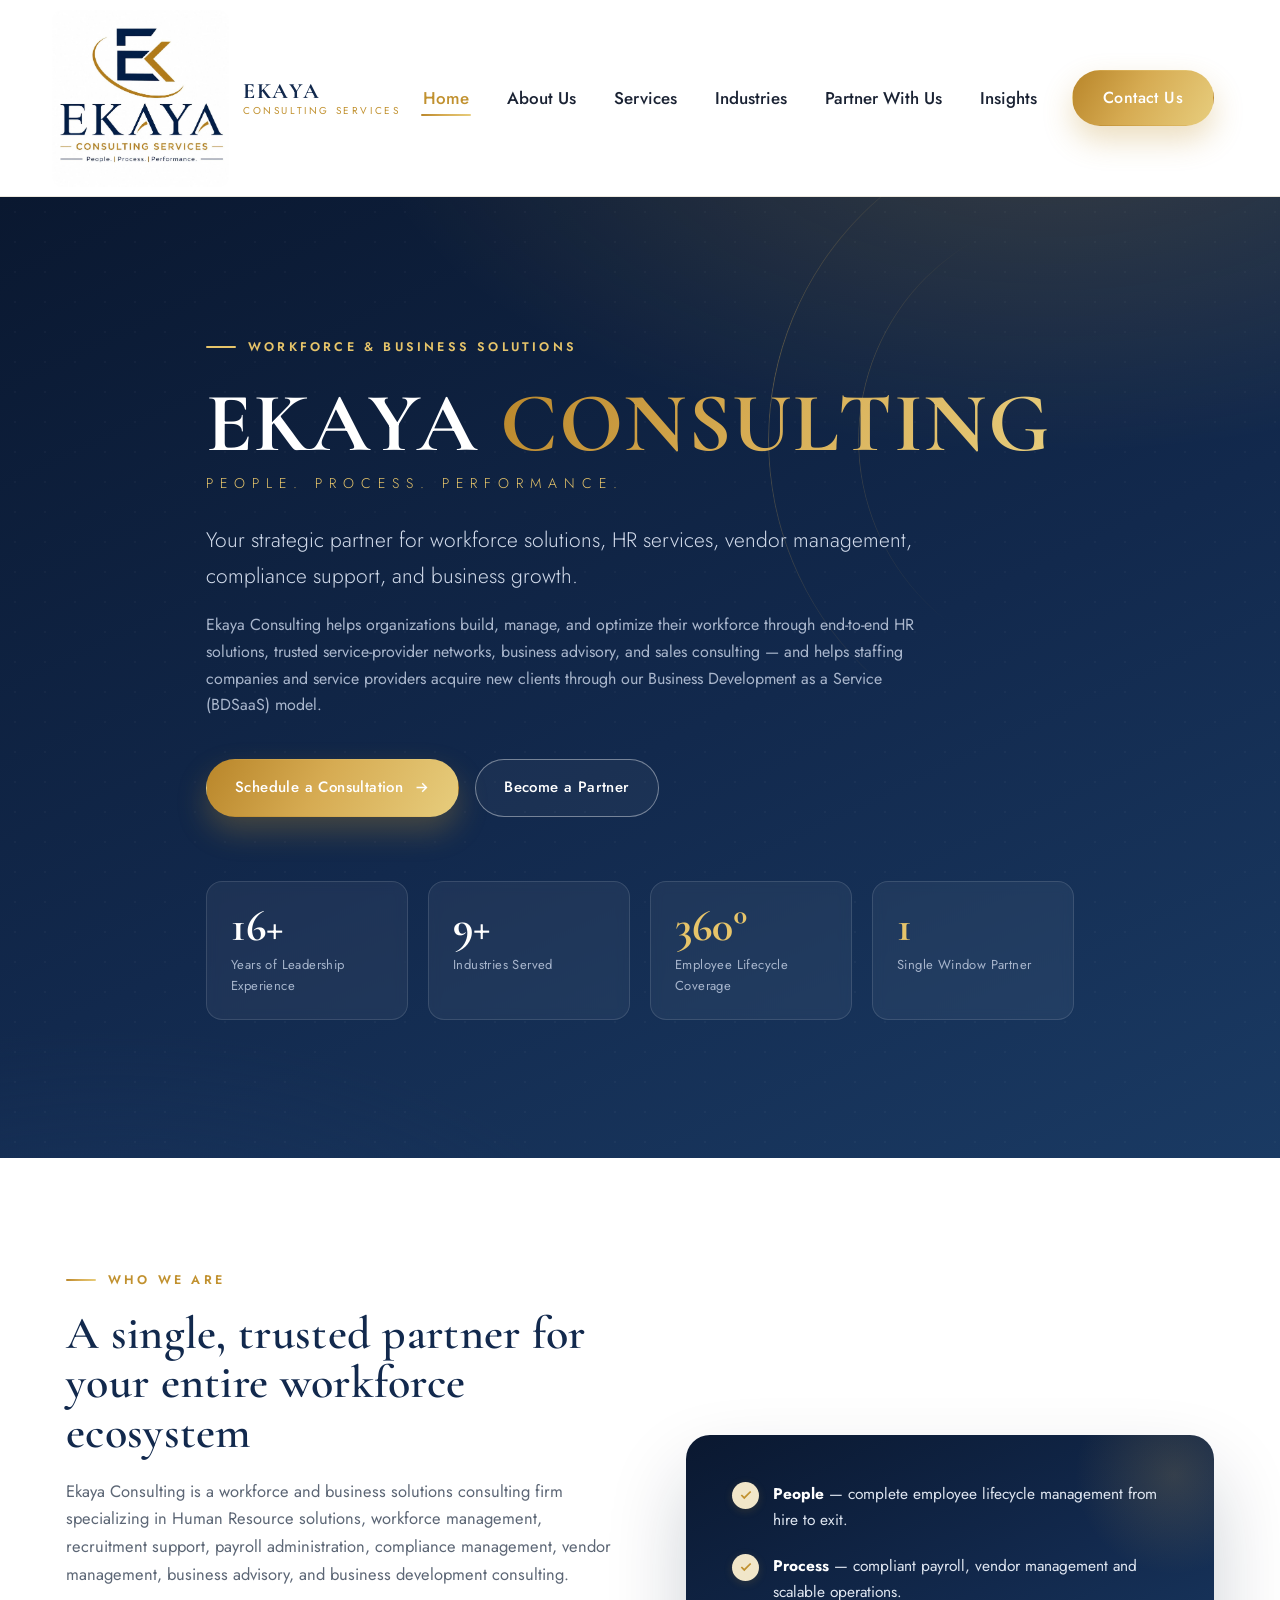
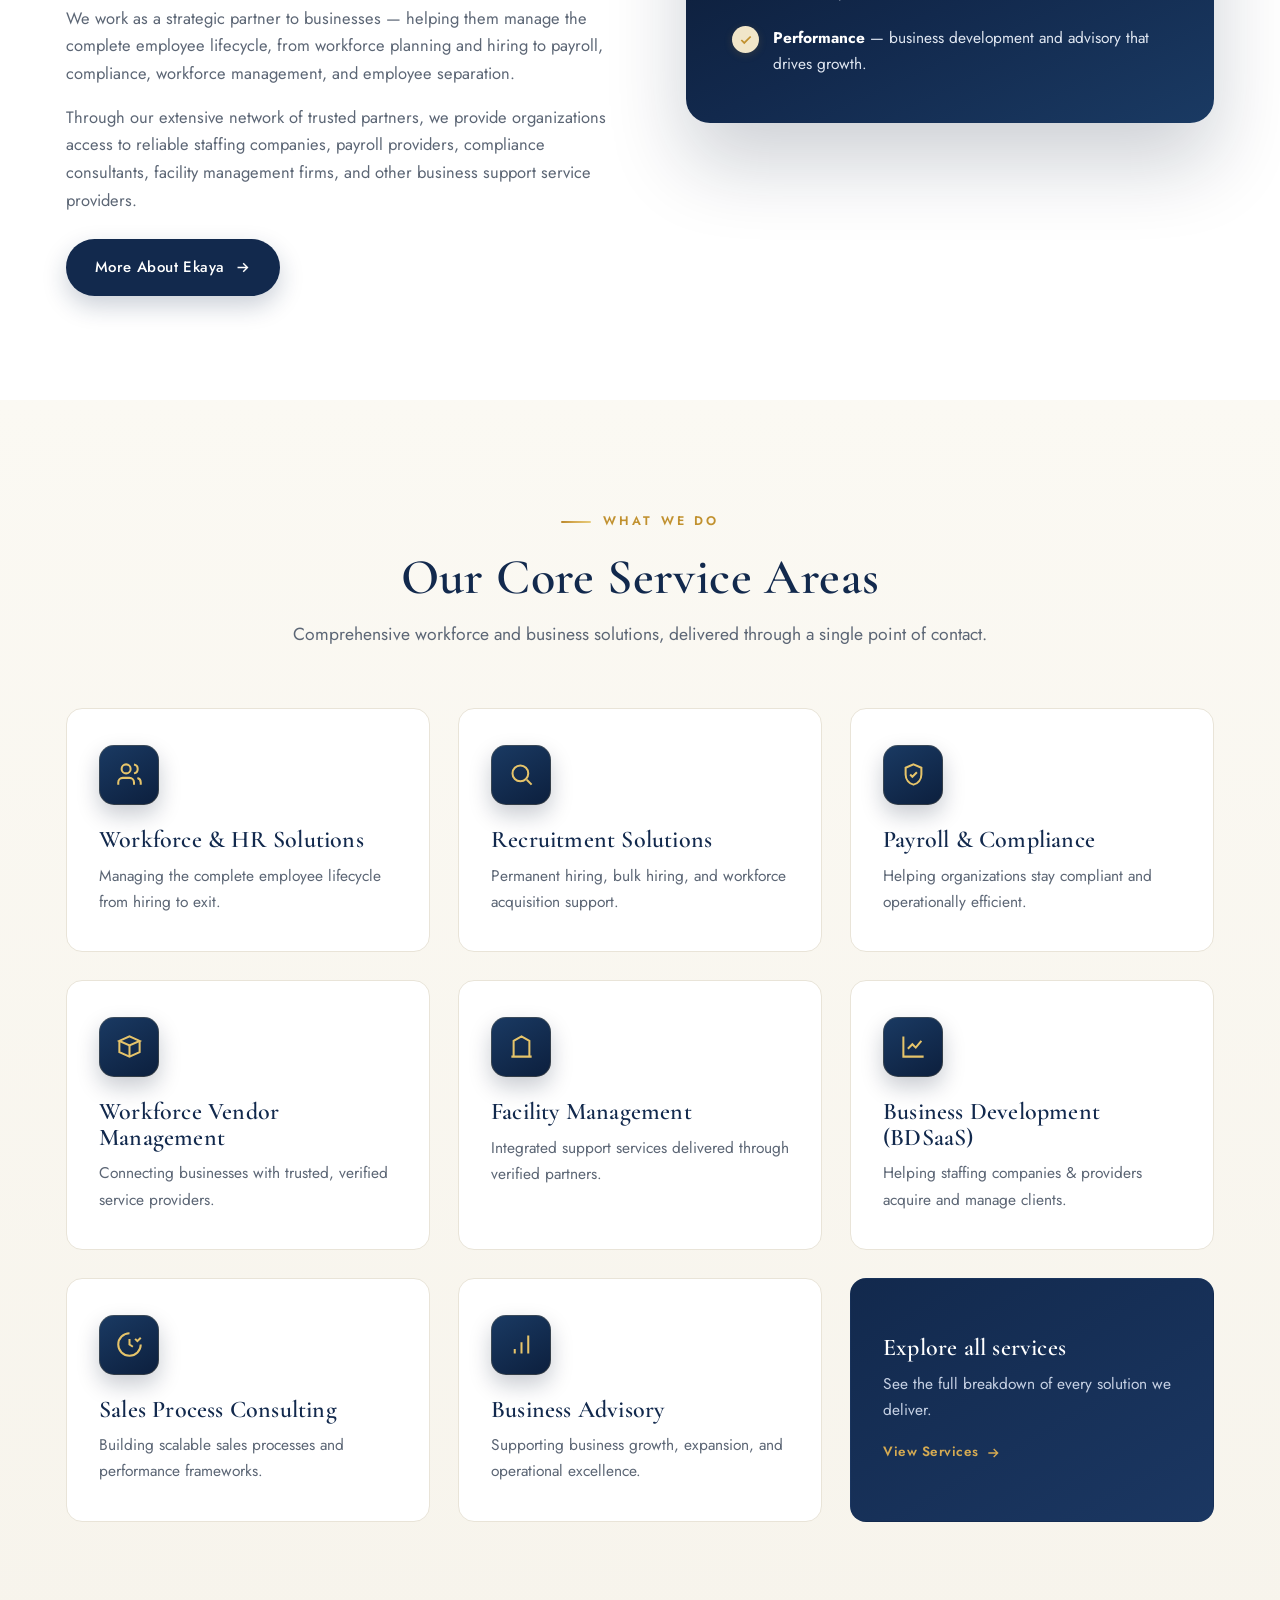
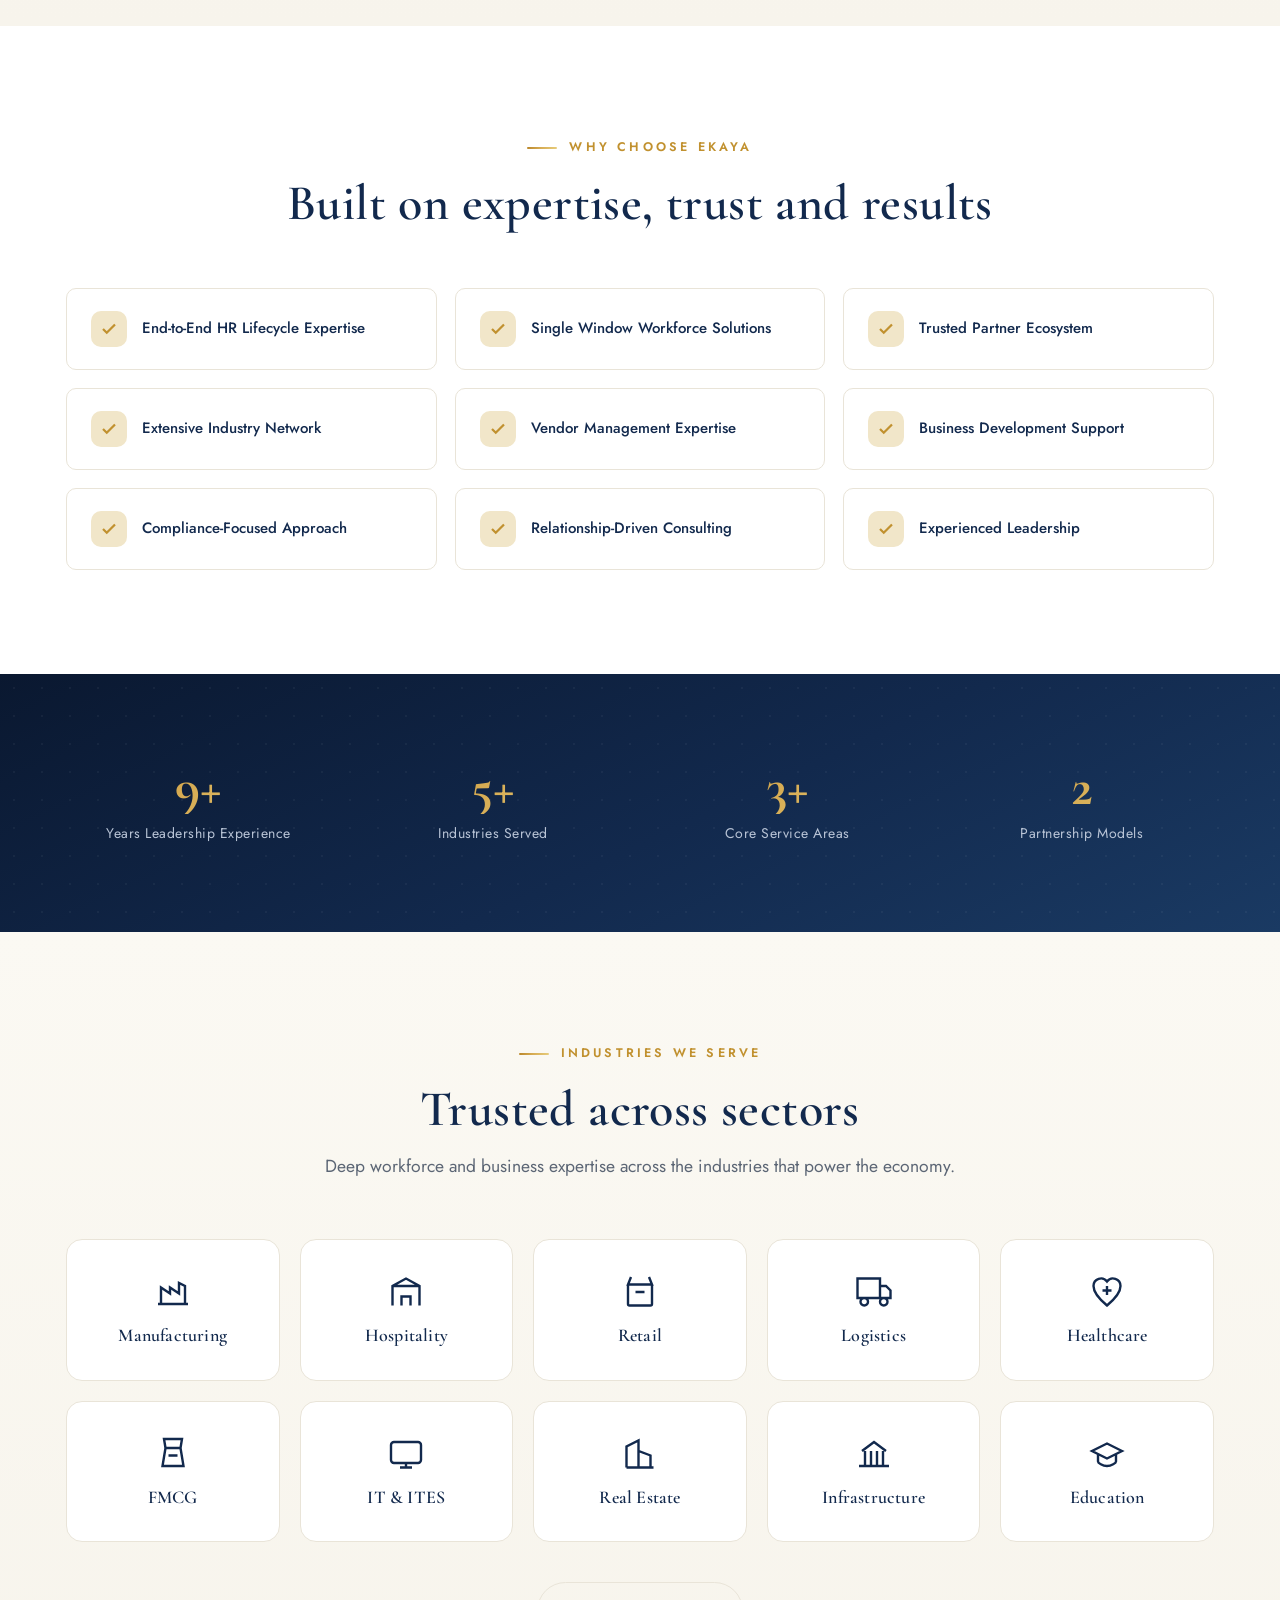
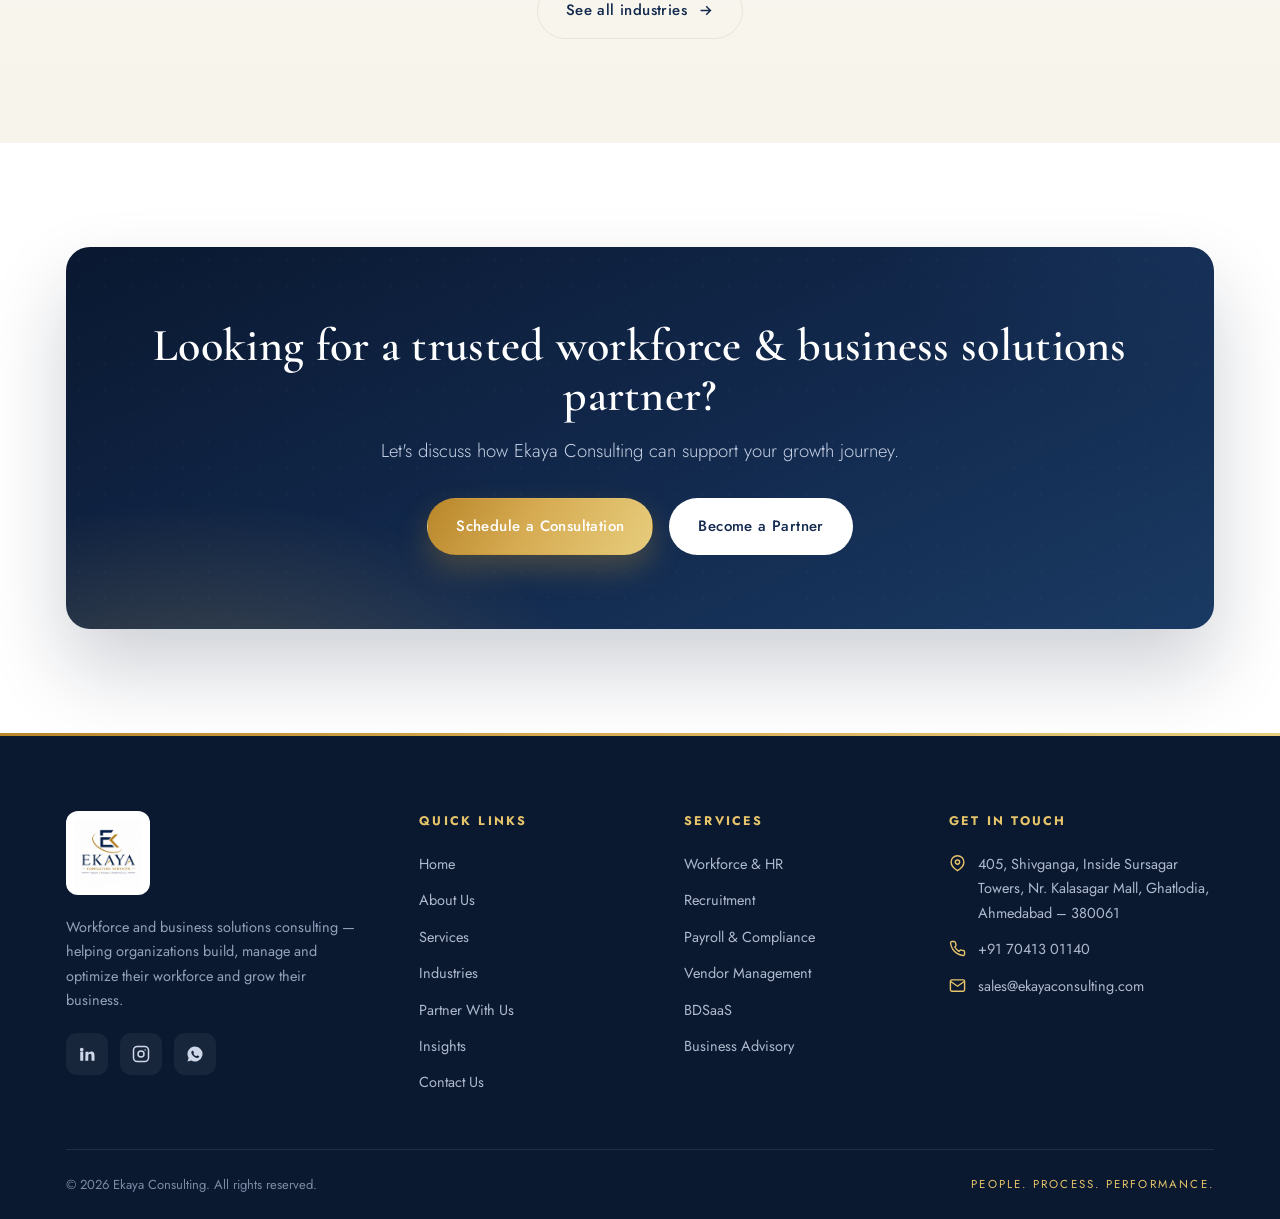
==== index.html @ 7d1adb09 "Ekaya Consulting website — initial sample" ====
<!DOCTYPE html>
<html lang="en">
<head>
  <meta charset="UTF-8" />
  <meta name="viewport" content="width=device-width, initial-scale=1.0" />
  <title>Ekaya Consulting — People. Process. Performance.</title>
  <meta name="description" content="Ekaya Consulting is your strategic partner for workforce solutions, HR services, vendor management, compliance support and business growth. End-to-end HR lifecycle solutions and Business Development as a Service (BDSaaS)." />
  <link rel="icon" href="assets/img/ekaya-logo.jpeg" />
  <link rel="preconnect" href="https://fonts.googleapis.com" />
  <link rel="preconnect" href="https://fonts.gstatic.com" crossorigin />
  <link href="https://fonts.googleapis.com/css2?family=Cormorant+Garamond:wght@500;600;700&family=Jost:wght@300;400;500;600&display=swap" rel="stylesheet" />
  <link rel="stylesheet" href="css/style.css" />
</head>
<body>

  <!-- HEADER -->
  <header class="site-header">
    <div class="container nav">
      <a class="brand" href="index.html" aria-label="Ekaya Consulting home">
        <img src="assets/img/ekaya-logo-tight.jpeg" alt="Ekaya Consulting logo" />
        <span class="brand-txt"><strong>EKAYA</strong><span>Consulting Services</span></span>
      </a>
      <button class="nav-toggle" aria-label="Menu" aria-expanded="false"><span></span><span></span><span></span></button>
      <ul class="nav-links">
        <li><a href="index.html" class="active">Home</a></li>
        <li><a href="about.html">About Us</a></li>
        <li><a href="services.html">Services</a></li>
        <li><a href="industries.html">Industries</a></li>
        <li><a href="partner.html">Partner With Us</a></li>
        <li><a href="insights.html">Insights</a></li>
        <li class="nav-cta"><a href="contact.html" class="btn btn--gold">Contact Us</a></li>
      </ul>
    </div>
  </header>

  <!-- HERO -->
  <section class="hero">
    <div class="hero-orbit"></div>
    <div class="container">
      <span class="eyebrow">Workforce & Business Solutions</span>
      <h1>EKAYA <span class="accent">CONSULTING</span></h1>
      <p class="tagline">People. Process. Performance.</p>
      <p class="sub">Your strategic partner for workforce solutions, HR services, vendor management, compliance support, and business growth.</p>
      <p class="desc">Ekaya Consulting helps organizations build, manage, and optimize their workforce through end-to-end HR solutions, trusted service-provider networks, business advisory, and sales consulting — and helps staffing companies and service providers acquire new clients through our Business Development as a Service (BDSaaS) model.</p>
      <div class="hero-actions">
        <a href="contact.html" class="btn btn--gold">Schedule a Consultation
          <svg viewBox="0 0 24 24" fill="none" stroke="currentColor" stroke-width="2"><path d="M5 12h14M13 6l6 6-6 6"/></svg></a>
        <a href="partner.html" class="btn btn--outline-light">Become a Partner</a>
      </div>
      <div class="hero-stats">
        <div class="stat"><strong data-count="18" data-suffix="+">0</strong><span>Years of Leadership Experience</span></div>
        <div class="stat"><strong data-count="10" data-suffix="+">0</strong><span>Industries Served</span></div>
        <div class="stat"><strong><em>360°</em></strong><span>Employee Lifecycle Coverage</span></div>
        <div class="stat"><strong><em>1</em></strong><span>Single Window Partner</span></div>
      </div>
    </div>
  </section>

  <!-- WHO WE ARE -->
  <section class="section">
    <div class="container split">
      <div class="reveal">
        <span class="eyebrow">Who We Are</span>
        <h2>A single, trusted partner for your entire workforce ecosystem</h2>
        <p>Ekaya Consulting is a workforce and business solutions consulting firm specializing in Human Resource solutions, workforce management, recruitment support, payroll administration, compliance management, vendor management, business advisory, and business development consulting.</p>
        <p>We work as a strategic partner to businesses — helping them manage the complete employee lifecycle, from workforce planning and hiring to payroll, compliance, workforce management, and employee separation.</p>
        <p>Through our extensive network of trusted partners, we provide organizations access to reliable staffing companies, payroll providers, compliance consultants, facility management firms, and other business support service providers.</p>
        <a href="about.html" class="btn btn--navy" style="margin-top:8px">More About Ekaya
          <svg viewBox="0 0 24 24" fill="none" stroke="currentColor" stroke-width="2"><path d="M5 12h14M13 6l6 6-6 6"/></svg></a>
      </div>
      <div class="reveal d1">
        <div class="media-frame">
          <ul class="checklist" style="gap:20px">
            <li><span class="tick"><svg viewBox="0 0 24 24" fill="none" stroke="currentColor" stroke-width="3"><path d="M4 12l5 5L20 6"/></svg></span><span style="color:#dfe6f1"><strong style="color:#fff">People</strong> — complete employee lifecycle management from hire to exit.</span></li>
            <li><span class="tick"><svg viewBox="0 0 24 24" fill="none" stroke="currentColor" stroke-width="3"><path d="M4 12l5 5L20 6"/></svg></span><span style="color:#dfe6f1"><strong style="color:#fff">Process</strong> — compliant payroll, vendor management and scalable operations.</span></li>
            <li><span class="tick"><svg viewBox="0 0 24 24" fill="none" stroke="currentColor" stroke-width="3"><path d="M4 12l5 5L20 6"/></svg></span><span style="color:#dfe6f1"><strong style="color:#fff">Performance</strong> — business development and advisory that drives growth.</span></li>
          </ul>
        </div>
      </div>
    </div>
  </section>

  <!-- CORE SERVICES -->
  <section class="section section--cream">
    <div class="container">
      <div class="section-head center reveal">
        <span class="eyebrow">What We Do</span>
        <h2>Our Core Service Areas</h2>
        <p>Comprehensive workforce and business solutions, delivered through a single point of contact.</p>
      </div>
      <div class="grid grid-3">
        <!-- 1 -->
        <div class="card reveal">
          <div class="ic"><svg viewBox="0 0 24 24" fill="none" stroke="currentColor" stroke-width="1.8"><path d="M16 21v-2a4 4 0 0 0-4-4H6a4 4 0 0 0-4 4v2"/><circle cx="9" cy="7" r="4"/><path d="M22 21v-2a4 4 0 0 0-3-3.87M16 3.13A4 4 0 0 1 16 11"/></svg></div>
          <h3>Workforce &amp; HR Solutions</h3>
          <p>Managing the complete employee lifecycle from hiring to exit.</p>
        </div>
        <!-- 2 -->
        <div class="card reveal d1">
          <div class="ic"><svg viewBox="0 0 24 24" fill="none" stroke="currentColor" stroke-width="1.8"><circle cx="11" cy="11" r="7"/><path d="M21 21l-4.3-4.3"/></svg></div>
          <h3>Recruitment Solutions</h3>
          <p>Permanent hiring, bulk hiring, and workforce acquisition support.</p>
        </div>
        <!-- 3 -->
        <div class="card reveal d2">
          <div class="ic"><svg viewBox="0 0 24 24" fill="none" stroke="currentColor" stroke-width="1.8"><path d="M9 12l2 2 4-4"/><path d="M12 3l7 3v6c0 4.5-3 8-7 9-4-1-7-4.5-7-9V6z"/></svg></div>
          <h3>Payroll &amp; Compliance</h3>
          <p>Helping organizations stay compliant and operationally efficient.</p>
        </div>
        <!-- 4 -->
        <div class="card reveal">
          <div class="ic"><svg viewBox="0 0 24 24" fill="none" stroke="currentColor" stroke-width="1.8"><path d="M3 7l9-4 9 4-9 4-9-4z"/><path d="M3 7v10l9 4 9-4V7"/><path d="M12 11v10"/></svg></div>
          <h3>Workforce Vendor Management</h3>
          <p>Connecting businesses with trusted, verified service providers.</p>
        </div>
        <!-- 5 -->
        <div class="card reveal d1">
          <div class="ic"><svg viewBox="0 0 24 24" fill="none" stroke="currentColor" stroke-width="1.8"><path d="M3 21h18M5 21V7l7-4 7 4v14M9 9h.01M15 9h.01M9 13h.01M15 13h.01M9 17h.01M15 17h.01"/></svg></div>
          <h3>Facility Management</h3>
          <p>Integrated support services delivered through verified partners.</p>
        </div>
        <!-- 6 -->
        <div class="card reveal d2">
          <div class="ic"><svg viewBox="0 0 24 24" fill="none" stroke="currentColor" stroke-width="1.8"><path d="M3 3v18h18"/><path d="M7 14l4-4 3 3 5-6"/></svg></div>
          <h3>Business Development (BDSaaS)</h3>
          <p>Helping staffing companies &amp; providers acquire and manage clients.</p>
        </div>
        <!-- 7 -->
        <div class="card reveal">
          <div class="ic"><svg viewBox="0 0 24 24" fill="none" stroke="currentColor" stroke-width="1.8"><path d="M12 2a10 10 0 1 0 10 10"/><path d="M12 7v5l3 2"/><path d="M22 6l-3 3-2-2"/></svg></div>
          <h3>Sales Process Consulting</h3>
          <p>Building scalable sales processes and performance frameworks.</p>
        </div>
        <!-- 8 -->
        <div class="card reveal d1">
          <div class="ic"><svg viewBox="0 0 24 24" fill="none" stroke="currentColor" stroke-width="1.8"><path d="M12 20V10M18 20V4M6 20v-4"/></svg></div>
          <h3>Business Advisory</h3>
          <p>Supporting business growth, expansion, and operational excellence.</p>
        </div>
        <!-- CTA card -->
        <a href="services.html" class="card reveal d2" style="display:flex;flex-direction:column;justify-content:center;background:linear-gradient(150deg,var(--navy),var(--navy-800));border-color:transparent">
          <h3 style="color:#fff">Explore all services</h3>
          <p style="color:#c6d1e4">See the full breakdown of every solution we deliver.</p>
          <span class="more" style="color:var(--gold-light)">View Services
            <svg viewBox="0 0 24 24" fill="none" stroke="currentColor" stroke-width="2" style="width:16px;height:16px"><path d="M5 12h14M13 6l6 6-6 6"/></svg></span>
        </a>
      </div>
    </div>
  </section>

  <!-- WHY CHOOSE -->
  <section class="section">
    <div class="container">
      <div class="section-head center reveal">
        <span class="eyebrow">Why Choose Ekaya</span>
        <h2>Built on expertise, trust and results</h2>
      </div>
      <div class="pill-grid">
        <div class="pill reveal"><span class="tick"><svg viewBox="0 0 24 24" fill="none" stroke="currentColor" stroke-width="3"><path d="M4 12l5 5L20 6"/></svg></span><span>End-to-End HR Lifecycle Expertise</span></div>
        <div class="pill reveal d1"><span class="tick"><svg viewBox="0 0 24 24" fill="none" stroke="currentColor" stroke-width="3"><path d="M4 12l5 5L20 6"/></svg></span><span>Single Window Workforce Solutions</span></div>
        <div class="pill reveal d2"><span class="tick"><svg viewBox="0 0 24 24" fill="none" stroke="currentColor" stroke-width="3"><path d="M4 12l5 5L20 6"/></svg></span><span>Trusted Partner Ecosystem</span></div>
        <div class="pill reveal"><span class="tick"><svg viewBox="0 0 24 24" fill="none" stroke="currentColor" stroke-width="3"><path d="M4 12l5 5L20 6"/></svg></span><span>Extensive Industry Network</span></div>
        <div class="pill reveal d1"><span class="tick"><svg viewBox="0 0 24 24" fill="none" stroke="currentColor" stroke-width="3"><path d="M4 12l5 5L20 6"/></svg></span><span>Vendor Management Expertise</span></div>
        <div class="pill reveal d2"><span class="tick"><svg viewBox="0 0 24 24" fill="none" stroke="currentColor" stroke-width="3"><path d="M4 12l5 5L20 6"/></svg></span><span>Business Development Support</span></div>
        <div class="pill reveal"><span class="tick"><svg viewBox="0 0 24 24" fill="none" stroke="currentColor" stroke-width="3"><path d="M4 12l5 5L20 6"/></svg></span><span>Compliance-Focused Approach</span></div>
        <div class="pill reveal d1"><span class="tick"><svg viewBox="0 0 24 24" fill="none" stroke="currentColor" stroke-width="3"><path d="M4 12l5 5L20 6"/></svg></span><span>Relationship-Driven Consulting</span></div>
        <div class="pill reveal d2"><span class="tick"><svg viewBox="0 0 24 24" fill="none" stroke="currentColor" stroke-width="3"><path d="M4 12l5 5L20 6"/></svg></span><span>Experienced Leadership</span></div>
      </div>
    </div>
  </section>

  <!-- STAT BAND -->
  <section class="section--tight section--navy">
    <div class="container">
      <div class="statband">
        <div class="s reveal"><strong data-count="18" data-suffix="+">0</strong><span>Years Leadership Experience</span></div>
        <div class="s reveal d1"><strong data-count="10" data-suffix="+">0</strong><span>Industries Served</span></div>
        <div class="s reveal d2"><strong data-count="7" data-suffix="+">0</strong><span>Core Service Areas</span></div>
        <div class="s reveal d3"><strong data-count="5" data-suffix="">0</strong><span>Partnership Models</span></div>
      </div>
    </div>
  </section>

  <!-- INDUSTRIES -->
  <section class="section section--cream">
    <div class="container">
      <div class="section-head center reveal">
        <span class="eyebrow">Industries We Serve</span>
        <h2>Trusted across sectors</h2>
        <p>Deep workforce and business expertise across the industries that power the economy.</p>
      </div>
      <div class="ind-grid">
        <div class="ind reveal"><div class="ind-ic"><svg viewBox="0 0 24 24" fill="none" stroke="currentColor" stroke-width="1.6"><path d="M2 20h20M4 20V9l6 4V9l6 4V6l4 2v12"/></svg></div><h4>Manufacturing</h4></div>
        <div class="ind reveal d1"><div class="ind-ic"><svg viewBox="0 0 24 24" fill="none" stroke="currentColor" stroke-width="1.6"><path d="M3 21V8l9-5 9 5v13M9 21v-6h6v6M3 8h18"/></svg></div><h4>Hospitality</h4></div>
        <div class="ind reveal d2"><div class="ind-ic"><svg viewBox="0 0 24 24" fill="none" stroke="currentColor" stroke-width="1.6"><path d="M6 2l-2 5h16l-2-5M4 7v13a1 1 0 0 0 1 1h14a1 1 0 0 0 1-1V7M9 12h6"/></svg></div><h4>Retail</h4></div>
        <div class="ind reveal d3"><div class="ind-ic"><svg viewBox="0 0 24 24" fill="none" stroke="currentColor" stroke-width="1.6"><path d="M1 3h15v13H1zM16 8h4l3 3v5h-7M5.5 21a2.5 2.5 0 1 0 0-5 2.5 2.5 0 0 0 0 5zM18.5 21a2.5 2.5 0 1 0 0-5 2.5 2.5 0 0 0 0 5z"/></svg></div><h4>Logistics</h4></div>
        <div class="ind reveal d4"><div class="ind-ic"><svg viewBox="0 0 24 24" fill="none" stroke="currentColor" stroke-width="1.6"><path d="M12 21C6 16 3 12 3 8a5 5 0 0 1 9-3 5 5 0 0 1 9 3c0 4-3 8-9 13z"/><path d="M12 8v6M9 11h6"/></svg></div><h4>Healthcare</h4></div>
        <div class="ind reveal"><div class="ind-ic"><svg viewBox="0 0 24 24" fill="none" stroke="currentColor" stroke-width="1.6"><path d="M6 2h12l-1 6H7zM7 8l-2 12h14L17 8M9 13h6"/></svg></div><h4>FMCG</h4></div>
        <div class="ind reveal d1"><div class="ind-ic"><svg viewBox="0 0 24 24" fill="none" stroke="currentColor" stroke-width="1.6"><rect x="2" y="4" width="20" height="14" rx="2"/><path d="M8 21h8M12 18v3"/></svg></div><h4>IT &amp; ITES</h4></div>
        <div class="ind reveal d2"><div class="ind-ic"><svg viewBox="0 0 24 24" fill="none" stroke="currentColor" stroke-width="1.6"><path d="M3 21V7l8-4v18M11 21V10l8 3v8M3 21h18M7 11h.01M7 15h.01"/></svg></div><h4>Real Estate</h4></div>
        <div class="ind reveal d3"><div class="ind-ic"><svg viewBox="0 0 24 24" fill="none" stroke="currentColor" stroke-width="1.6"><path d="M2 20h20M6 20V10M10 20V10M14 20V10M18 20V10M4 10l8-6 8 6"/></svg></div><h4>Infrastructure</h4></div>
        <div class="ind reveal d4"><div class="ind-ic"><svg viewBox="0 0 24 24" fill="none" stroke="currentColor" stroke-width="1.6"><path d="M22 10L12 5 2 10l10 5 10-5zM6 12v5c0 1 3 3 6 3s6-2 6-3v-5"/></svg></div><h4>Education</h4></div>
      </div>
      <div style="text-align:center;margin-top:40px" class="reveal">
        <a href="industries.html" class="btn btn--ghost">See all industries
          <svg viewBox="0 0 24 24" fill="none" stroke="currentColor" stroke-width="2"><path d="M5 12h14M13 6l6 6-6 6"/></svg></a>
      </div>
    </div>
  </section>

  <!-- CTA -->
  <section class="section">
    <div class="container">
      <div class="cta reveal">
        <h2>Looking for a trusted workforce &amp; business solutions partner?</h2>
        <p>Let's discuss how Ekaya Consulting can support your growth journey.</p>
        <div class="cta-actions">
          <a href="contact.html" class="btn btn--gold">Schedule a Consultation</a>
          <a href="partner.html" class="btn btn--light">Become a Partner</a>
        </div>
      </div>
    </div>
  </section>

  <!-- FOOTER -->
  <footer class="site-footer">
    <div class="container">
      <div class="footer-top">
        <div class="footer-brand">
          <img src="assets/img/ekaya-logo.jpeg" alt="Ekaya Consulting" />
          <p>Workforce and business solutions consulting — helping organizations build, manage and optimize their workforce and grow their business.</p>
          <div class="socials">
            <a href="#" aria-label="LinkedIn"><svg viewBox="0 0 24 24" fill="currentColor"><path d="M4.98 3.5a2.5 2.5 0 1 1 0 5 2.5 2.5 0 0 1 0-5zM3 9h4v12H3zM10 9h3.8v1.7h.05c.53-1 1.83-2.05 3.77-2.05C21.4 8.65 22 11 22 14.1V21h-4v-6.1c0-1.45-.03-3.3-2-3.3-2 0-2.3 1.57-2.3 3.2V21h-4z"/></svg></a>
            <a href="#" aria-label="Instagram"><svg viewBox="0 0 24 24" fill="none" stroke="currentColor" stroke-width="2"><rect x="2" y="2" width="20" height="20" rx="5"/><circle cx="12" cy="12" r="4"/><circle cx="17.5" cy="6.5" r="1" fill="currentColor" stroke="none"/></svg></a>
            <a href="#" aria-label="WhatsApp"><svg viewBox="0 0 24 24" fill="currentColor"><path d="M12 2a10 10 0 0 0-8.5 15.2L2 22l4.9-1.4A10 10 0 1 0 12 2zm5.3 14.1c-.2.6-1.2 1.1-1.7 1.2-.4.1-1 .1-1.6-.1-.4-.1-.9-.3-1.5-.5-2.6-1.1-4.3-3.8-4.4-4-.1-.2-1-1.4-1-2.6 0-1.2.6-1.8.9-2 .2-.2.5-.3.7-.3h.5c.2 0 .4 0 .6.5l.8 1.9c.1.2.1.3 0 .5l-.4.6c-.2.2-.3.4-.1.6.1.3.7 1.1 1.5 1.7 1 .9 1.8 1.1 2 1.2.2.1.4.1.5-.1l.6-.7c.2-.2.3-.2.6-.1l1.8.9c.2.1.4.2.4.3.1.2.1.7-.1 1.3z"/></svg></a>
          </div>
        </div>
        <div class="footer-col">
          <h5>Quick Links</h5>
          <ul>
            <li><a href="index.html">Home</a></li>
            <li><a href="about.html">About Us</a></li>
            <li><a href="services.html">Services</a></li>
            <li><a href="industries.html">Industries</a></li>
            <li><a href="partner.html">Partner With Us</a></li>
            <li><a href="insights.html">Insights</a></li>
            <li><a href="contact.html">Contact Us</a></li>
          </ul>
        </div>
        <div class="footer-col">
          <h5>Services</h5>
          <ul>
            <li><a href="services.html">Workforce &amp; HR</a></li>
            <li><a href="services.html">Recruitment</a></li>
            <li><a href="services.html">Payroll &amp; Compliance</a></li>
            <li><a href="services.html">Vendor Management</a></li>
            <li><a href="services.html">BDSaaS</a></li>
            <li><a href="services.html">Business Advisory</a></li>
          </ul>
        </div>
        <div class="footer-col">
          <h5>Get in Touch</h5>
          <ul>
            <li class="row"><svg viewBox="0 0 24 24" fill="none" stroke="currentColor" stroke-width="2"><path d="M21 10c0 7-9 12-9 12s-9-5-9-12a9 9 0 0 1 18 0z"/><circle cx="12" cy="10" r="3"/></svg><span>405, Shivganga, Inside Sursagar Towers, Nr. Kalasagar Mall, Ghatlodia, Ahmedabad – 380061</span></li>
            <li class="row"><svg viewBox="0 0 24 24" fill="none" stroke="currentColor" stroke-width="2"><path d="M22 16.9v3a2 2 0 0 1-2.2 2 19.8 19.8 0 0 1-8.6-3 19.5 19.5 0 0 1-6-6 19.8 19.8 0 0 1-3-8.6A2 2 0 0 1 4.1 2h3a2 2 0 0 1 2 1.7c.1 1 .4 2 .7 2.9a2 2 0 0 1-.5 2.1L8.1 9.9a16 16 0 0 0 6 6l1.2-1.2a2 2 0 0 1 2.1-.5c.9.3 1.9.6 2.9.7a2 2 0 0 1 1.7 2z"/></svg><a href="tel:+917041301140">+91 70413 01140</a></li>
            <li class="row"><svg viewBox="0 0 24 24" fill="none" stroke="currentColor" stroke-width="2"><rect x="2" y="4" width="20" height="16" rx="2"/><path d="M2 6l10 7 10-7"/></svg><a href="mailto:sales@ekayaconsulting.com">sales@ekayaconsulting.com</a></li>
          </ul>
        </div>
      </div>
      <div class="footer-bottom">
        <span>© <span id="year">2026</span> Ekaya Consulting. All rights reserved.</span>
        <span class="tagline">People. Process. Performance.</span>
      </div>
    </div>
  </footer>

  <script src="js/main.js"></script>
</body>
</html>
---- css/style.css ----
/* ============================================================
   EKAYA CONSULTING — Global Stylesheet  (v2 — elevated design)
   Palette derived from brand logo (navy + gold)
   ============================================================ */

:root {
  --navy: #12294d;
  --navy-deep: #0a1830;
  --navy-800: #1b3762;
  --gold: #c1912f;
  --gold-light: #d6ab52;
  --gold-bright: #e6c46a;
  --gold-soft: #f1e6c9;
  --cream: #f7f4ec;
  --cream-2: #fbf9f3;
  --paper: #ffffff;
  --ink: #1a2233;
  --muted: #5c6675;
  --line: #e9e4d8;

  --grad-gold: linear-gradient(120deg, #b9862a 0%, #d6ab52 45%, #e7cd7d 100%);
  --grad-navy: linear-gradient(155deg, #0a1830 0%, #12294d 55%, #1a3a63 100%);
  --grad-icon: linear-gradient(150deg, #1a3a63, #0c1f3d);

  --shadow-sm: 0 2px 10px rgba(18, 41, 77, .07);
  --shadow-md: 0 16px 38px rgba(18, 41, 77, .12);
  --shadow-lg: 0 40px 80px rgba(10, 24, 48, .20);
  --shadow-gold: 0 14px 30px rgba(193, 145, 47, .30);

  --radius: 16px;
  --radius-lg: 24px;
  --radius-sm: 10px;
  --maxw: 1200px;
  --ease: cubic-bezier(.22, .61, .36, 1);
  --ease-back: cubic-bezier(.34, 1.56, .64, 1);

  --ff-display: "Cormorant Garamond", Georgia, serif;
  --ff-body: "Jost", "Inter", system-ui, -apple-system, sans-serif;
}

* { box-sizing: border-box; margin: 0; padding: 0; }

::selection { background: var(--gold); color: #fff; }

html { scroll-behavior: smooth; }

body {
  font-family: var(--ff-body);
  color: var(--ink);
  background: var(--paper);
  line-height: 1.68;
  font-size: 16.5px;
  -webkit-font-smoothing: antialiased;
  text-rendering: optimizeLegibility;
  overflow-x: hidden;
}

img { max-width: 100%; display: block; }
a { color: inherit; text-decoration: none; }

h1, h2, h3, h4 { font-family: var(--ff-display); font-weight: 600; line-height: 1.08; color: var(--navy); letter-spacing: .2px; }

.container { width: 100%; max-width: var(--maxw); margin-inline: auto; padding-inline: 26px; }

/* Scroll progress bar */
.scroll-progress {
  position: fixed; top: 0; left: 0; height: 3px; width: 0;
  background: var(--grad-gold); z-index: 200; transition: width .1s linear;
  box-shadow: 0 0 12px rgba(214,171,82,.6);
}

/* ---------- Utility ---------- */
.eyebrow {
  font-family: var(--ff-body);
  text-transform: uppercase;
  letter-spacing: 3.2px;
  font-size: 12.5px;
  font-weight: 600;
  color: var(--gold);
  display: inline-flex;
  align-items: center;
  gap: 12px;
}
.eyebrow::before { content: ""; width: 30px; height: 2px; background: var(--grad-gold); display: inline-block; border-radius: 2px; }

.section { padding: 104px 0; position: relative; }
.section--tight { padding: 76px 0; }
.section--cream { background: linear-gradient(180deg, var(--cream-2), var(--cream)); }
.section--navy { background: var(--grad-navy); color: #dfe6f1; position: relative; overflow: hidden; }
.section--navy::before {
  content: ""; position: absolute; inset: 0;
  background-image: radial-gradient(rgba(255,255,255,.045) 1px, transparent 1px);
  background-size: 28px 28px; pointer-events: none;
}
.section--navy h1, .section--navy h2, .section--navy h3 { color: #fff; }
.section--navy .container { position: relative; z-index: 1; }

.section-head { max-width: 740px; margin-bottom: 58px; }
.section-head.center { margin-inline: auto; text-align: center; }
.section-head.center .eyebrow { justify-content: center; }
.section-head h2 { font-size: clamp(32px, 4.2vw, 50px); margin: 18px 0 16px; letter-spacing: .4px; }
.section-head p { color: var(--muted); font-size: 17.5px; }
.section--navy .section-head p { color: #b9c4d6; }

.lead { font-size: 18.5px; color: var(--muted); }

/* ---------- Buttons ---------- */
.btn {
  position: relative; overflow: hidden;
  display: inline-flex; align-items: center; gap: 10px;
  font-family: var(--ff-body); font-weight: 500; font-size: 15px;
  letter-spacing: .4px;
  padding: 15px 28px; border-radius: 999px;
  border: 1.5px solid transparent; cursor: pointer;
  transition: transform .3s var(--ease), background .3s, color .3s, box-shadow .3s, border-color .3s;
  isolation: isolate;
}
.btn svg { width: 17px; height: 17px; transition: transform .3s var(--ease); }
.btn:hover svg { transform: translateX(4px); }
/* sheen sweep */
.btn::after {
  content: ""; position: absolute; top: 0; left: -120%; width: 60%; height: 100%; z-index: -1;
  background: linear-gradient(100deg, transparent, rgba(255,255,255,.35), transparent);
  transform: skewX(-20deg); transition: left .6s var(--ease);
}
.btn:hover::after { left: 130%; }
.btn--gold { background: var(--grad-gold); color: #fff; box-shadow: var(--shadow-gold); }
.btn--gold:hover { transform: translateY(-3px); box-shadow: 0 18px 34px rgba(193, 145, 47, .42); }
.btn--navy { background: var(--navy); color: #fff; box-shadow: 0 10px 24px rgba(18,41,77,.22); }
.btn--navy:hover { background: var(--navy-800); transform: translateY(-3px); }
.btn--ghost { background: transparent; color: var(--navy); border-color: var(--line); }
.btn--ghost:hover { border-color: var(--gold); color: var(--gold); transform: translateY(-3px); }
.btn--light { background: #fff; color: var(--navy); }
.btn--light:hover { transform: translateY(-3px); box-shadow: var(--shadow-md); }
.btn--outline-light { background: rgba(255,255,255,.04); border-color: rgba(255,255,255,.4); color: #fff; }
.btn--outline-light:hover { background: rgba(255,255,255,.12); border-color: #fff; transform: translateY(-3px); }

/* ============================================================
   HEADER
   ============================================================ */
.site-header {
  position: sticky; top: 0; z-index: 100;
  background: rgba(255,255,255,.82);
  backdrop-filter: saturate(150%) blur(16px);
  -webkit-backdrop-filter: saturate(150%) blur(16px);
  border-bottom: 1px solid rgba(233,228,216,.8);
  transition: box-shadow .3s, background .3s;
}
.site-header.scrolled { box-shadow: 0 6px 24px rgba(18,41,77,.08); background: rgba(255,255,255,.92); }
.nav { display: flex; align-items: center; justify-content: space-between; height: 196px; }
.brand { display: flex; align-items: center; gap: 14px; margin-left: -14px; }
.brand img { height: 177px; width: auto; border-radius: 10px; transition: transform .4s var(--ease-back); }
.brand:hover img { transform: scale(1.05); }
.brand-txt { display: flex; flex-direction: column; line-height: 1; }
.brand-txt strong { font-family: var(--ff-display); font-size: 22px; color: var(--navy); letter-spacing: 1.5px; font-weight: 700; }
.brand-txt span { font-size: 10px; letter-spacing: 2.6px; text-transform: uppercase; color: var(--gold); margin-top: 4px; }

.nav-links { display: flex; align-items: center; gap: 4px; list-style: none; }
.nav-links > li > a:not(.btn) {
  font-size: 17px; font-weight: 500; color: var(--ink);
  padding: 10px 17px; border-radius: 8px; position: relative;
  transition: color .25s;
}
.nav-links > li > a:not(.btn)::after {
  content: ""; position: absolute; left: 15px; right: 15px; bottom: 4px; height: 2px;
  background: var(--grad-gold); border-radius: 2px; transform: scaleX(0); transform-origin: center;
  transition: transform .3s var(--ease);
}
.nav-links > li > a:not(.btn):hover { color: var(--navy); }
.nav-links > li > a:not(.btn):hover::after { transform: scaleX(1); }
.nav-links > li > a.active:not(.btn) { color: var(--gold); }
.nav-links > li > a.active:not(.btn)::after { transform: scaleX(1); }
.nav-cta { margin-left: 14px; }
.nav-cta .btn { font-size: 16px; padding: 14px 30px; }

.nav-toggle { display: none; background: none; border: 0; cursor: pointer; width: 46px; height: 46px; border-radius: 10px; }
.nav-toggle span { display: block; width: 24px; height: 2px; background: var(--navy); margin: 5px auto; transition: .3s; border-radius: 2px; }
.nav-toggle.open span:nth-child(1) { transform: translateY(7px) rotate(45deg); }
.nav-toggle.open span:nth-child(2) { opacity: 0; }
.nav-toggle.open span:nth-child(3) { transform: translateY(-7px) rotate(-45deg); }

/* ============================================================
   HERO
   ============================================================ */
.hero {
  position: relative; overflow: hidden;
  background:
    radial-gradient(1200px 640px at 82% -12%, rgba(214,171,82,.22), transparent 58%),
    radial-gradient(900px 500px at 8% 118%, rgba(27,55,98,.55), transparent 60%),
    var(--grad-navy);
  color: #eaf0fb;
  padding: 132px 0 138px;
}
.hero::after {
  content: ""; position: absolute; inset: 0;
  background-image: radial-gradient(rgba(255,255,255,.05) 1px, transparent 1px);
  background-size: 30px 30px; opacity: .55; pointer-events: none;
}
/* animated gold orbit echoing the logo swoosh */
.hero-orbit {
  position: absolute; top: -8%; right: -10%; width: 640px; height: 640px; pointer-events: none; z-index: 1;
  opacity: .5;
}
.hero-orbit::before, .hero-orbit::after {
  content: ""; position: absolute; inset: 0; border-radius: 50%;
  border: 1.5px solid transparent;
  background: conic-gradient(from 0deg, transparent 0 60%, rgba(214,171,82,.7) 78%, transparent 92%) border-box;
  -webkit-mask: linear-gradient(#000 0 0) padding-box, linear-gradient(#000 0 0);
  -webkit-mask-composite: xor; mask-composite: exclude;
  animation: spin 22s linear infinite;
}
.hero-orbit::after { inset: 90px; animation-duration: 32s; animation-direction: reverse; opacity: .7; }
@keyframes spin { to { transform: rotate(360deg); } }

.hero .container { position: relative; z-index: 2; max-width: 920px; }
.hero .eyebrow { color: var(--gold-bright); }
.hero .eyebrow::before { background: var(--gold-bright); }
.hero h1 {
  color: #fff; font-size: clamp(46px, 6.8vw, 84px); line-height: .98;
  margin: 24px 0 8px; letter-spacing: 1.5px; font-weight: 700;
}
.hero h1 .accent { background: var(--grad-gold); -webkit-background-clip: text; background-clip: text; color: transparent; }
.hero .tagline { font-family: var(--ff-body); font-weight: 300; letter-spacing: 7px; text-transform: uppercase; font-size: 14px; color: var(--gold-bright); margin-bottom: 28px; }
.hero p.sub { font-size: 21px; color: #d3dcec; max-width: 730px; font-weight: 300; }
.hero p.desc { font-size: 16px; color: #a9b6cc; max-width: 730px; margin-top: 18px; }
.hero-actions { display: flex; gap: 16px; flex-wrap: wrap; margin-top: 40px; }

.hero-stats { display: flex; gap: 20px; flex-wrap: wrap; margin-top: 64px; }
.hero-stats .stat {
  flex: 1 1 150px; padding: 22px 24px; border-radius: var(--radius);
  background: rgba(255,255,255,.05); border: 1px solid rgba(255,255,255,.12);
  backdrop-filter: blur(6px); transition: transform .3s var(--ease), background .3s, border-color .3s;
}
.hero-stats .stat:hover { transform: translateY(-5px); background: rgba(255,255,255,.09); border-color: rgba(214,171,82,.4); }
.hero-stats .stat strong { font-family: var(--ff-display); font-size: 44px; color: #fff; display: block; line-height: 1; }
.hero-stats .stat span { font-size: 13px; color: #a7b5cc; letter-spacing: .4px; margin-top: 6px; display: block; }
.hero-stats .stat strong em { color: var(--gold-bright); font-style: normal; }

/* Page hero (interior pages) */
.page-hero {
  position: relative; overflow: hidden;
  background:
    radial-gradient(900px 520px at 85% -30%, rgba(214,171,82,.2), transparent 55%),
    var(--grad-navy);
  color: #eaf0fb; padding: 104px 0 88px; text-align: center;
}
.page-hero::after {
  content: ""; position: absolute; inset: 0;
  background-image: radial-gradient(rgba(255,255,255,.045) 1px, transparent 1px);
  background-size: 28px 28px; opacity: .5; pointer-events: none;
}
.page-hero .container { position: relative; z-index: 1; }
.page-hero h1 { color: #fff; font-size: clamp(38px, 5.4vw, 64px); margin: 18px 0 16px; letter-spacing: .5px; }
.page-hero p { color: #c3cee0; max-width: 660px; margin-inline: auto; font-size: 18px; font-weight: 300; }
.page-hero .eyebrow { color: var(--gold-bright); justify-content: center; }
.page-hero .eyebrow::before { background: var(--gold-bright); }
.crumbs { margin-top: 24px; font-size: 13px; color: #92a1ba; letter-spacing: .5px; }
.crumbs a:hover { color: var(--gold-bright); }

/* ============================================================
   CARDS / GRIDS
   ============================================================ */
.grid { display: grid; gap: 28px; }
.grid-2 { grid-template-columns: repeat(2, 1fr); }
.grid-3 { grid-template-columns: repeat(3, 1fr); }
.grid-4 { grid-template-columns: repeat(4, 1fr); }

.card {
  background: var(--paper); border: 1px solid var(--line);
  border-radius: var(--radius); padding: 36px 32px;
  transition: transform .4s var(--ease), box-shadow .4s, border-color .4s;
  position: relative; overflow: hidden;
}
.card::before {
  content: ""; position: absolute; left: 0; top: 0; height: 3px; width: 100%;
  background: var(--grad-gold);
  transform: scaleX(0); transform-origin: left; transition: transform .4s var(--ease);
}
.card::after {
  content: ""; position: absolute; right: -40px; top: -40px; width: 120px; height: 120px; border-radius: 50%;
  background: radial-gradient(circle, rgba(214,171,82,.12), transparent 70%);
  opacity: 0; transition: opacity .4s;
}
.card:hover { transform: translateY(-10px); box-shadow: var(--shadow-md); border-color: rgba(214,171,82,.35); }
.card:hover::before { transform: scaleX(1); }
.card:hover::after { opacity: 1; }
.card .ic {
  width: 60px; height: 60px; border-radius: 15px; display: grid; place-items: center;
  background: var(--grad-icon); color: var(--gold-bright);
  margin-bottom: 22px; position: relative;
  box-shadow: inset 0 0 0 1px rgba(214,171,82,.18), 0 10px 22px rgba(10,24,48,.22);
  transition: transform .4s var(--ease-back);
}
.card:hover .ic { transform: translateY(-3px) rotate(-4deg); }
.card .ic svg { width: 27px; height: 27px; }
.card h3 { font-size: 24px; margin-bottom: 10px; }
.card p { color: var(--muted); font-size: 15.5px; }
.card .more { margin-top: 18px; font-size: 13.5px; font-weight: 600; color: var(--gold); letter-spacing: .5px; display: inline-flex; align-items: center; gap: 6px; }

/* Split content */
.split { display: grid; grid-template-columns: 1.05fr 1fr; gap: 66px; align-items: center; }
.split.rev { grid-template-columns: 1fr 1.05fr; }
.split h2 { font-size: clamp(30px, 3.8vw, 46px); margin: 18px 0 20px; letter-spacing: .3px; }
.split p { color: var(--muted); margin-bottom: 16px; }

.media-frame {
  border-radius: var(--radius-lg); overflow: hidden; position: relative;
  background: var(--grad-navy);
  box-shadow: var(--shadow-lg); padding: 46px;
}
.media-frame::before {
  content: ""; position: absolute; top: -60px; right: -60px; width: 200px; height: 200px; border-radius: 50%;
  background: radial-gradient(circle, rgba(214,171,82,.18), transparent 70%);
}
.media-frame.plain { padding: 0; }

/* Checklist */
.checklist { list-style: none; display: grid; gap: 14px; position: relative; }
.checklist li { display: flex; gap: 14px; align-items: flex-start; font-size: 15.5px; }
.checklist li .tick {
  flex: 0 0 auto; width: 27px; height: 27px; border-radius: 50%;
  background: var(--gold-soft); color: var(--gold); display: grid; place-items: center; margin-top: 1px;
  box-shadow: 0 2px 8px rgba(193,145,47,.18);
}
.checklist li .tick svg { width: 14px; height: 14px; }
.section--navy .checklist li { color: #cdd7e8; }
.section--navy .checklist .tick { background: rgba(214,171,82,.18); color: var(--gold-bright); box-shadow: none; }

/* Feature pill grid (Why choose) */
.pill-grid { display: grid; grid-template-columns: repeat(3, 1fr); gap: 18px; }
.pill {
  background: var(--paper); border: 1px solid var(--line); border-radius: var(--radius-sm);
  padding: 22px 24px; display: flex; gap: 15px; align-items: center;
  transition: transform .3s var(--ease), box-shadow .3s, border-color .3s;
  position: relative; overflow: hidden;
}
.pill::before {
  content: ""; position: absolute; left: 0; top: 0; bottom: 0; width: 3px; background: var(--grad-gold);
  transform: scaleY(0); transform-origin: top; transition: transform .35s var(--ease);
}
.pill:hover { transform: translateY(-5px); box-shadow: var(--shadow-sm); border-color: rgba(214,171,82,.35); }
.pill:hover::before { transform: scaleY(1); }
.pill .tick { flex: 0 0 auto; width: 36px; height: 36px; border-radius: 10px; background: var(--gold-soft); color: var(--gold); display: grid; place-items: center; transition: transform .35s var(--ease-back); }
.pill:hover .tick { transform: rotate(-8deg) scale(1.08); }
.pill .tick svg { width: 18px; height: 18px; }
.pill span { font-weight: 500; font-size: 15px; color: var(--navy); }

/* Industries */
.ind-grid { display: grid; grid-template-columns: repeat(5, 1fr); gap: 20px; }
.ind {
  background: var(--paper); border: 1px solid var(--line); border-radius: var(--radius);
  padding: 34px 18px; text-align: center; position: relative; overflow: hidden;
  transition: transform .4s var(--ease), box-shadow .4s;
}
.ind::before {
  content: ""; position: absolute; inset: 0; background: var(--grad-navy); opacity: 0; transition: opacity .4s; z-index: 0;
}
.ind > * { position: relative; z-index: 1; }
.ind:hover { transform: translateY(-8px); box-shadow: var(--shadow-md); }
.ind:hover::before { opacity: 1; }
.ind:hover .ind-ic { color: var(--gold-bright); transform: translateY(-3px) scale(1.08); }
.ind:hover h4 { color: #fff; }
.ind-ic { color: var(--navy); margin-bottom: 16px; display: grid; place-items: center; transition: color .4s, transform .4s var(--ease-back); }
.ind-ic svg { width: 36px; height: 36px; }
.ind h4 { font-size: 18px; transition: color .4s; }

/* Stat band */
.statband { display: grid; grid-template-columns: repeat(4, 1fr); gap: 30px; text-align: center; }
.statband .s { padding: 10px; }
.statband .s strong { font-family: var(--ff-display); font-size: 54px; background: var(--grad-gold); -webkit-background-clip: text; background-clip: text; color: transparent; display: block; line-height: 1; }
.statband .s span { font-size: 14px; color: #b9c4d6; letter-spacing: .5px; margin-top: 8px; display: block; }

/* Timeline (HR lifecycle) */
.timeline { position: relative; display: grid; gap: 28px; }
.tl-item {
  background: var(--paper); border: 1px solid var(--line); border-radius: var(--radius);
  padding: 30px 32px; position: relative; overflow: hidden;
  transition: transform .4s var(--ease), box-shadow .4s, border-color .4s;
}
.tl-item:hover { transform: translateY(-7px); box-shadow: var(--shadow-md); border-color: rgba(214,171,82,.3); }
.tl-num {
  font-family: var(--ff-display); font-size: 17px; font-weight: 700; color: #fff;
  background: var(--grad-gold);
  width: 46px; height: 46px; border-radius: 50%; display: grid; place-items: center; margin-bottom: 16px;
  box-shadow: var(--shadow-gold);
}
.tl-item h3 { font-size: 23px; margin-bottom: 14px; }
.tl-tags { display: flex; flex-wrap: wrap; gap: 8px; }
.tl-tags span { font-size: 12.5px; background: var(--cream); border: 1px solid var(--line); color: var(--muted); padding: 5px 13px; border-radius: 999px; transition: background .25s, color .25s; }
.tl-item:hover .tl-tags span { background: var(--cream-2); }

/* Service detail block */
.svc {
  background: var(--paper); border: 1px solid var(--line); border-radius: var(--radius-lg);
  padding: 44px; scroll-margin-top: 110px; position: relative; overflow: hidden;
  transition: box-shadow .4s, border-color .4s;
}
.svc::before {
  content: ""; position: absolute; left: 0; top: 0; bottom: 0; width: 4px; background: var(--grad-gold);
  transform: scaleY(0); transform-origin: top; transition: transform .4s var(--ease);
}
.svc:hover { box-shadow: var(--shadow-md); border-color: rgba(214,171,82,.3); }
.svc:hover::before { transform: scaleY(1); }
.svc-head { display: flex; align-items: center; gap: 22px; margin-bottom: 24px; }
.svc-no { font-family: var(--ff-display); font-size: 46px; font-weight: 700; background: var(--grad-gold); -webkit-background-clip: text; background-clip: text; color: transparent; line-height: 1; }
.svc-head h3 { font-size: 28px; }
.svc-desc { color: var(--muted); margin-bottom: 24px; font-size: 16.5px; }
.svc-tag { font-size: 12px; letter-spacing: 1.6px; text-transform: uppercase; color: var(--gold); font-weight: 600; margin-bottom: 14px; }
.svc-cols { columns: 2; column-gap: 36px; }
.svc-cols ul { list-style: none; }
.svc-cols li { break-inside: avoid; display: flex; gap: 11px; align-items: flex-start; margin-bottom: 12px; font-size: 15px; color: var(--ink); }
.svc-cols li::before { content: ""; flex: 0 0 auto; width: 7px; height: 7px; border-radius: 2px; background: var(--grad-gold); transform: rotate(45deg); margin-top: 8px; }

.subgroup { margin-top: 8px; }
.subgroup h4 { font-family: var(--ff-body); font-size: 15px; font-weight: 700; color: var(--navy); margin: 20px 0 12px; padding-left: 14px; border-left: 3px solid var(--gold); }

/* Anchor chips */
.chips { display: flex; flex-wrap: wrap; gap: 10px; justify-content: center; margin-top: 34px; }
.chips a {
  font-size: 13.5px; font-weight: 500; padding: 10px 20px; border-radius: 999px;
  background: rgba(255,255,255,.08); border: 1px solid rgba(255,255,255,.2); color: #eaf0fb;
  backdrop-filter: blur(4px); transition: all .3s;
}
.chips a:hover { background: var(--grad-gold); color: #fff; border-color: transparent; transform: translateY(-2px); }

/* Partnership models */
.model {
  background: var(--paper); border: 1px solid var(--line); border-radius: var(--radius);
  padding: 32px; text-align: center; transition: transform .4s var(--ease), box-shadow .4s, border-color .4s;
}
.model:hover { transform: translateY(-8px); box-shadow: var(--shadow-md); border-color: rgba(214,171,82,.3); }
.model .num { font-family: var(--ff-display); font-weight: 700; background: var(--grad-gold); -webkit-background-clip: text; background-clip: text; color: transparent; font-size: 34px; margin-bottom: 10px; }
.model h4 { font-size: 20px; }

/* Insights topics */
.topic {
  display: flex; align-items: center; gap: 18px;
  background: var(--paper); border: 1px solid var(--line); border-radius: var(--radius);
  padding: 24px 26px; transition: transform .3s var(--ease), box-shadow .3s, border-color .3s;
}
.topic:hover { transform: translateX(8px); box-shadow: var(--shadow-sm); border-color: rgba(214,171,82,.35); }
.topic .ic { flex: 0 0 auto; width: 50px; height: 50px; border-radius: 13px; background: var(--grad-icon); color: var(--gold-bright); display: grid; place-items: center; box-shadow: inset 0 0 0 1px rgba(214,171,82,.16); transition: transform .35s var(--ease-back); }
.topic:hover .ic { transform: rotate(-5deg) scale(1.06); }
.topic .ic svg { width: 23px; height: 23px; }
.topic h4 { font-size: 19px; }

/* ============================================================
   CTA band
   ============================================================ */
.cta {
  position: relative; overflow: hidden;
  background:
    radial-gradient(760px 440px at 12% 130%, rgba(214,171,82,.28), transparent 55%),
    radial-gradient(600px 400px at 100% -20%, rgba(27,55,98,.6), transparent 60%),
    var(--grad-navy);
  color: #fff; text-align: center; border-radius: var(--radius-lg); padding: 74px 44px;
  box-shadow: var(--shadow-lg);
}
.cta::after {
  content: ""; position: absolute; inset: 0;
  background-image: radial-gradient(rgba(255,255,255,.05) 1px, transparent 1px);
  background-size: 26px 26px; opacity: .5; pointer-events: none;
}
.cta > * { position: relative; z-index: 1; }
.cta h2 { color: #fff; font-size: clamp(30px, 4vw, 46px); margin-bottom: 14px; letter-spacing: .3px; }
.cta p { color: #c6d1e4; max-width: 640px; margin: 0 auto 32px; font-size: 18.5px; font-weight: 300; }
.cta-actions { display: flex; gap: 16px; justify-content: center; flex-wrap: wrap; }

/* ============================================================
   FORMS
   ============================================================ */
.form-card {
  background: var(--paper); border: 1px solid var(--line); border-radius: var(--radius-lg);
  padding: 44px; box-shadow: var(--shadow-md);
}
.form-grid { display: grid; grid-template-columns: 1fr 1fr; gap: 20px; }
.field { display: flex; flex-direction: column; gap: 8px; }
.field.full { grid-column: 1 / -1; }
.field label { font-size: 13.5px; font-weight: 600; color: var(--navy); letter-spacing: .3px; }
.field input, .field select, .field textarea {
  font-family: var(--ff-body); font-size: 15px; color: var(--ink);
  padding: 14px 16px; border: 1.5px solid var(--line); border-radius: 11px;
  background: var(--cream-2); transition: border-color .25s, background .25s, box-shadow .25s;
}
.field textarea { resize: vertical; min-height: 120px; }
.field input:focus, .field select:focus, .field textarea:focus {
  outline: none; border-color: var(--gold); background: #fff;
  box-shadow: 0 0 0 4px rgba(193,145,47,.13);
}
.form-note { font-size: 13px; color: var(--muted); margin-top: 14px; }
.form-success {
  display: none; margin-top: 18px; padding: 15px 18px; border-radius: 11px;
  background: #eef7ee; border: 1px solid #cfe6cf; color: #24632c; font-size: 14.5px;
}
.form-success.show { display: block; animation: pop .4s var(--ease-back); }
@keyframes pop { from { transform: scale(.96); opacity: 0; } to { transform: scale(1); opacity: 1; } }

/* Contact info cards */
.info-card { display: flex; gap: 18px; align-items: flex-start; padding: 26px; border: 1px solid var(--line); border-radius: var(--radius); background: var(--paper); transition: box-shadow .3s, transform .3s, border-color .3s; }
.info-card:hover { box-shadow: var(--shadow-sm); transform: translateY(-4px); border-color: rgba(214,171,82,.35); }
.info-card .ic { flex: 0 0 auto; width: 52px; height: 52px; border-radius: 13px; background: var(--grad-icon); color: var(--gold-bright); display: grid; place-items: center; box-shadow: inset 0 0 0 1px rgba(214,171,82,.16); }
.info-card .ic svg { width: 22px; height: 22px; }
.info-card h4 { font-size: 18px; margin-bottom: 5px; }
.info-card p, .info-card a { color: var(--muted); font-size: 15px; }
.info-card a:hover { color: var(--gold); }

/* ============================================================
   FOOTER
   ============================================================ */
.site-footer { background: var(--navy-deep); color: #aeb9cc; padding: 78px 0 0; position: relative; }
.site-footer::before { content: ""; position: absolute; top: 0; left: 0; right: 0; height: 3px; background: var(--grad-gold); }
.footer-top { display: grid; grid-template-columns: 1.4fr 1fr 1fr 1.2fr; gap: 44px; padding-bottom: 54px; }
.footer-brand img { height: 84px; border-radius: 12px; margin-bottom: 20px; background: #fff; padding: 8px; }
.footer-brand p { font-size: 14.5px; color: #93a1ba; max-width: 300px; }
.footer-col h5 { font-family: var(--ff-body); text-transform: uppercase; letter-spacing: 2.2px; font-size: 12.5px; color: var(--gold-bright); margin-bottom: 20px; }
.footer-col ul { list-style: none; display: grid; gap: 12px; }
.footer-col a, .footer-col li { font-size: 14.5px; color: #aeb9cc; transition: color .25s, padding .25s; }
.footer-col a:hover { color: #fff; }
.footer-col ul li a:hover { padding-left: 4px; }
.footer-col .row { display: flex; gap: 12px; align-items: flex-start; }
.footer-col .row svg { width: 17px; height: 17px; color: var(--gold-bright); flex: 0 0 auto; margin-top: 3px; }
.socials { display: flex; gap: 12px; margin-top: 20px; }
.socials a { width: 42px; height: 42px; border-radius: 11px; display: grid; place-items: center; background: rgba(255,255,255,.06); color: #cdd7e8; transition: background .3s, color .3s, transform .3s; }
.socials a:hover { background: var(--grad-gold); color: #fff; transform: translateY(-4px); }
.socials svg { width: 18px; height: 18px; }
.footer-bottom { border-top: 1px solid rgba(255,255,255,.09); padding: 24px 0; display: flex; justify-content: space-between; align-items: center; gap: 14px; flex-wrap: wrap; font-size: 13px; color: #7c8aa3; }
.footer-bottom .tagline { color: var(--gold-bright); letter-spacing: 2.2px; text-transform: uppercase; font-size: 11.5px; }

/* Back to top */
.to-top {
  position: fixed; right: 26px; bottom: 26px; width: 50px; height: 50px; border-radius: 14px;
  background: var(--grad-gold); color: #fff; display: grid; place-items: center; cursor: pointer;
  border: none; box-shadow: var(--shadow-gold); z-index: 90;
  opacity: 0; visibility: hidden; transform: translateY(16px);
  transition: opacity .35s, visibility .35s, transform .35s var(--ease-back), box-shadow .3s;
}
.to-top.show { opacity: 1; visibility: visible; transform: translateY(0); }
.to-top:hover { transform: translateY(-4px); box-shadow: 0 18px 34px rgba(193,145,47,.45); }
.to-top svg { width: 22px; height: 22px; }

/* ============================================================
   Reveal animation
   ============================================================ */
.reveal { opacity: 0; transform: translateY(30px); transition: opacity .8s var(--ease), transform .8s var(--ease); }
.reveal.in { opacity: 1; transform: none; }
.reveal.d1 { transition-delay: .09s; }
.reveal.d2 { transition-delay: .18s; }
.reveal.d3 { transition-delay: .27s; }
.reveal.d4 { transition-delay: .36s; }

@media (prefers-reduced-motion: reduce) {
  * { animation: none !important; scroll-behavior: auto; }
  .reveal { opacity: 1; transform: none; transition: none; }
}

/* ============================================================
   RESPONSIVE
   ============================================================ */
@media (max-width: 1020px) {
  .grid-4 { grid-template-columns: repeat(2, 1fr); }
  .ind-grid { grid-template-columns: repeat(3, 1fr); }
  .footer-top { grid-template-columns: 1fr 1fr; }
  .pill-grid { grid-template-columns: repeat(2, 1fr); }
  .statband { grid-template-columns: repeat(2, 1fr); }
  .hero-orbit { opacity: .3; }
}
@media (max-width: 860px) {
  .nav-links {
    position: fixed; inset: 196px 0 auto 0; flex-direction: column; align-items: stretch;
    background: #fff; padding: 16px 22px 28px; gap: 4px; border-bottom: 1px solid var(--line);
    box-shadow: var(--shadow-md); transform: translateY(-145%); transition: transform .4s var(--ease);
  }
  .nav-links.open { transform: translateY(0); }
  .nav-links > li > a:not(.btn) { padding: 14px 12px; border-radius: 10px; }
  .nav-links > li > a:not(.btn)::after { display: none; }
  .nav-links > li > a:not(.btn):hover { background: var(--cream); }
  .nav-cta { margin: 8px 0 0; }
  .nav-toggle { display: block; }
  .section { padding: 74px 0; }
  .split, .split.rev { grid-template-columns: 1fr; gap: 38px; }
  .grid-2, .grid-3 { grid-template-columns: 1fr; }
  .svc-cols { columns: 1; }
  .hero { padding: 92px 0 100px; }
  .hero-orbit { display: none; }
}
@media (max-width: 560px) {
  .grid-4 { grid-template-columns: 1fr; }
  .ind-grid { grid-template-columns: repeat(2, 1fr); }
  .footer-top { grid-template-columns: 1fr; }
  .pill-grid { grid-template-columns: 1fr; }
  .statband { grid-template-columns: 1fr 1fr; }
  .form-grid { grid-template-columns: 1fr; }
  .cta { padding: 52px 24px; }
  .svc { padding: 30px 24px; }
  .hero-stats { gap: 12px; }
  .hero-stats .stat { flex-basis: 44%; padding: 16px 18px; }
  .hero-stats .stat strong { font-size: 34px; }
  .form-card { padding: 28px 22px; }
}
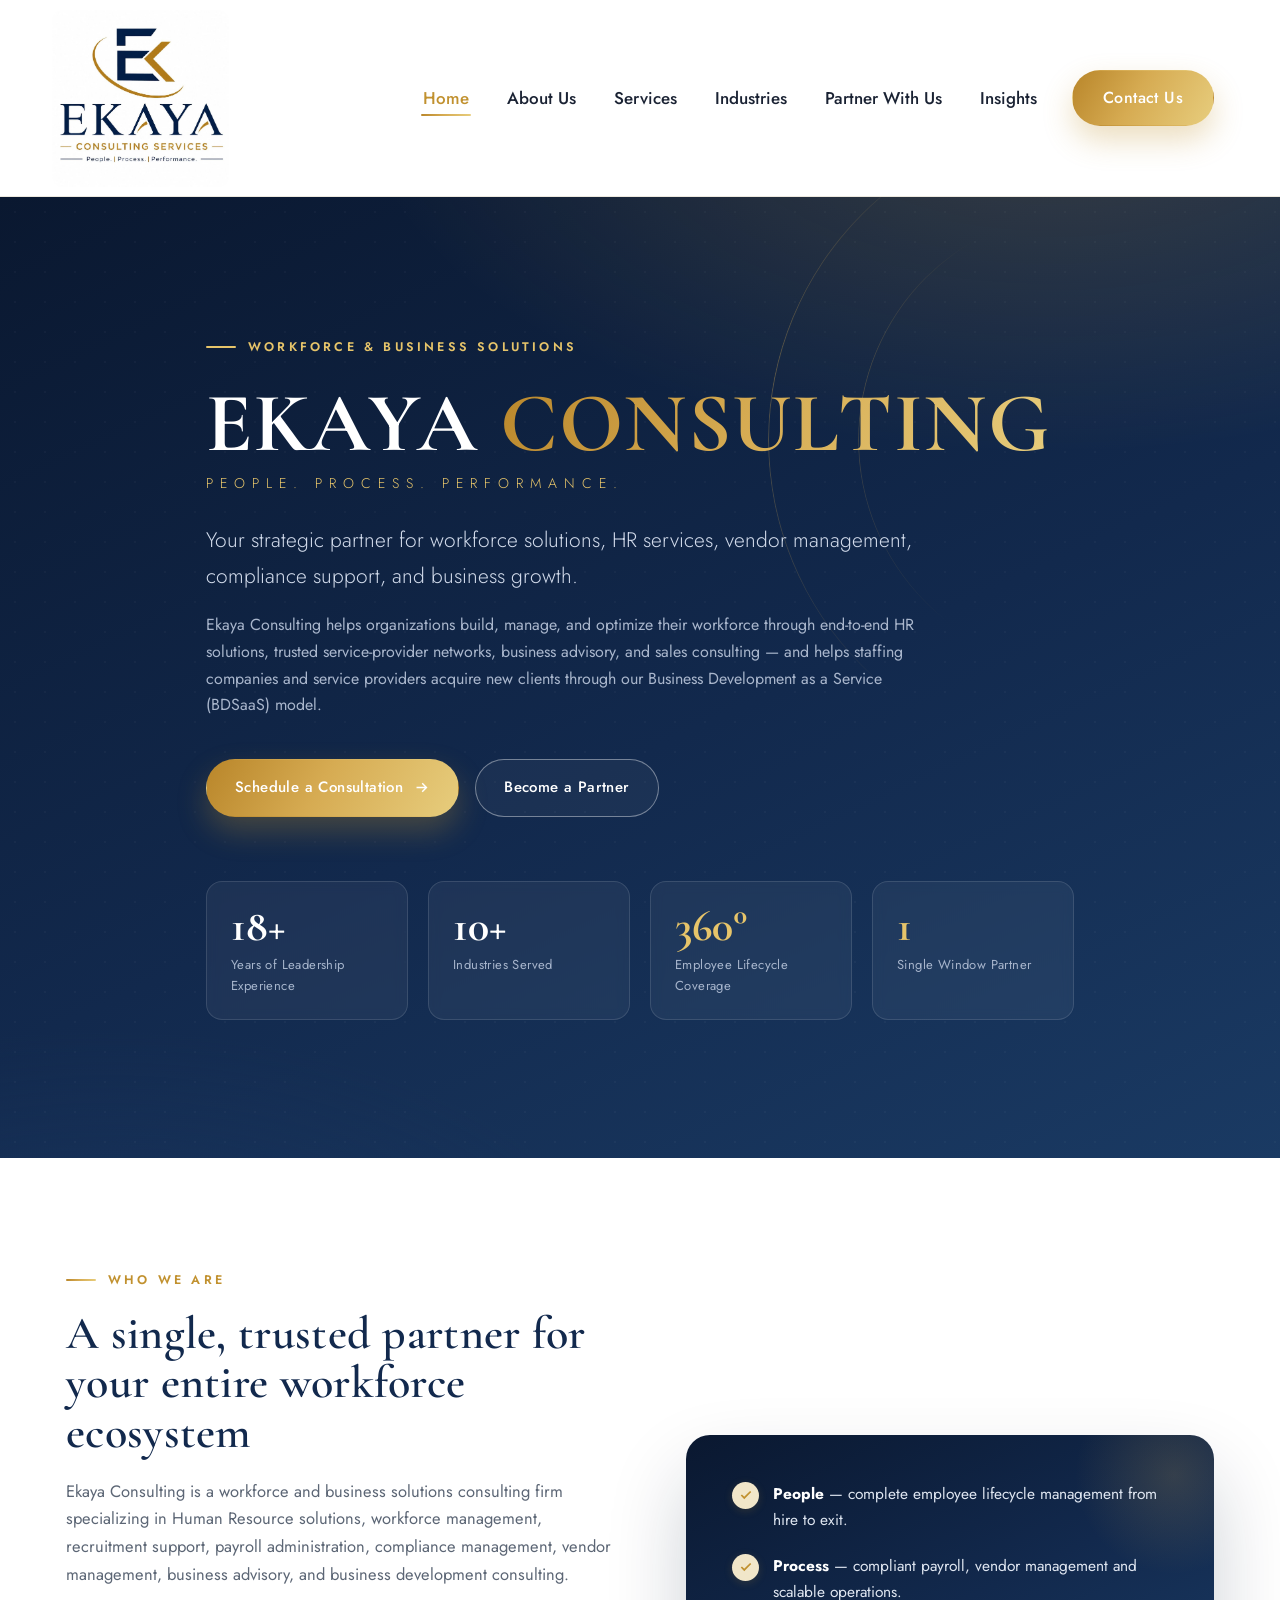
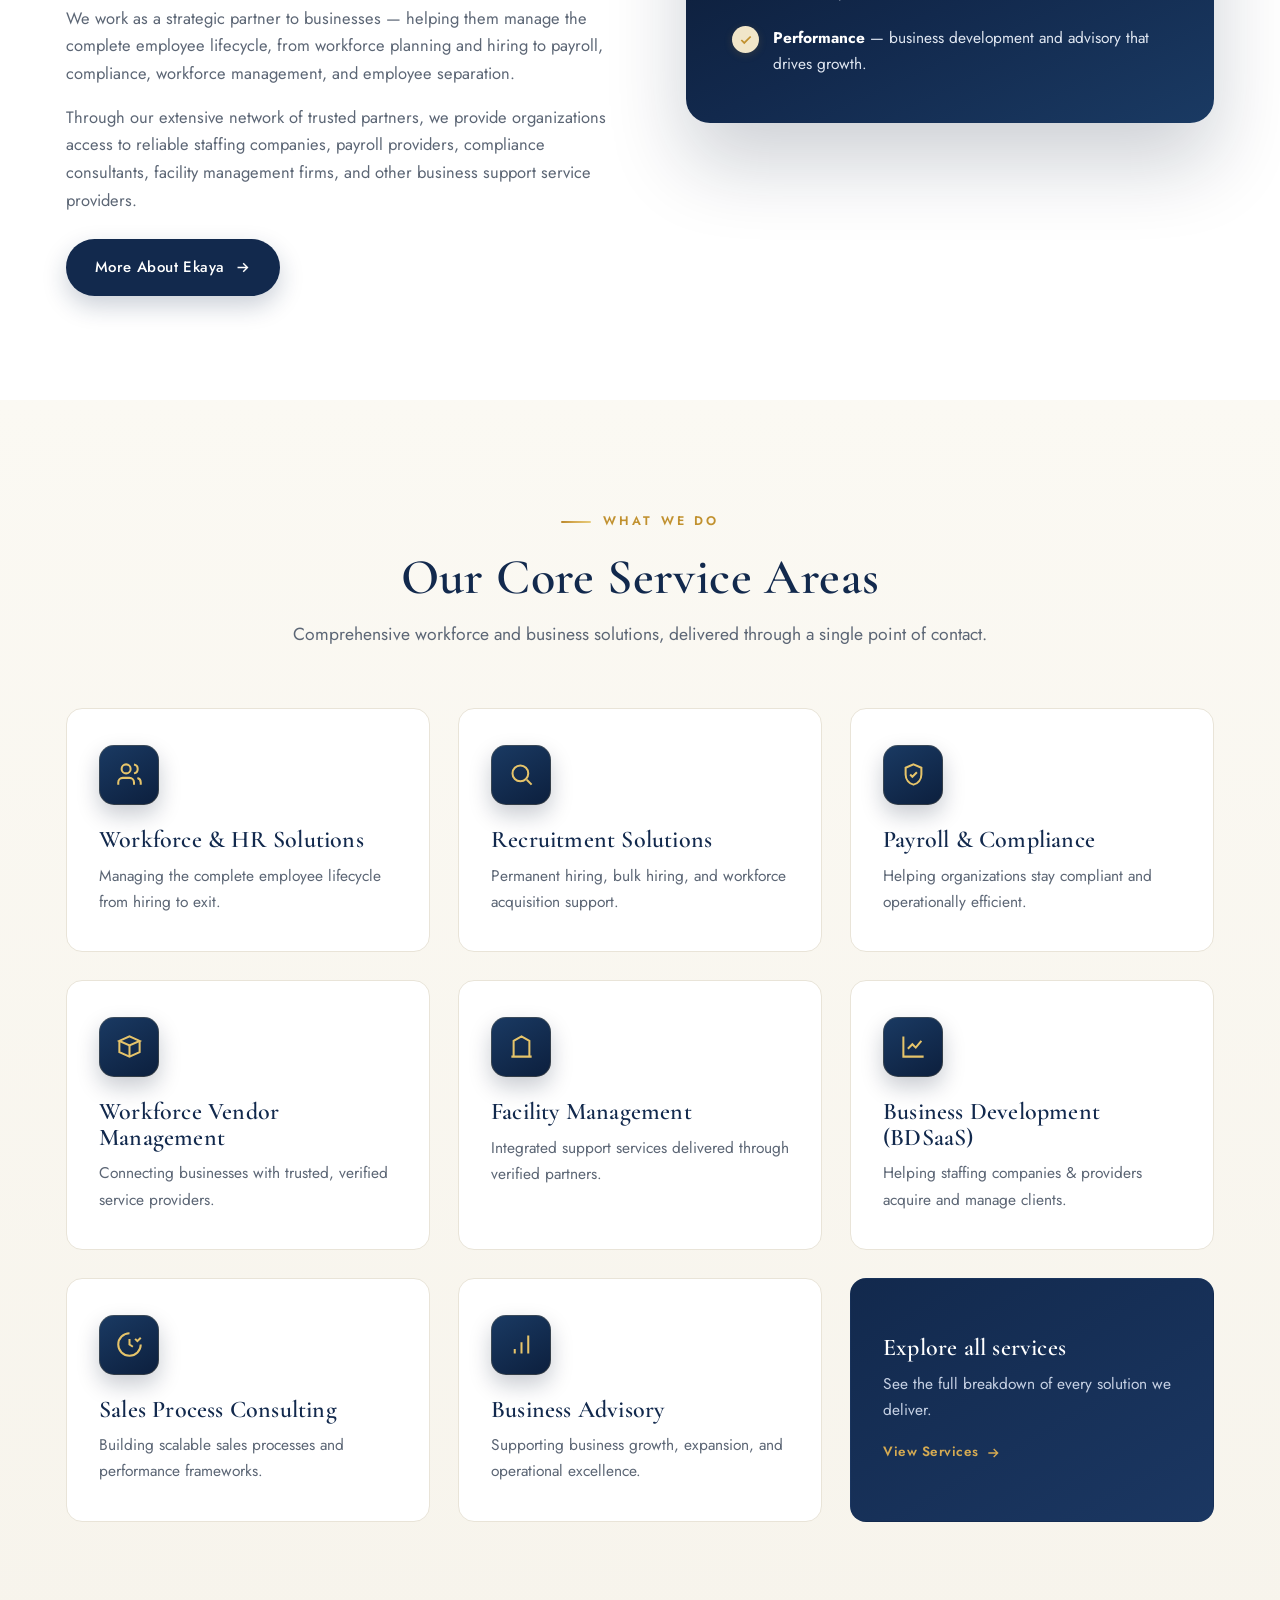
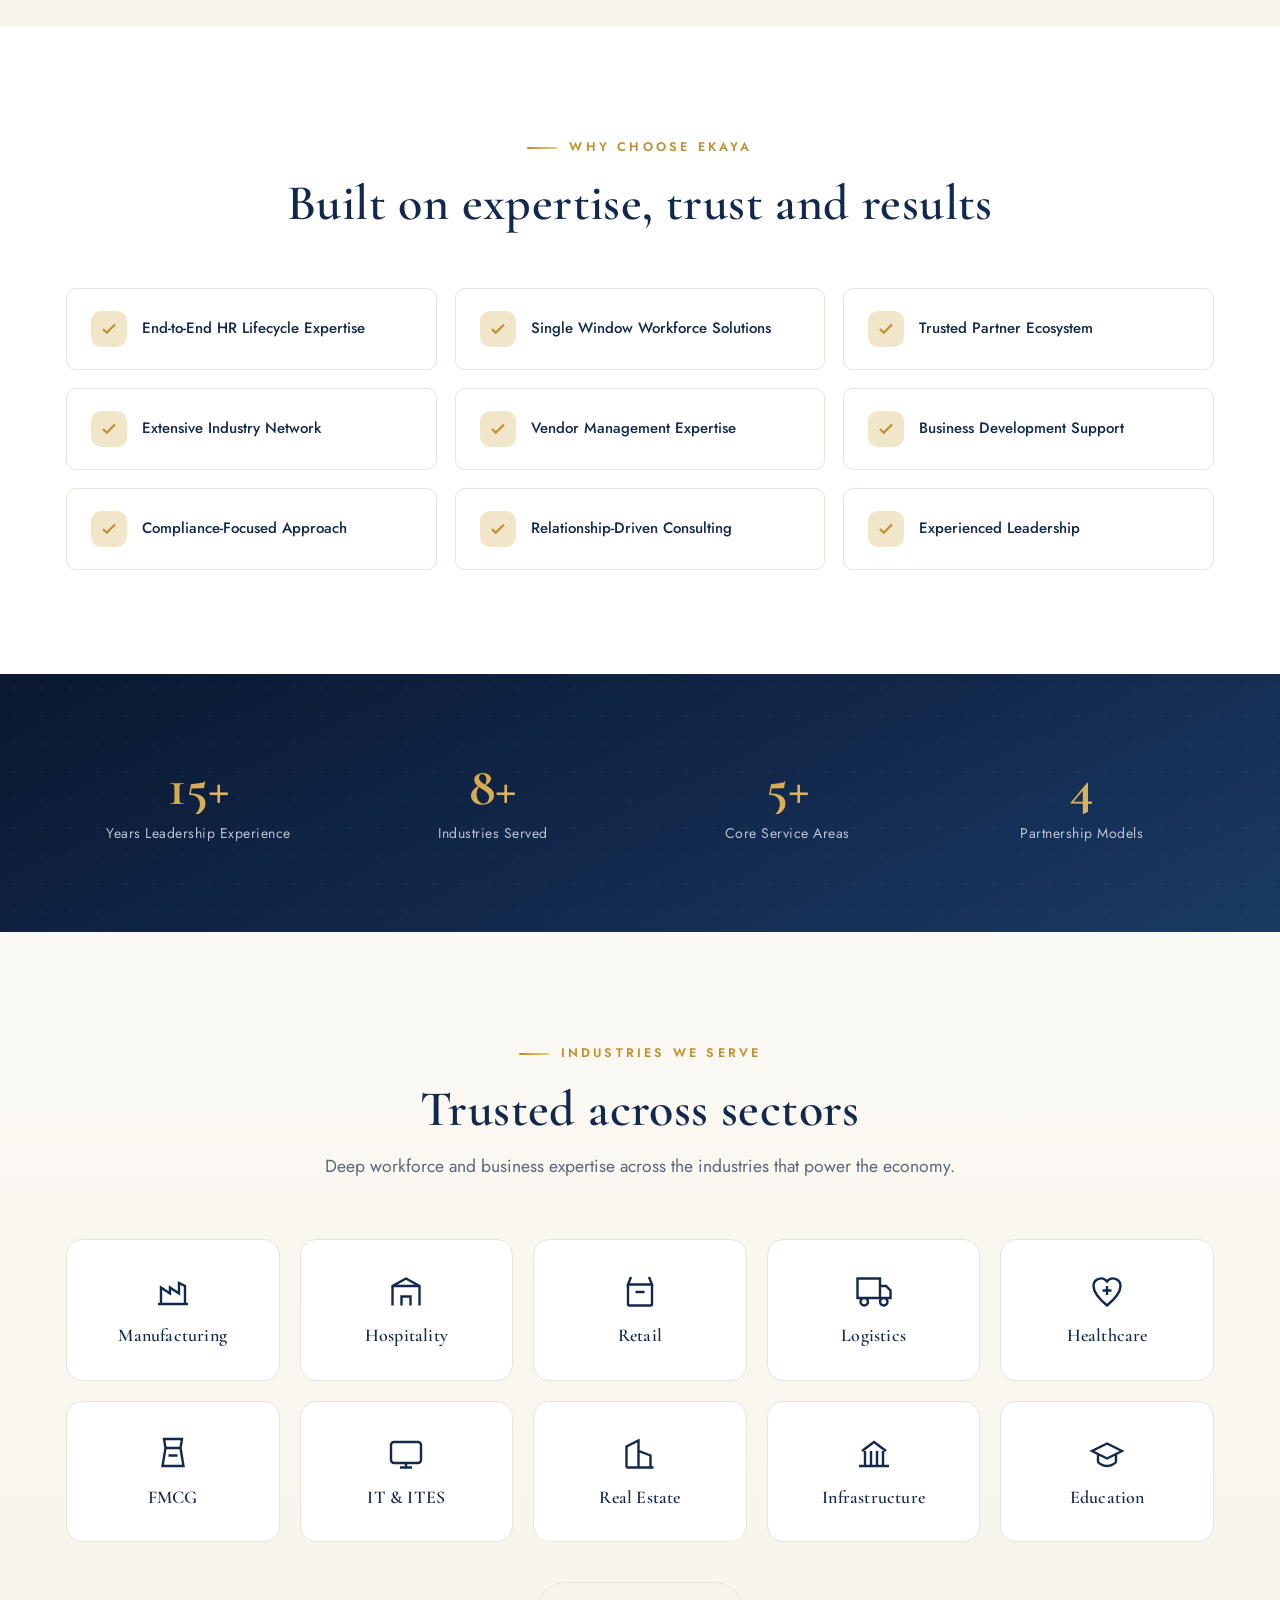
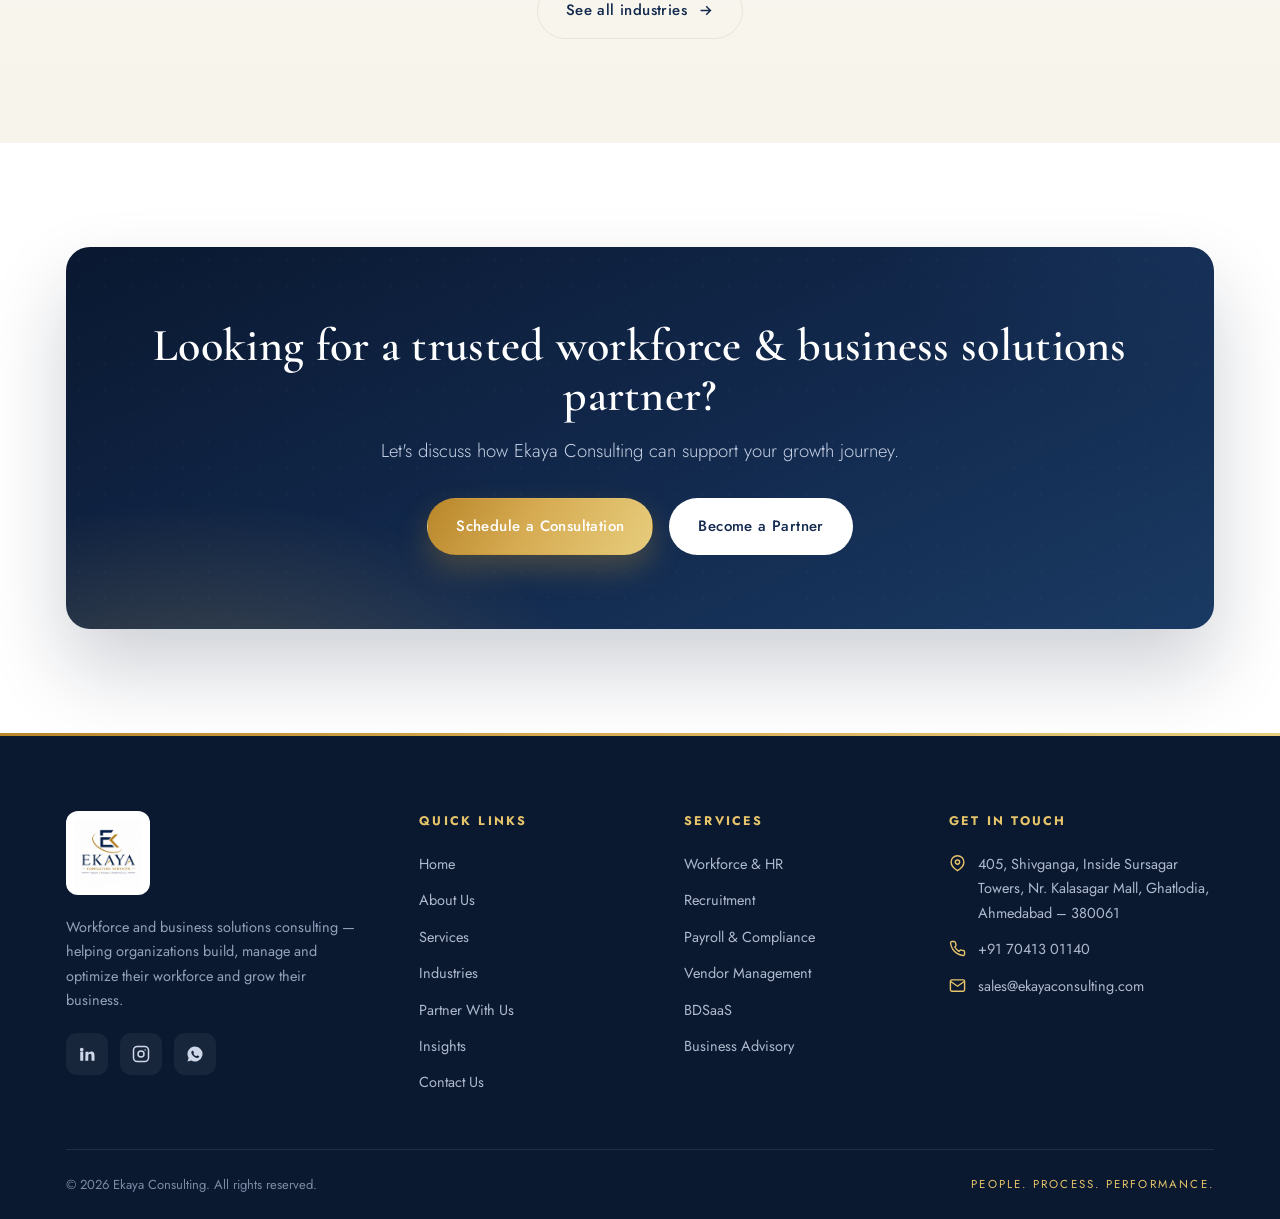
==== commit 0383c15b: "Remove company name text next to header logo" ====
--- a/index.html
+++ b/index.html
@@ -18,7 +18,6 @@
     <div class="container nav">
       <a class="brand" href="index.html" aria-label="Ekaya Consulting home">
         <img src="assets/img/ekaya-logo-tight.jpeg" alt="Ekaya Consulting logo" />
-        <span class="brand-txt"><strong>EKAYA</strong><span>Consulting Services</span></span>
       </a>
       <button class="nav-toggle" aria-label="Menu" aria-expanded="false"><span></span><span></span><span></span></button>
       <ul class="nav-links">
--- a/css/style.css
+++ b/css/style.css
@@ -443,6 +443,61 @@
 .topic:hover .ic { transform: rotate(-5deg) scale(1.06); }
 .topic .ic svg { width: 23px; height: 23px; }
 .topic h4 { font-size: 19px; }
+
+/* ============================================================
+   SERVICES ACCORDION
+   ============================================================ */
+.accordion { display: grid; gap: 18px; }
+.acc-item {
+  border: 1px solid var(--line); border-radius: var(--radius); background: var(--paper);
+  overflow: hidden; scroll-margin-top: 210px;
+  transition: box-shadow .35s, border-color .35s;
+}
+.acc-item.open { box-shadow: var(--shadow-md); border-color: rgba(214,171,82,.4); }
+.acc-head {
+  width: 100%; display: flex; align-items: center; gap: 20px; padding: 22px 26px;
+  background: none; border: 0; cursor: pointer; text-align: left; font-family: var(--ff-body);
+}
+.acc-num { flex: 0 0 auto; font-family: var(--ff-display); font-weight: 700; font-size: 17px;
+  background: var(--grad-gold); -webkit-background-clip: text; background-clip: text; color: transparent; width: 24px; }
+.acc-ic {
+  flex: 0 0 auto; width: 58px; height: 58px; border-radius: 15px; background: var(--grad-icon);
+  color: var(--gold-bright); display: grid; place-items: center;
+  box-shadow: inset 0 0 0 1px rgba(214,171,82,.18), 0 8px 18px rgba(10,24,48,.18);
+  transition: transform .4s var(--ease-back);
+}
+.acc-item.open .acc-ic, .acc-head:hover .acc-ic { transform: rotate(-4deg) scale(1.06); }
+.acc-ic svg { width: 27px; height: 27px; }
+.acc-titles { flex: 1 1 auto; min-width: 0; }
+.acc-title { display: block; font-family: var(--ff-display); font-size: 24px; font-weight: 600; color: var(--navy); line-height: 1.12; }
+.acc-sub { display: block; font-size: 14px; color: var(--muted); margin-top: 4px; }
+.acc-chevron {
+  flex: 0 0 auto; width: 42px; height: 42px; border-radius: 50%; background: var(--cream); color: var(--navy);
+  display: grid; place-items: center; transition: transform .4s var(--ease), background .35s, color .35s;
+}
+.acc-item.open .acc-chevron { transform: rotate(180deg); background: var(--grad-gold); color: #fff; }
+.acc-head:hover .acc-chevron { background: var(--gold-soft); }
+.acc-item.open .acc-head:hover .acc-chevron { background: var(--grad-gold); }
+.acc-chevron svg { width: 20px; height: 20px; }
+
+.acc-panel { display: grid; grid-template-rows: 0fr; transition: grid-template-rows .45s var(--ease); }
+.acc-item.open .acc-panel { grid-template-rows: 1fr; }
+.acc-panel-inner { overflow: hidden; }
+.acc-layout { display: grid; grid-template-columns: 0.92fr 1.08fr; gap: 36px; padding: 6px 26px 32px; align-items: start; }
+.acc-media { border-radius: var(--radius); overflow: hidden; box-shadow: var(--shadow-sm); align-self: stretch; min-height: 250px; }
+.acc-media img { width: 100%; height: 100%; min-height: 250px; object-fit: cover; display: block; transition: transform .7s var(--ease); }
+.acc-media:hover img { transform: scale(1.06); }
+.acc-body .svc-desc { margin-bottom: 20px; }
+.acc-body .btn { margin-top: 24px; }
+
+@media (max-width: 860px) {
+  .acc-layout { grid-template-columns: 1fr; gap: 22px; padding: 6px 20px 26px; }
+  .acc-media, .acc-media img { min-height: 200px; }
+  .acc-head { padding: 18px 20px; gap: 15px; }
+  .acc-num { display: none; }
+  .acc-ic { width: 50px; height: 50px; }
+  .acc-title { font-size: 20px; }
+}
 
 /* ============================================================
    CTA band
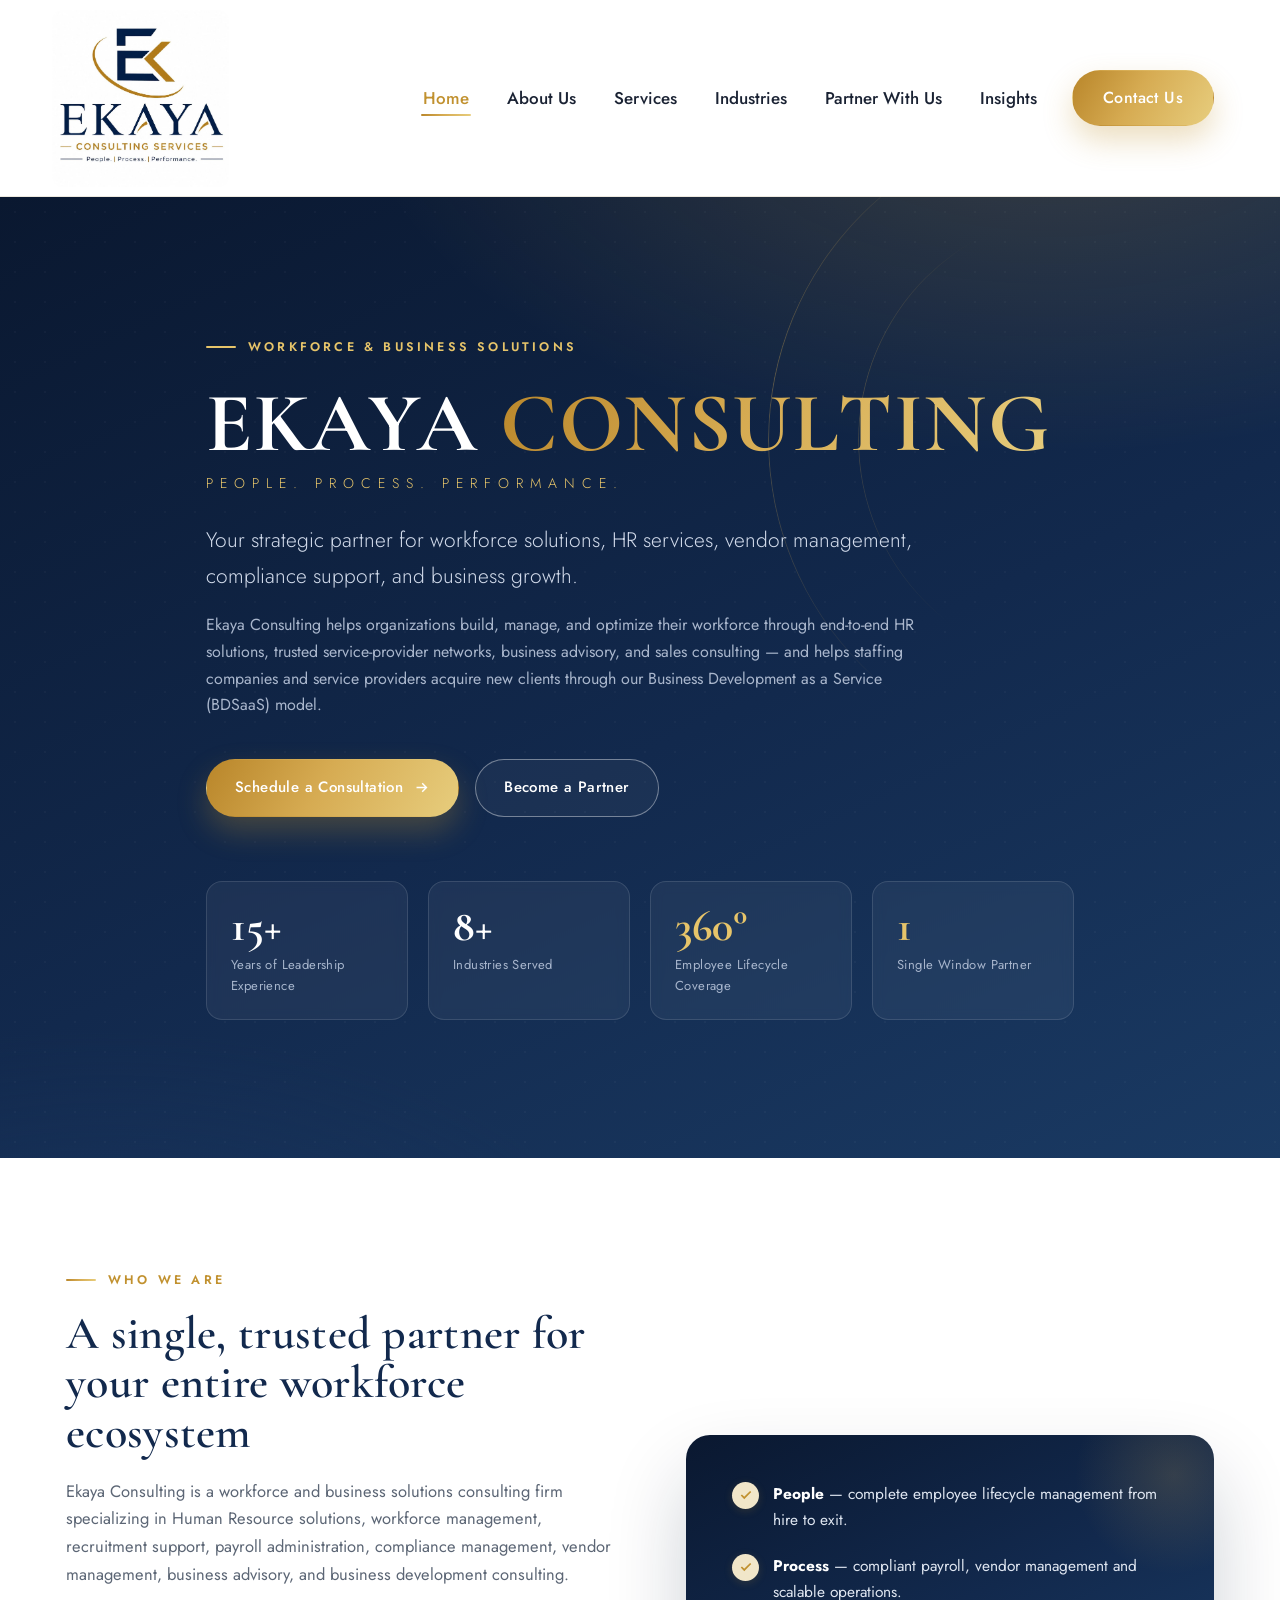
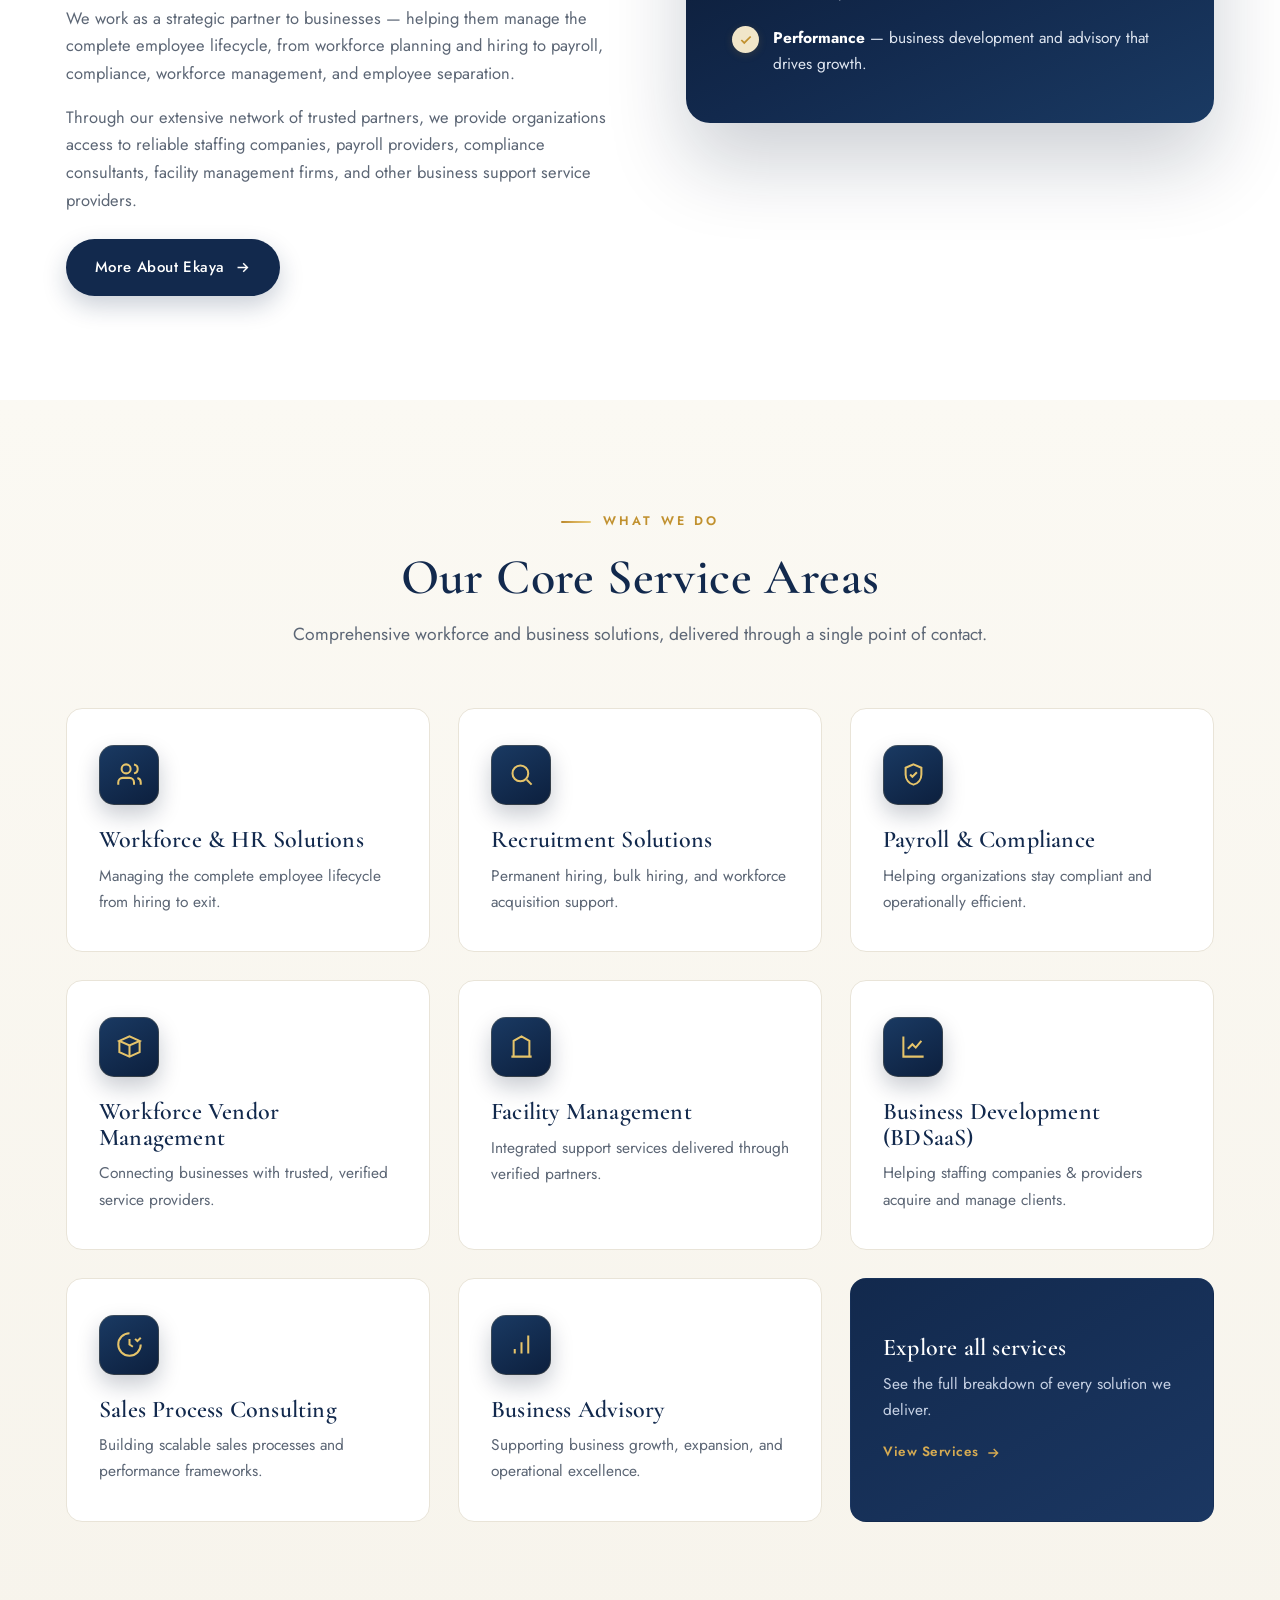
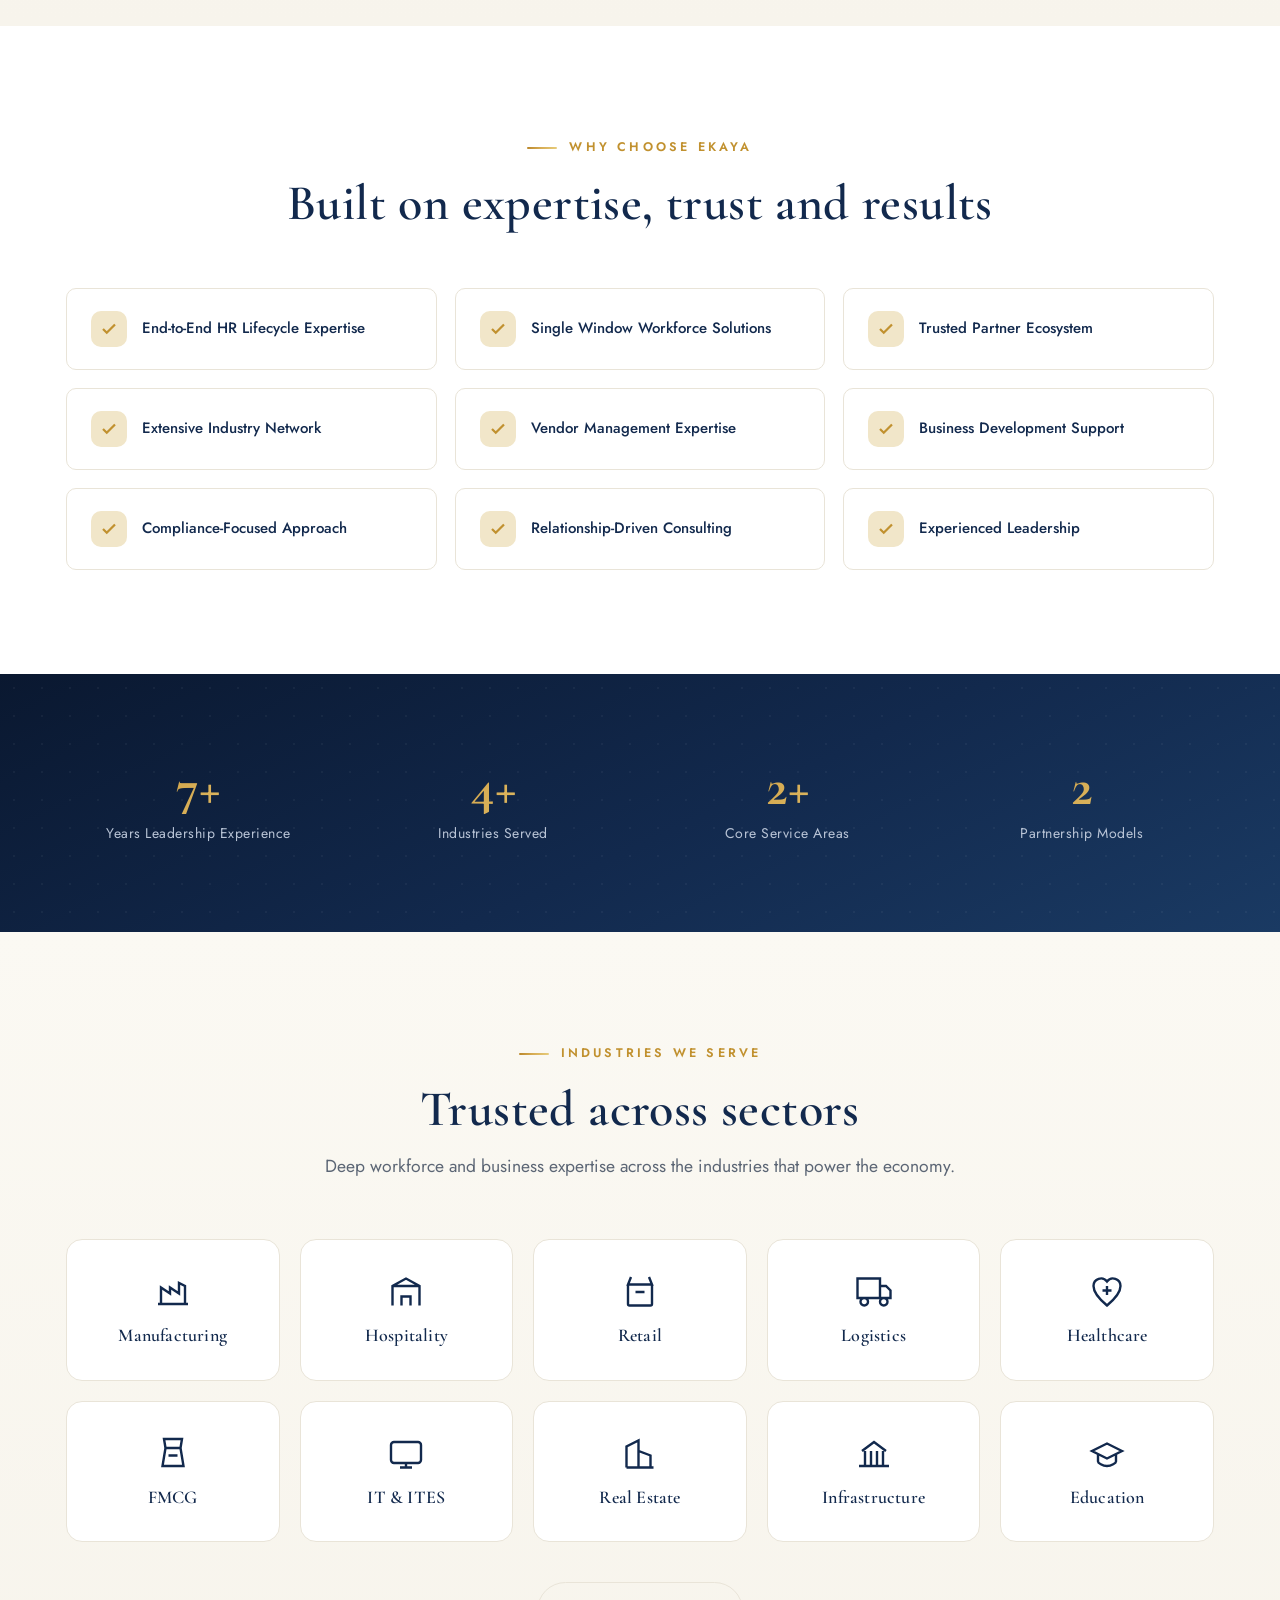
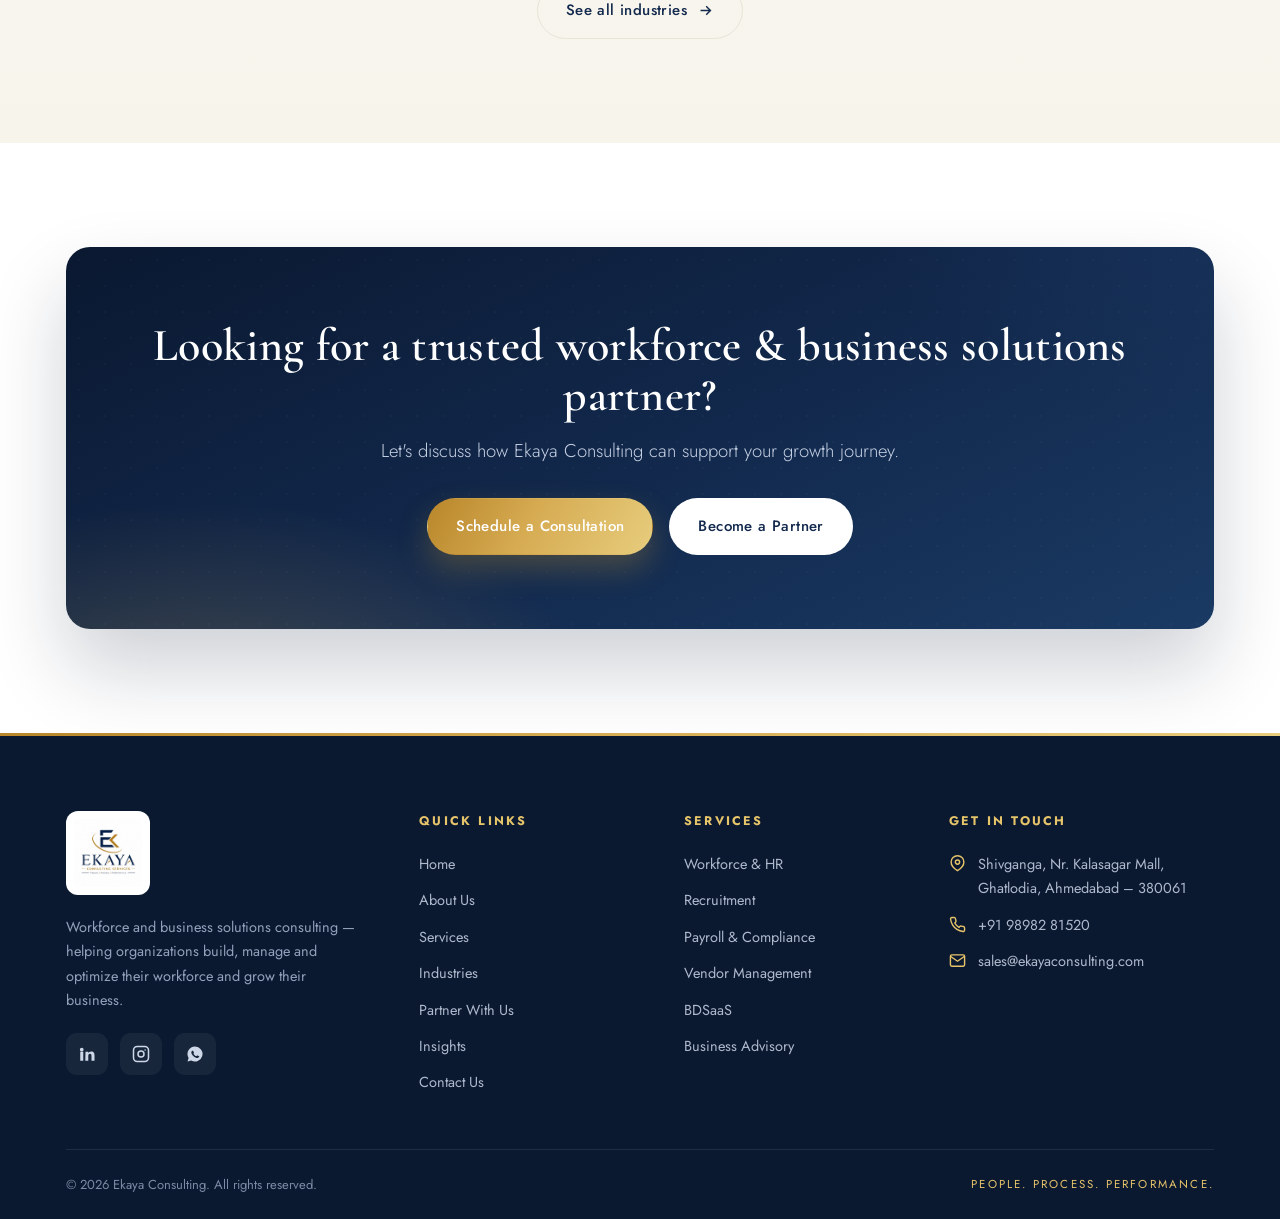
==== commit a965d49d: "Update address and phone number" ====
--- a/index.html
+++ b/index.html
@@ -260,8 +260,8 @@
         <div class="footer-col">
           <h5>Get in Touch</h5>
           <ul>
-            <li class="row"><svg viewBox="0 0 24 24" fill="none" stroke="currentColor" stroke-width="2"><path d="M21 10c0 7-9 12-9 12s-9-5-9-12a9 9 0 0 1 18 0z"/><circle cx="12" cy="10" r="3"/></svg><span>405, Shivganga, Inside Sursagar Towers, Nr. Kalasagar Mall, Ghatlodia, Ahmedabad – 380061</span></li>
-            <li class="row"><svg viewBox="0 0 24 24" fill="none" stroke="currentColor" stroke-width="2"><path d="M22 16.9v3a2 2 0 0 1-2.2 2 19.8 19.8 0 0 1-8.6-3 19.5 19.5 0 0 1-6-6 19.8 19.8 0 0 1-3-8.6A2 2 0 0 1 4.1 2h3a2 2 0 0 1 2 1.7c.1 1 .4 2 .7 2.9a2 2 0 0 1-.5 2.1L8.1 9.9a16 16 0 0 0 6 6l1.2-1.2a2 2 0 0 1 2.1-.5c.9.3 1.9.6 2.9.7a2 2 0 0 1 1.7 2z"/></svg><a href="tel:+917041301140">+91 70413 01140</a></li>
+            <li class="row"><svg viewBox="0 0 24 24" fill="none" stroke="currentColor" stroke-width="2"><path d="M21 10c0 7-9 12-9 12s-9-5-9-12a9 9 0 0 1 18 0z"/><circle cx="12" cy="10" r="3"/></svg><span>Shivganga, Nr. Kalasagar Mall, Ghatlodia, Ahmedabad – 380061</span></li>
+            <li class="row"><svg viewBox="0 0 24 24" fill="none" stroke="currentColor" stroke-width="2"><path d="M22 16.9v3a2 2 0 0 1-2.2 2 19.8 19.8 0 0 1-8.6-3 19.5 19.5 0 0 1-6-6 19.8 19.8 0 0 1-3-8.6A2 2 0 0 1 4.1 2h3a2 2 0 0 1 2 1.7c.1 1 .4 2 .7 2.9a2 2 0 0 1-.5 2.1L8.1 9.9a16 16 0 0 0 6 6l1.2-1.2a2 2 0 0 1 2.1-.5c.9.3 1.9.6 2.9.7a2 2 0 0 1 1.7 2z"/></svg><a href="tel:+919898281520">+91 98982 81520</a></li>
             <li class="row"><svg viewBox="0 0 24 24" fill="none" stroke="currentColor" stroke-width="2"><rect x="2" y="4" width="20" height="16" rx="2"/><path d="M2 6l10 7 10-7"/></svg><a href="mailto:sales@ekayaconsulting.com">sales@ekayaconsulting.com</a></li>
           </ul>
         </div>
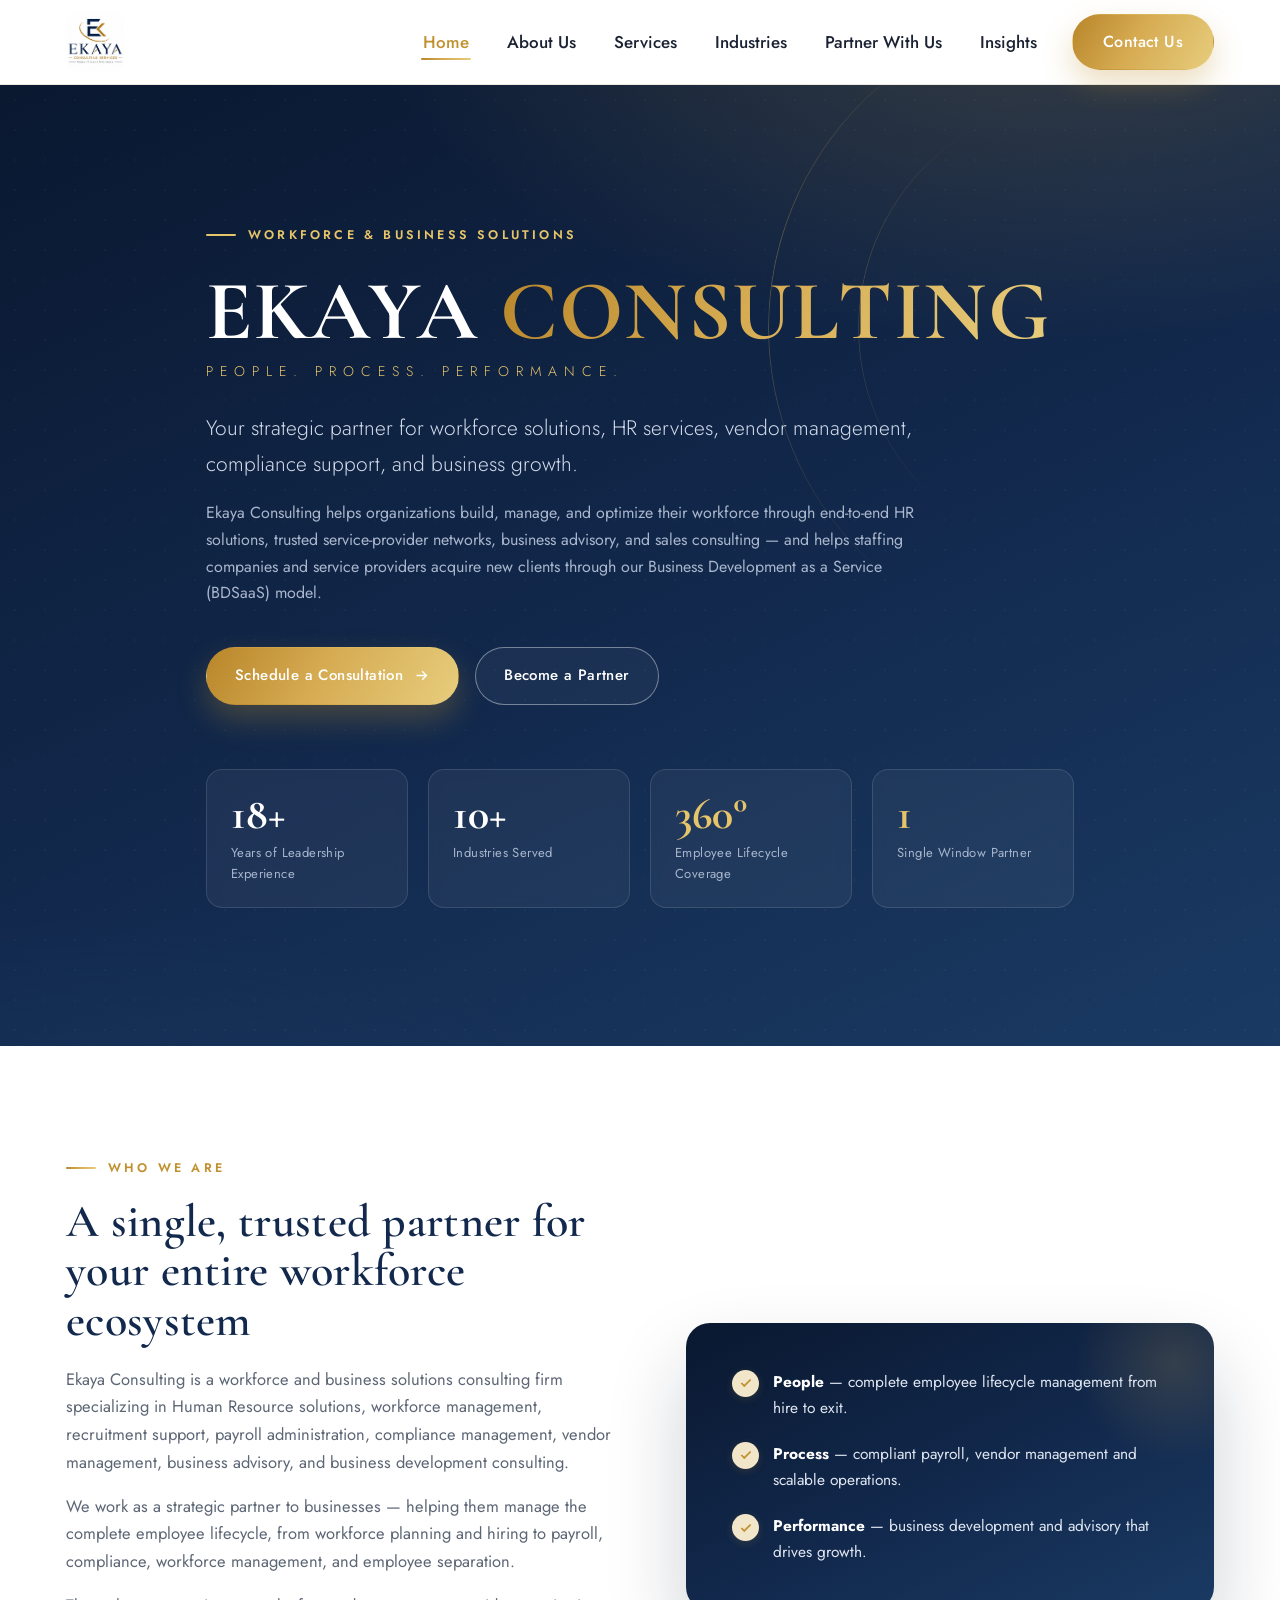
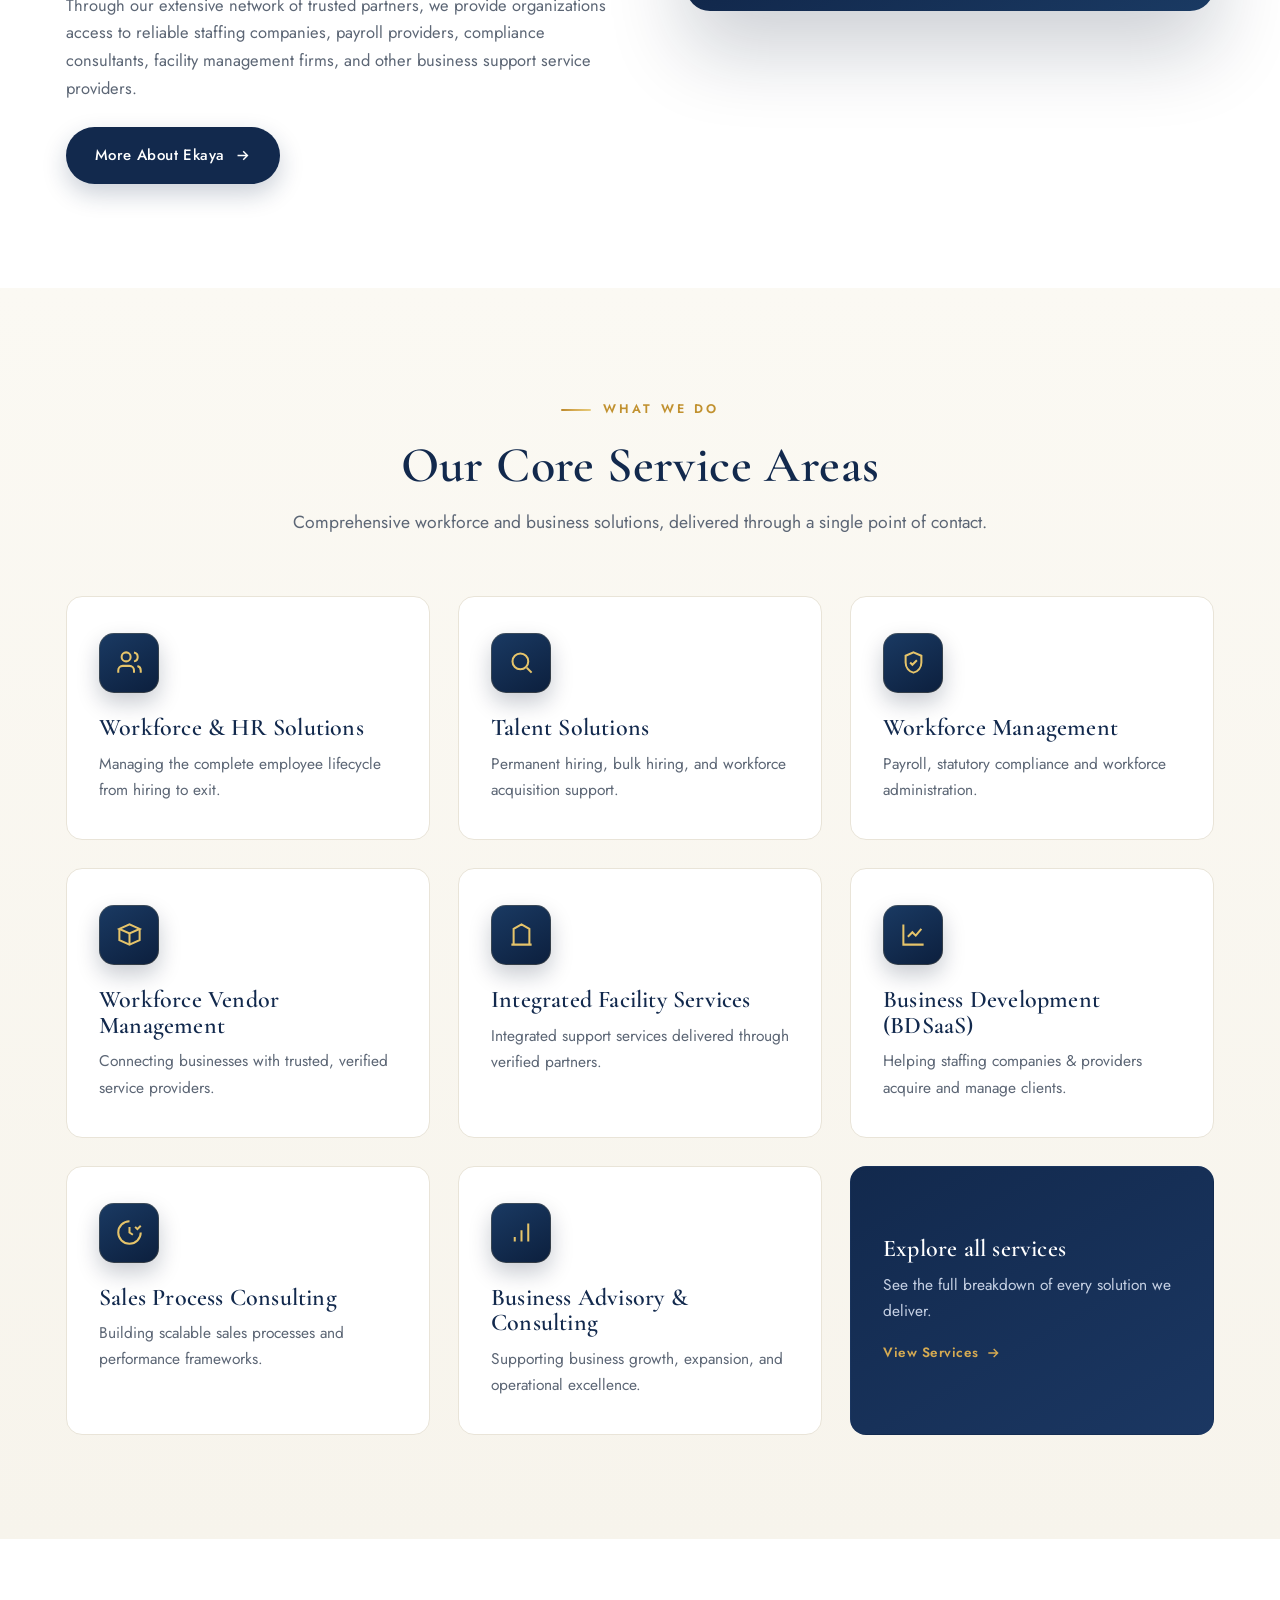
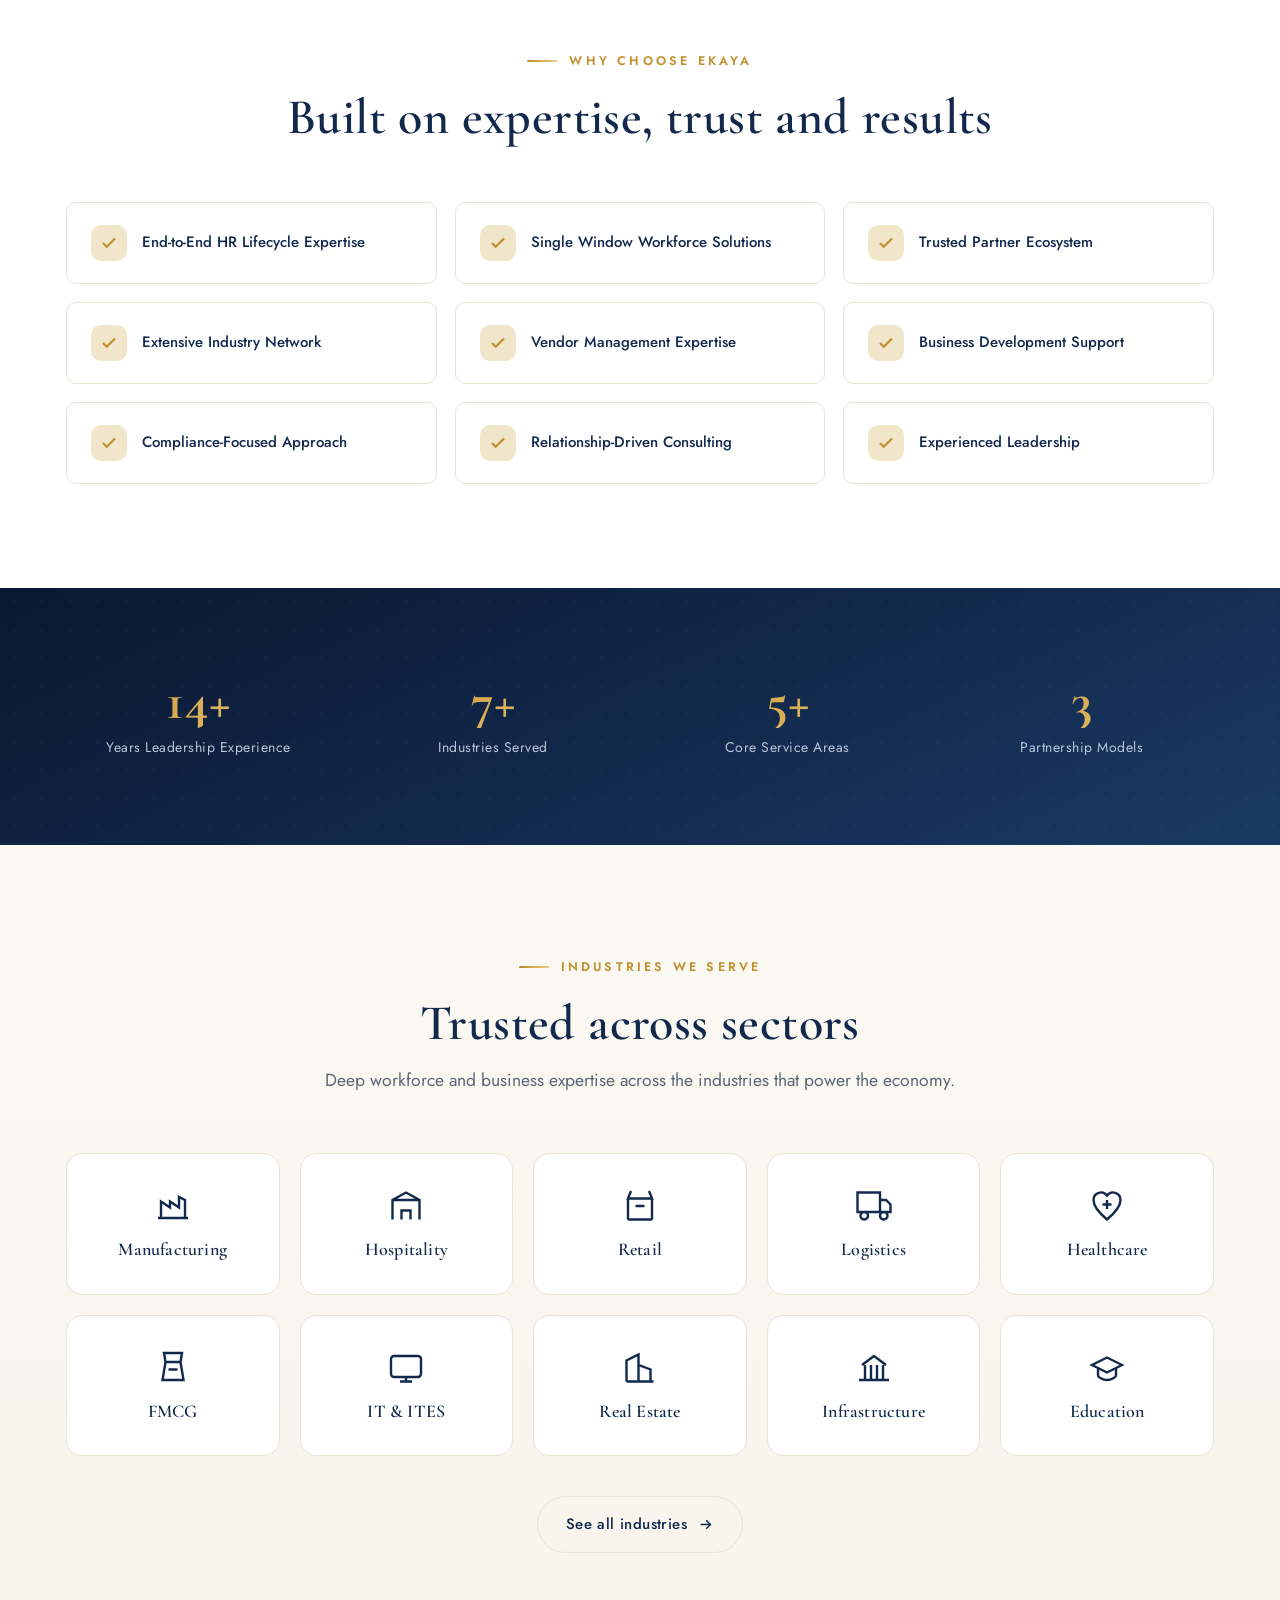
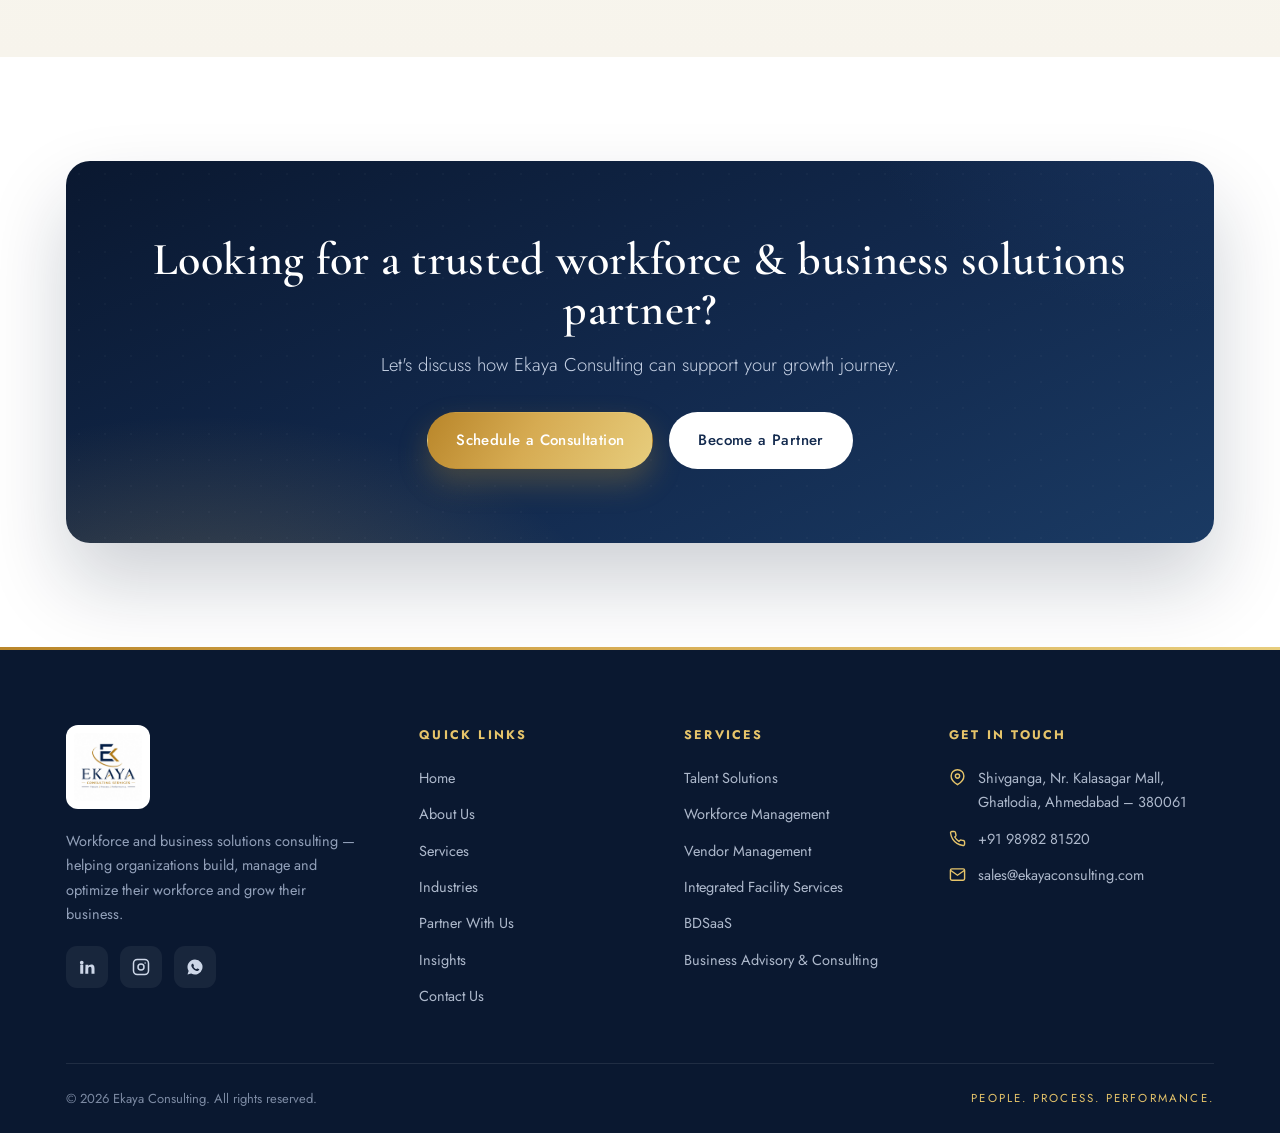
==== commit 94d90ad7: "Redesign services & industries; shrink header; rename services - Header: reduce logo (177px to 58px)" ====
--- a/index.html
+++ b/index.html
@@ -97,14 +97,14 @@
         <!-- 2 -->
         <div class="card reveal d1">
           <div class="ic"><svg viewBox="0 0 24 24" fill="none" stroke="currentColor" stroke-width="1.8"><circle cx="11" cy="11" r="7"/><path d="M21 21l-4.3-4.3"/></svg></div>
-          <h3>Recruitment Solutions</h3>
+          <h3>Talent Solutions</h3>
           <p>Permanent hiring, bulk hiring, and workforce acquisition support.</p>
         </div>
         <!-- 3 -->
         <div class="card reveal d2">
           <div class="ic"><svg viewBox="0 0 24 24" fill="none" stroke="currentColor" stroke-width="1.8"><path d="M9 12l2 2 4-4"/><path d="M12 3l7 3v6c0 4.5-3 8-7 9-4-1-7-4.5-7-9V6z"/></svg></div>
-          <h3>Payroll &amp; Compliance</h3>
-          <p>Helping organizations stay compliant and operationally efficient.</p>
+          <h3>Workforce Management</h3>
+          <p>Payroll, statutory compliance and workforce administration.</p>
         </div>
         <!-- 4 -->
         <div class="card reveal">
@@ -115,7 +115,7 @@
         <!-- 5 -->
         <div class="card reveal d1">
           <div class="ic"><svg viewBox="0 0 24 24" fill="none" stroke="currentColor" stroke-width="1.8"><path d="M3 21h18M5 21V7l7-4 7 4v14M9 9h.01M15 9h.01M9 13h.01M15 13h.01M9 17h.01M15 17h.01"/></svg></div>
-          <h3>Facility Management</h3>
+          <h3>Integrated Facility Services</h3>
           <p>Integrated support services delivered through verified partners.</p>
         </div>
         <!-- 6 -->
@@ -133,7 +133,7 @@
         <!-- 8 -->
         <div class="card reveal d1">
           <div class="ic"><svg viewBox="0 0 24 24" fill="none" stroke="currentColor" stroke-width="1.8"><path d="M12 20V10M18 20V4M6 20v-4"/></svg></div>
-          <h3>Business Advisory</h3>
+          <h3>Business Advisory &amp; Consulting</h3>
           <p>Supporting business growth, expansion, and operational excellence.</p>
         </div>
         <!-- CTA card -->
@@ -249,12 +249,12 @@
         <div class="footer-col">
           <h5>Services</h5>
           <ul>
-            <li><a href="services.html">Workforce &amp; HR</a></li>
-            <li><a href="services.html">Recruitment</a></li>
-            <li><a href="services.html">Payroll &amp; Compliance</a></li>
-            <li><a href="services.html">Vendor Management</a></li>
-            <li><a href="services.html">BDSaaS</a></li>
-            <li><a href="services.html">Business Advisory</a></li>
+            <li><a href="services.html#talent">Talent Solutions</a></li>
+            <li><a href="services.html#workforce">Workforce Management</a></li>
+            <li><a href="services.html#vendor">Vendor Management</a></li>
+            <li><a href="services.html#facility">Integrated Facility Services</a></li>
+            <li><a href="services.html#bdsaas">BDSaaS</a></li>
+            <li><a href="services.html#advisory">Business Advisory &amp; Consulting</a></li>
           </ul>
         </div>
         <div class="footer-col">
--- a/css/style.css
+++ b/css/style.css
@@ -147,9 +147,10 @@
   transition: box-shadow .3s, background .3s;
 }
 .site-header.scrolled { box-shadow: 0 6px 24px rgba(18,41,77,.08); background: rgba(255,255,255,.92); }
-.nav { display: flex; align-items: center; justify-content: space-between; height: 196px; }
-.brand { display: flex; align-items: center; gap: 14px; margin-left: -14px; }
-.brand img { height: 177px; width: auto; border-radius: 10px; transition: transform .4s var(--ease-back); }
+.nav { display: flex; align-items: center; justify-content: space-between; height: 84px; }
+.brand { display: flex; align-items: center; gap: 14px; }
+.brand img { height: 58px; width: auto; border-radius: 8px; transition: transform .4s var(--ease-back); }
+.site-header.scrolled .brand img { height: 50px; }
 .brand:hover img { transform: scale(1.05); }
 .brand-txt { display: flex; flex-direction: column; line-height: 1; }
 .brand-txt strong { font-family: var(--ff-display); font-size: 22px; color: var(--navy); letter-spacing: 1.5px; font-weight: 700; }
@@ -621,7 +622,7 @@
 }
 @media (max-width: 860px) {
   .nav-links {
-    position: fixed; inset: 196px 0 auto 0; flex-direction: column; align-items: stretch;
+    position: fixed; inset: 84px 0 auto 0; flex-direction: column; align-items: stretch;
     background: #fff; padding: 16px 22px 28px; gap: 4px; border-bottom: 1px solid var(--line);
     box-shadow: var(--shadow-md); transform: translateY(-145%); transition: transform .4s var(--ease);
   }
@@ -652,3 +653,175 @@
   .hero-stats .stat strong { font-size: 34px; }
   .form-card { padding: 28px 22px; }
 }
+
+/* ============================================================
+   SERVICE CARDS (click-to-open + hover flyout)  — services page
+   ============================================================ */
+.svc-cards { display: grid; grid-template-columns: repeat(3, 1fr); gap: 26px; }
+.svc-card {
+  position: relative; background: var(--paper); border: 1px solid var(--line);
+  border-radius: var(--radius); padding: 34px 30px; min-height: 296px;
+  cursor: pointer; overflow: hidden; text-align: left;
+  transition: transform .4s var(--ease), box-shadow .4s, border-color .4s;
+}
+.svc-card::before {
+  content: ""; position: absolute; left: 0; top: 0; height: 3px; width: 100%;
+  background: var(--grad-gold); transform: scaleX(0); transform-origin: left; transition: transform .4s var(--ease);
+}
+.svc-card:hover { transform: translateY(-8px); box-shadow: var(--shadow-lg); border-color: rgba(214,171,82,.4); }
+.svc-card:hover::before { transform: scaleX(1); }
+.svc-card-ic {
+  width: 60px; height: 60px; border-radius: 15px; display: grid; place-items: center;
+  background: var(--grad-icon); color: var(--gold-bright); margin-bottom: 20px;
+  box-shadow: inset 0 0 0 1px rgba(214,171,82,.18), 0 10px 22px rgba(10,24,48,.22);
+  transition: transform .4s var(--ease-back);
+}
+.svc-card:hover .svc-card-ic { transform: rotate(-4deg) scale(1.05); }
+.svc-card-ic svg { width: 28px; height: 28px; }
+.svc-card-num {
+  position: absolute; top: 30px; right: 30px; font-family: var(--ff-display); font-weight: 700; font-size: 20px;
+  background: var(--grad-gold); -webkit-background-clip: text; background-clip: text; color: transparent;
+}
+.svc-card h3 { font-size: 23px; margin-bottom: 8px; padding-right: 30px; }
+.svc-card-sub { color: var(--muted); font-size: 15px; }
+.svc-card-hint { margin-top: 18px; font-size: 12.5px; font-weight: 600; letter-spacing: .5px; color: var(--gold); display: inline-flex; align-items: center; gap: 7px; text-transform: uppercase; }
+.svc-card-hint svg { width: 15px; height: 15px; }
+
+/* hover flyout listing sub-services */
+.svc-card-flyout {
+  position: absolute; inset: 0; background: var(--grad-navy); color: #eaf0fb;
+  padding: 24px 26px; display: flex; flex-direction: column;
+  opacity: 0; visibility: hidden; transform: translateY(10px);
+  transition: opacity .32s var(--ease), transform .32s var(--ease), visibility .32s;
+}
+.svc-card:hover .svc-card-flyout { opacity: 1; visibility: visible; transform: none; }
+.svc-card-flyout .fly-label { font-size: 11px; letter-spacing: 2px; text-transform: uppercase; color: var(--gold-bright); font-weight: 600; margin-bottom: 12px; flex: 0 0 auto; }
+.svc-card-flyout ul { list-style: none; overflow-y: auto; flex: 1 1 auto; display: grid; gap: 1px; margin: 0 -6px; padding: 0 6px; align-content: start; }
+.svc-card-flyout li { font-size: 13px; padding: 6px 10px; border-radius: 8px; color: #d6dfef; cursor: pointer; transition: background .2s, color .2s; display: flex; align-items: center; gap: 9px; line-height: 1.35; }
+.svc-card-flyout li::before { content: ""; width: 6px; height: 6px; border-radius: 2px; background: var(--gold-bright); transform: rotate(45deg); flex: 0 0 auto; }
+.svc-card-flyout li:hover { background: rgba(255,255,255,.1); color: #fff; }
+.svc-card-flyout .fly-cta { margin-top: 14px; flex: 0 0 auto; font-size: 12.5px; font-weight: 600; color: var(--gold-bright); display: inline-flex; align-items: center; gap: 7px; letter-spacing: .4px; }
+.svc-card-flyout .fly-cta svg { width: 15px; height: 15px; }
+/* thin scrollbar inside flyout */
+.svc-card-flyout ul::-webkit-scrollbar { width: 6px; }
+.svc-card-flyout ul::-webkit-scrollbar-thumb { background: rgba(214,171,82,.4); border-radius: 6px; }
+
+/* ============================================================
+   MODAL (shared: service + industry detail)
+   ============================================================ */
+.modal { position: fixed; inset: 0; z-index: 300; display: none; }
+.modal.open { display: block; }
+.modal-backdrop { position: absolute; inset: 0; background: rgba(8,16,32,.62); backdrop-filter: blur(4px); -webkit-backdrop-filter: blur(4px); opacity: 0; transition: opacity .3s; }
+.modal.open .modal-backdrop { opacity: 1; }
+.modal-dialog {
+  position: relative; max-width: 940px; width: calc(100% - 40px); margin: 5vh auto; max-height: 90vh;
+  background: var(--paper); border-radius: var(--radius-lg); box-shadow: var(--shadow-lg);
+  overflow: hidden; display: flex; flex-direction: column;
+  transform: translateY(22px) scale(.985); opacity: 0; transition: transform .38s var(--ease-back), opacity .3s;
+}
+.modal.open .modal-dialog { transform: none; opacity: 1; }
+.modal-close {
+  position: absolute; top: 16px; right: 16px; z-index: 5; width: 44px; height: 44px; border-radius: 50%;
+  border: none; background: rgba(255,255,255,.92); color: var(--navy); cursor: pointer; display: grid; place-items: center;
+  box-shadow: var(--shadow-sm); transition: background .2s, transform .3s var(--ease);
+}
+.modal-close:hover { background: #fff; transform: rotate(90deg); }
+.modal-close svg { width: 22px; height: 22px; }
+.modal-content { overflow-y: auto; }
+
+/* service detail inside modal */
+.svc-detail-hero { position: relative; height: 230px; }
+.svc-detail-hero img { width: 100%; height: 100%; object-fit: cover; }
+.svc-detail-hero::after { content: ""; position: absolute; inset: 0; background: linear-gradient(to top, rgba(10,24,48,.92) 8%, rgba(10,24,48,.35) 55%, rgba(10,24,48,.15)); }
+.svc-detail-head { position: absolute; left: 0; right: 0; bottom: 0; padding: 26px 40px; z-index: 1; display: flex; align-items: center; gap: 18px; }
+.svc-detail-head .di { flex: 0 0 auto; width: 54px; height: 54px; border-radius: 14px; background: rgba(255,255,255,.12); border: 1px solid rgba(214,171,82,.4); color: var(--gold-bright); display: grid; place-items: center; backdrop-filter: blur(4px); }
+.svc-detail-head .di svg { width: 26px; height: 26px; }
+.svc-detail-head h3 { color: #fff; font-size: 30px; line-height: 1.05; }
+.svc-detail-head .di-sub { display: block; color: var(--gold-bright); font-size: 13px; letter-spacing: .5px; margin-top: 3px; font-family: var(--ff-body); }
+.svc-detail-body { padding: 30px 40px 40px; }
+.svc-detail-body .lead { font-size: 17px; color: var(--muted); margin-bottom: 8px; }
+.svc-detail-count { font-size: 12px; letter-spacing: 1.6px; text-transform: uppercase; color: var(--gold); font-weight: 600; margin: 24px 0 6px; }
+.svc-sub { padding: 18px 0; border-bottom: 1px solid var(--line); scroll-margin-top: 12px; border-radius: 10px; transition: background .5s; }
+.svc-sub:last-of-type { border-bottom: none; }
+.svc-sub h4 { font-family: var(--ff-body); font-size: 16.5px; font-weight: 600; color: var(--navy); margin-bottom: 6px; display: flex; gap: 12px; align-items: baseline; }
+.svc-sub h4 .n { font-family: var(--ff-display); font-weight: 700; font-size: 15px; background: var(--grad-gold); -webkit-background-clip: text; background-clip: text; color: transparent; flex: 0 0 auto; min-width: 22px; }
+.svc-sub p { color: var(--muted); font-size: 15px; margin: 0; padding-left: 34px; }
+.svc-sub.flash { background: var(--gold-soft); }
+.svc-detail-body .btn { margin-top: 28px; }
+
+/* ============================================================
+   INDUSTRY SLIDER + detail
+   ============================================================ */
+.ind-slider-wrap { position: relative; }
+.ind-slider {
+  display: flex; gap: 20px; overflow-x: auto; scroll-snap-type: x proximity;
+  padding: 8px 4px 22px; scroll-behavior: smooth; scrollbar-width: thin;
+}
+.ind-slider::-webkit-scrollbar { height: 8px; }
+.ind-slider::-webkit-scrollbar-track { background: transparent; }
+.ind-slider::-webkit-scrollbar-thumb { background: var(--line); border-radius: 8px; }
+.ind-slider::-webkit-scrollbar-thumb:hover { background: var(--gold-light); }
+.ind-card {
+  scroll-snap-align: start; flex: 0 0 236px; background: var(--paper); border: 1px solid var(--line);
+  border-radius: var(--radius); padding: 32px 24px; text-align: center; cursor: pointer;
+  position: relative; overflow: hidden; transition: transform .4s var(--ease), box-shadow .4s, border-color .4s;
+}
+.ind-card::before { content: ""; position: absolute; inset: 0; background: var(--grad-navy); opacity: 0; transition: opacity .4s; z-index: 0; }
+.ind-card > * { position: relative; z-index: 1; }
+.ind-card:hover { transform: translateY(-8px); box-shadow: var(--shadow-md); border-color: rgba(214,171,82,.4); }
+.ind-card:hover::before { opacity: 1; }
+.ind-card .ind-ic { color: var(--navy); margin-bottom: 16px; display: grid; place-items: center; transition: color .4s, transform .4s var(--ease-back); }
+.ind-card:hover .ind-ic { color: var(--gold-bright); transform: translateY(-3px) scale(1.08); }
+.ind-card .ind-ic svg { width: 40px; height: 40px; }
+.ind-card h4 { font-size: 19px; transition: color .4s; }
+.ind-card:hover h4 { color: #fff; }
+.ind-card .ind-tag { margin-top: 12px; font-size: 12px; font-weight: 600; letter-spacing: .4px; color: var(--gold); display: inline-flex; align-items: center; gap: 6px; transition: color .4s; text-transform: uppercase; }
+.ind-card:hover .ind-tag { color: var(--gold-bright); }
+.ind-card .ind-tag svg { width: 14px; height: 14px; }
+
+.ind-nav { position: absolute; top: -66px; right: 0; display: flex; gap: 10px; }
+.ind-arrow {
+  width: 46px; height: 46px; border-radius: 50%; border: 1.5px solid var(--line); background: var(--paper); color: var(--navy);
+  cursor: pointer; display: grid; place-items: center; transition: background .25s, color .25s, border-color .25s, transform .25s, opacity .25s;
+}
+.ind-arrow:hover { border-color: var(--gold); color: var(--gold); }
+.ind-arrow:disabled { opacity: .35; cursor: default; }
+.ind-arrow svg { width: 20px; height: 20px; }
+
+/* industry detail inside modal */
+.ind-detail-body { padding: 40px; }
+.ind-detail-body .di { width: 60px; height: 60px; border-radius: 15px; background: var(--grad-icon); color: var(--gold-bright); display: grid; place-items: center; margin-bottom: 20px; box-shadow: inset 0 0 0 1px rgba(214,171,82,.18); }
+.ind-detail-body .di svg { width: 28px; height: 28px; }
+.ind-detail-body h3 { font-size: 30px; margin-bottom: 10px; }
+.ind-detail-body .lead { color: var(--muted); font-size: 16.5px; margin-bottom: 8px; }
+.ind-detail-count { font-size: 12px; letter-spacing: 1.6px; text-transform: uppercase; color: var(--gold); font-weight: 600; margin: 24px 0 14px; }
+.ind-svc-list { display: grid; grid-template-columns: 1fr 1fr; gap: 12px; }
+.ind-svc-list a {
+  display: flex; align-items: center; gap: 12px; padding: 15px 18px; border: 1px solid var(--line); border-radius: 12px;
+  background: var(--cream-2); transition: border-color .25s, transform .25s, box-shadow .25s, background .25s;
+}
+.ind-svc-list a:hover { border-color: rgba(214,171,82,.5); transform: translateY(-3px); box-shadow: var(--shadow-sm); background: #fff; }
+.ind-svc-list .isi { flex: 0 0 auto; width: 40px; height: 40px; border-radius: 11px; background: var(--grad-icon); color: var(--gold-bright); display: grid; place-items: center; }
+.ind-svc-list .isi svg { width: 20px; height: 20px; }
+.ind-svc-list strong { font-family: var(--ff-body); font-size: 15px; font-weight: 600; color: var(--navy); display: block; }
+.ind-svc-list span { font-size: 12.5px; color: var(--muted); }
+.ind-svc-list .arr { margin-left: auto; color: var(--gold); display: grid; place-items: center; transition: transform .25s; }
+.ind-svc-list a:hover .arr { transform: translateX(4px); }
+.ind-svc-list .arr svg { width: 16px; height: 16px; }
+
+@media (max-width: 1020px) {
+  .svc-cards { grid-template-columns: repeat(2, 1fr); }
+}
+@media (max-width: 860px) {
+  .svc-card-flyout { display: none; }
+  .svc-detail-head { padding: 20px 24px; }
+  .svc-detail-head h3 { font-size: 24px; }
+  .svc-detail-body, .ind-detail-body { padding: 26px 24px 32px; }
+  .svc-sub p { padding-left: 0; }
+  .ind-svc-list { grid-template-columns: 1fr; }
+  .ind-nav { position: static; justify-content: flex-end; margin-bottom: 18px; }
+}
+@media (max-width: 560px) {
+  .svc-cards { grid-template-columns: 1fr; }
+  .ind-card { flex-basis: 78%; }
+}
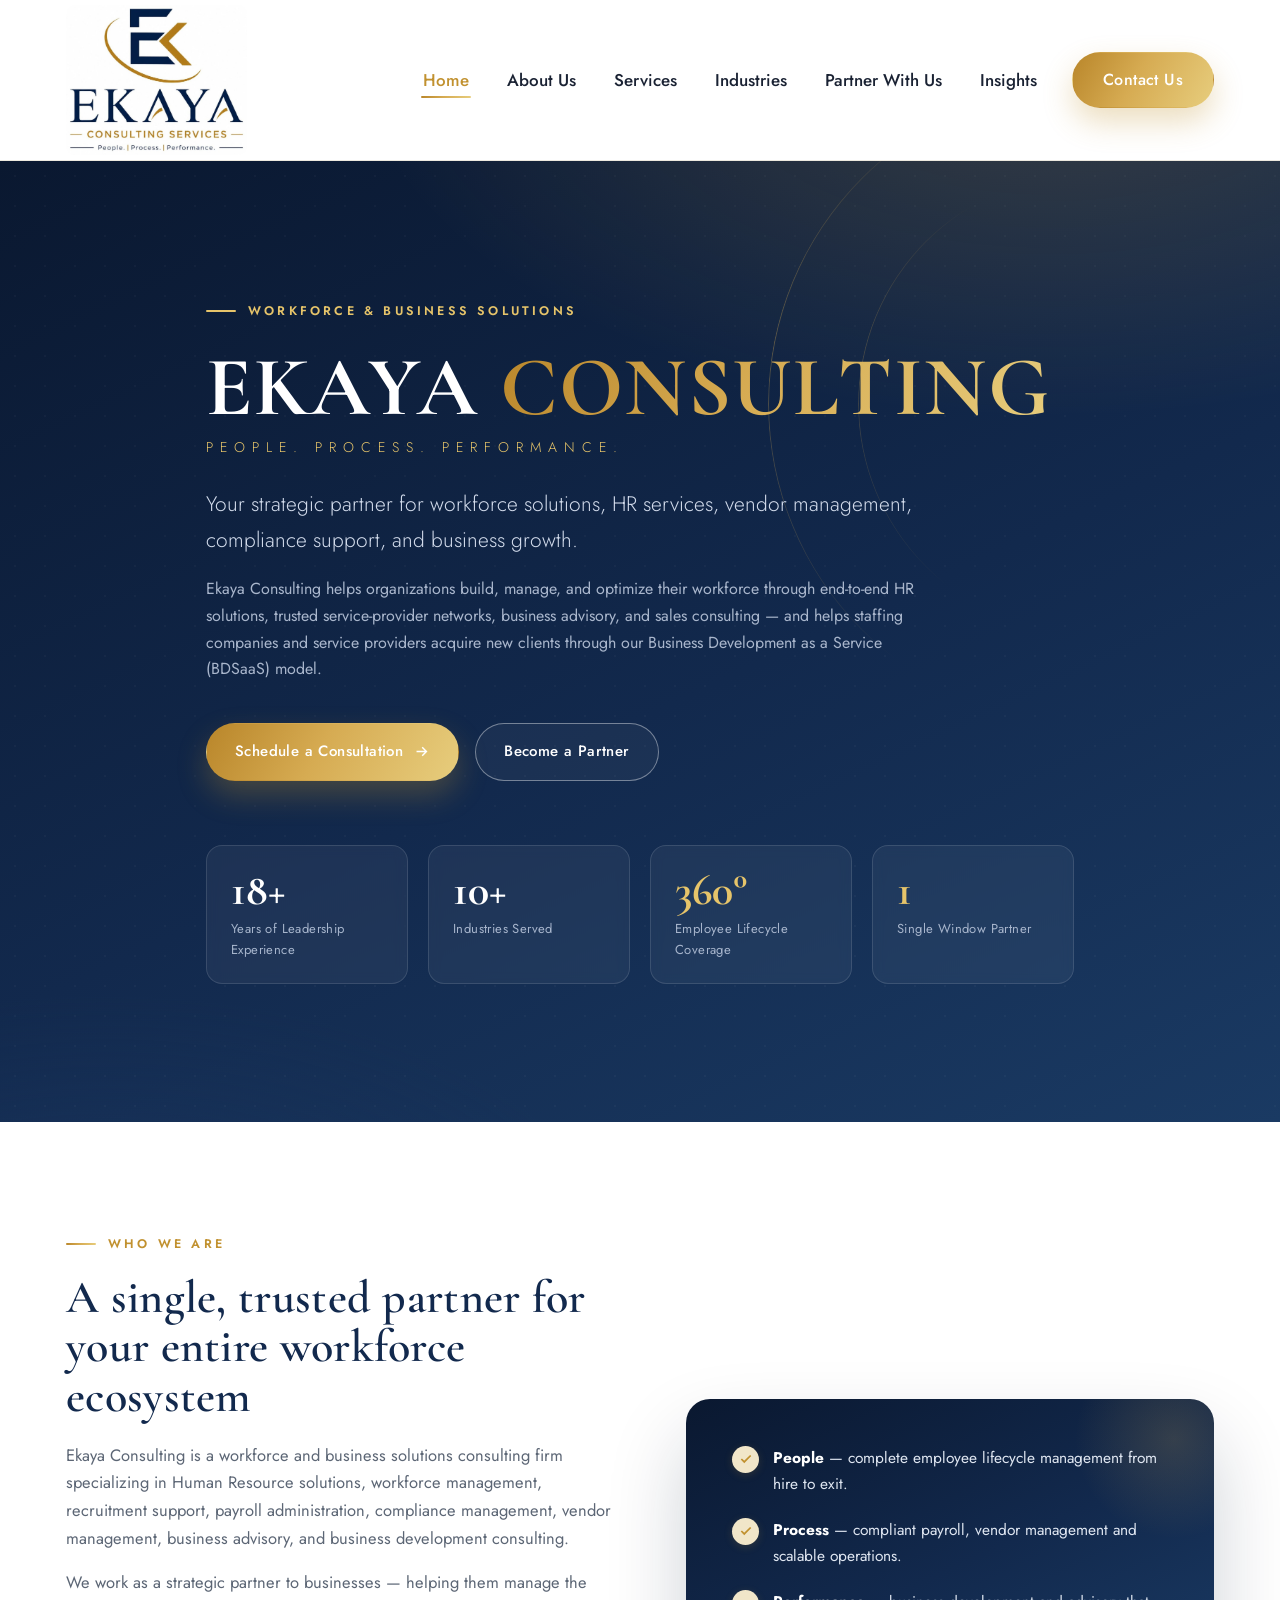
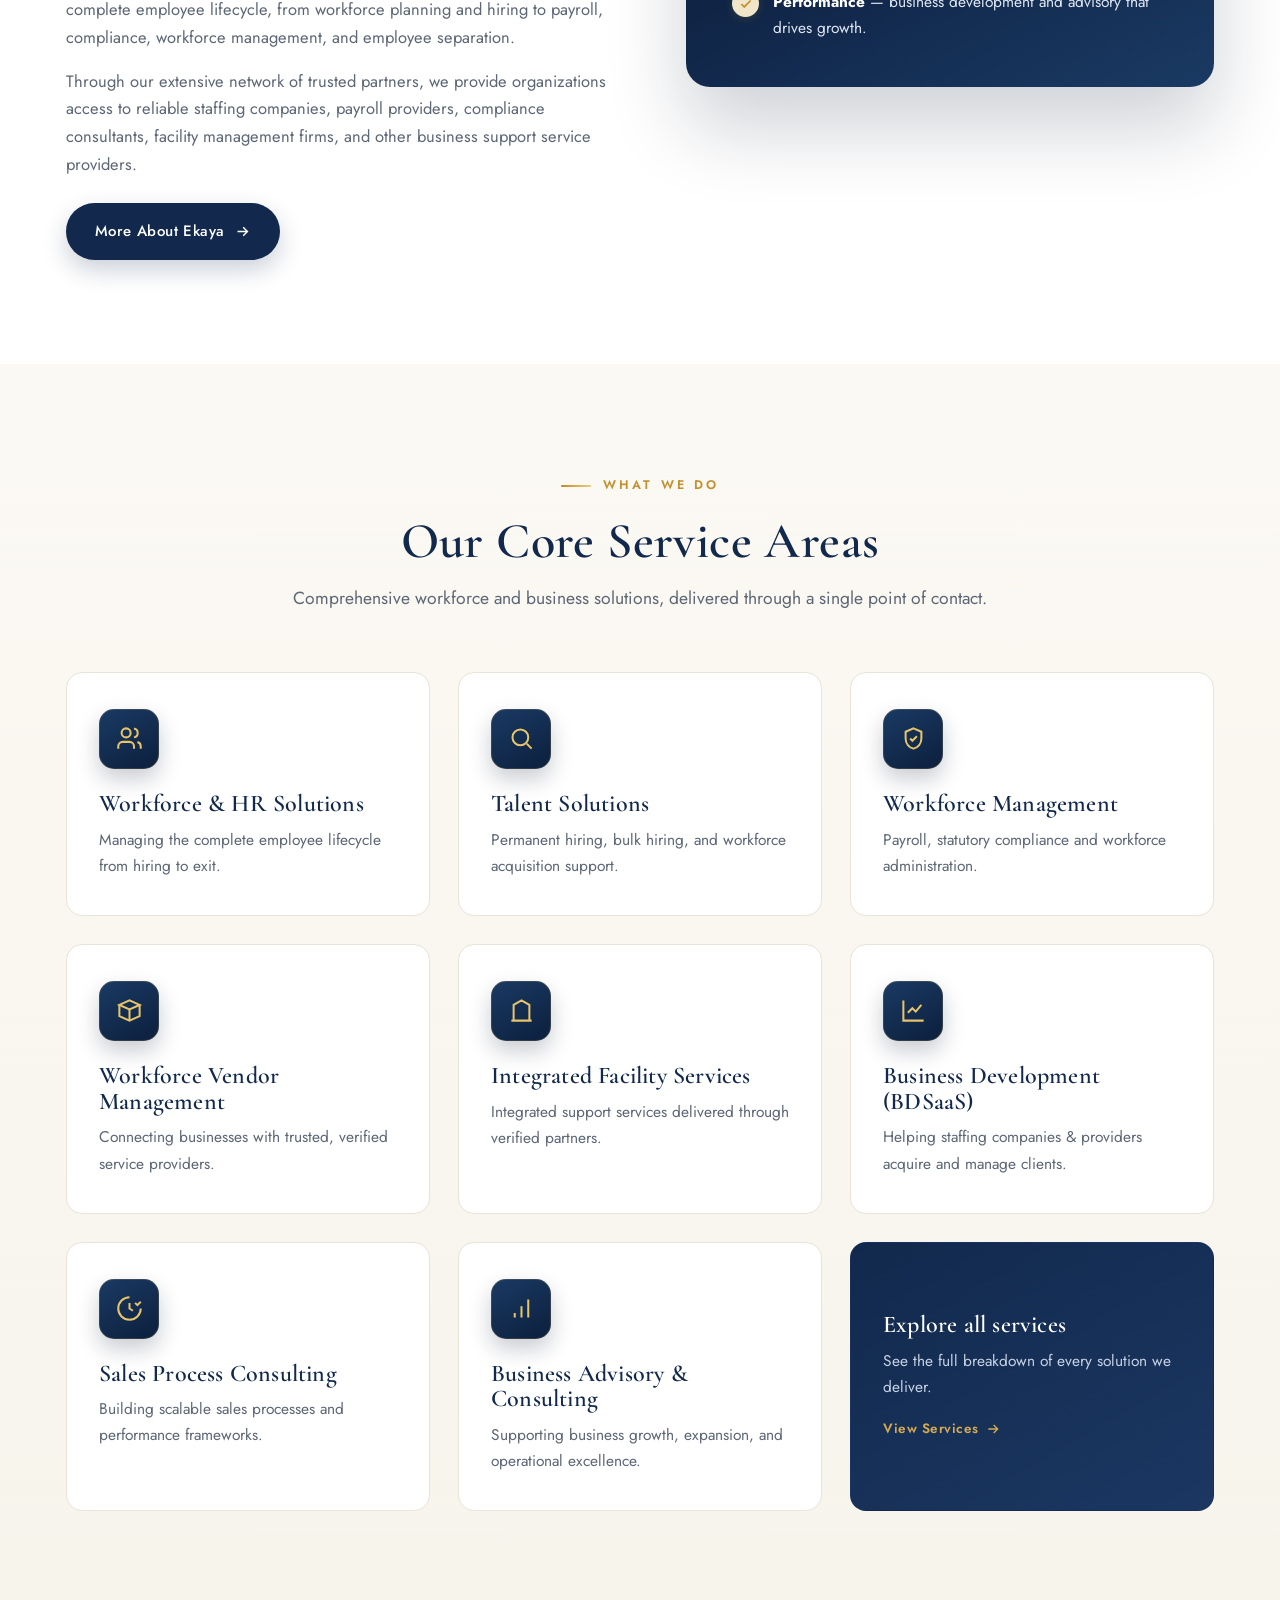
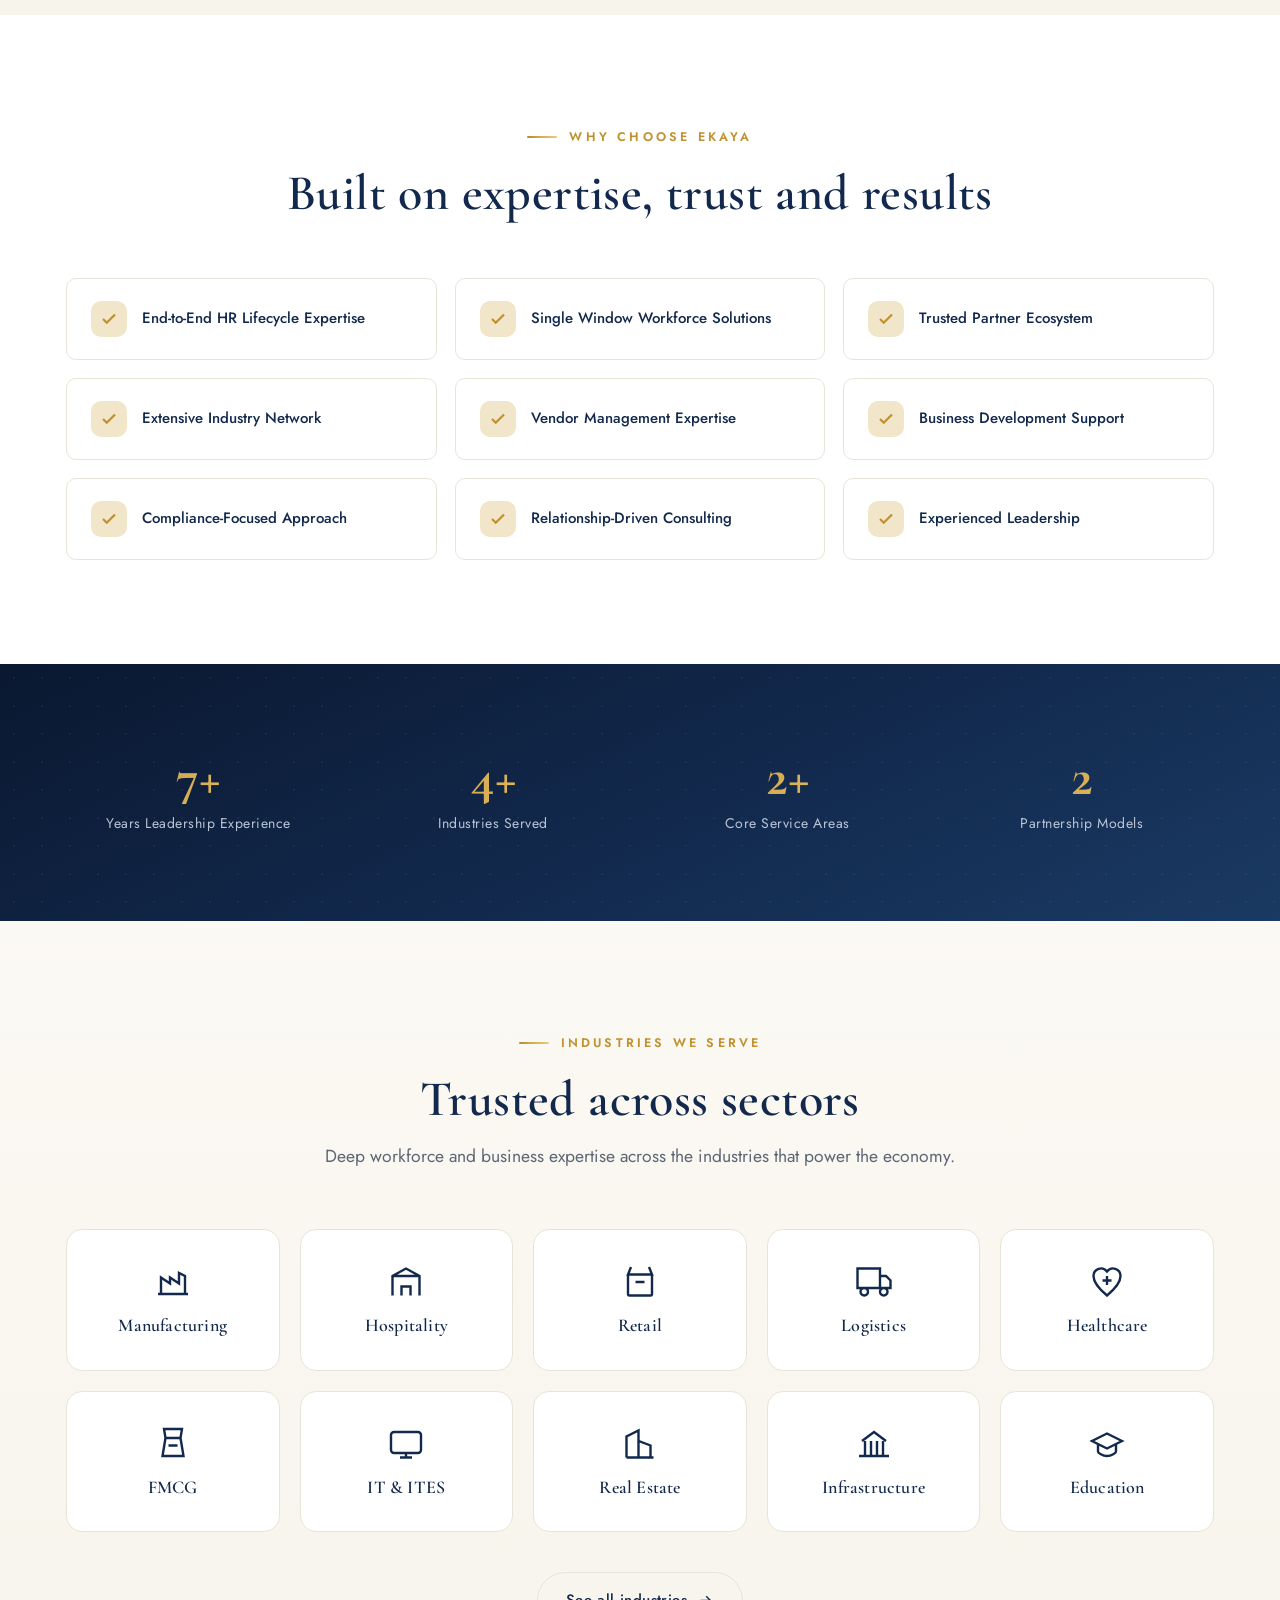
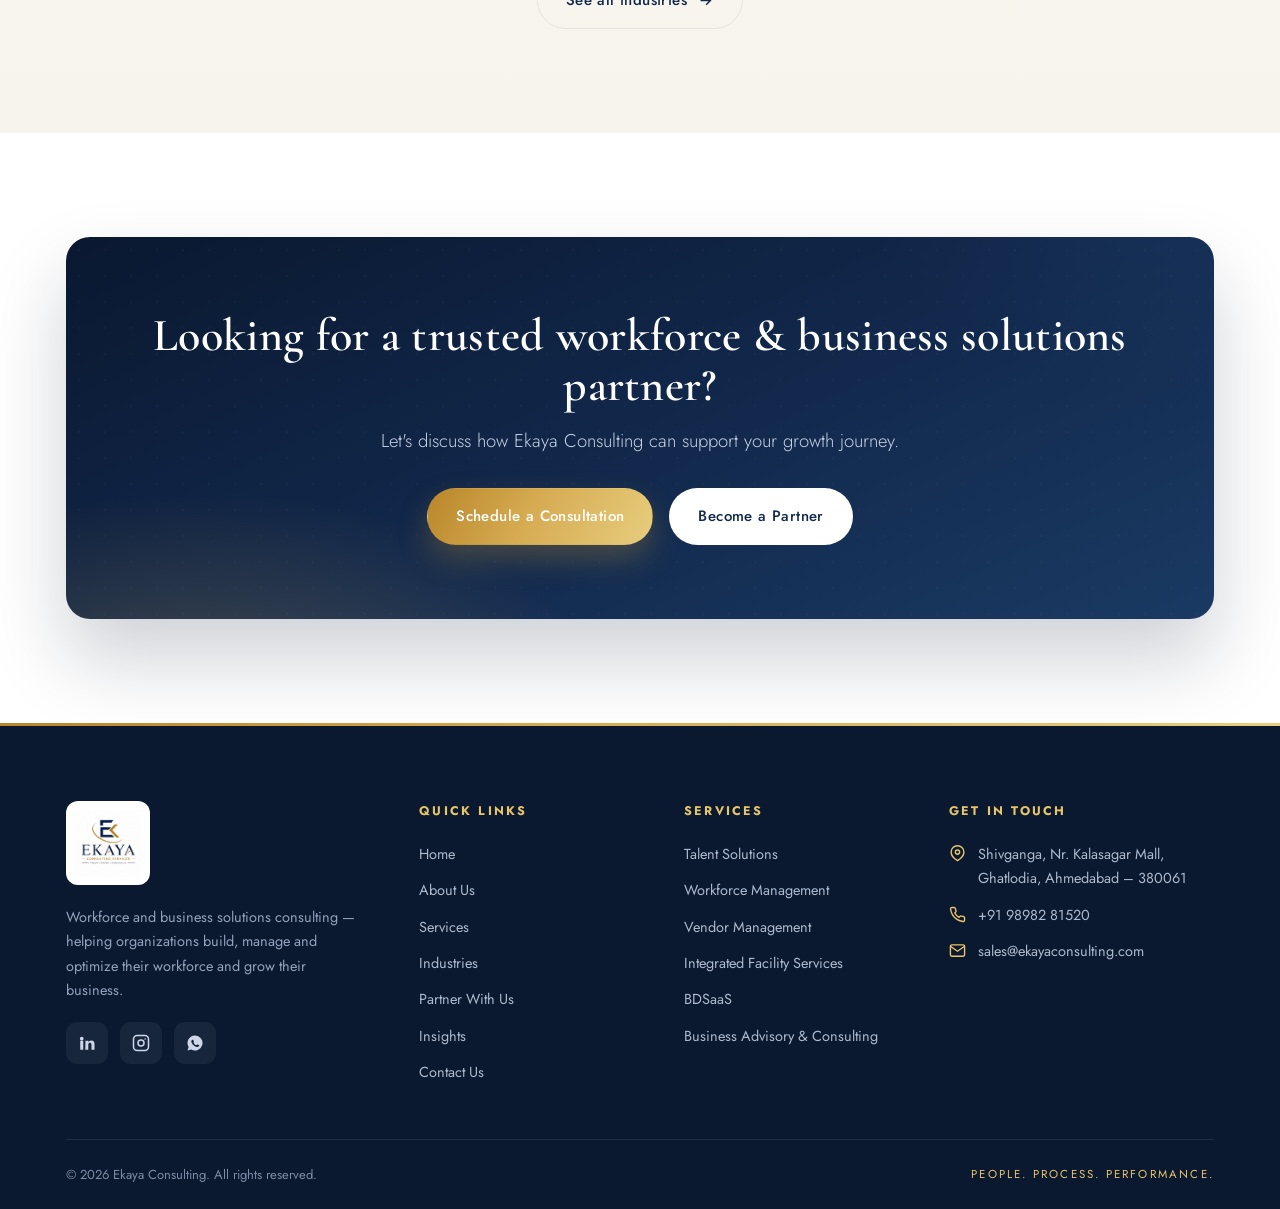
==== commit 4637af7d: "Enlarge header logo: crop whitespace + increase size - Add tightly-cropped header logo (removes ~24%" ====
--- a/index.html
+++ b/index.html
@@ -17,7 +17,7 @@
   <header class="site-header">
     <div class="container nav">
       <a class="brand" href="index.html" aria-label="Ekaya Consulting home">
-        <img src="assets/img/ekaya-logo-tight.jpeg" alt="Ekaya Consulting logo" />
+        <img src="assets/img/ekaya-logo-head.jpeg" alt="Ekaya Consulting logo" />
       </a>
       <button class="nav-toggle" aria-label="Menu" aria-expanded="false"><span></span><span></span><span></span></button>
       <ul class="nav-links">
--- a/css/style.css
+++ b/css/style.css
@@ -147,10 +147,10 @@
   transition: box-shadow .3s, background .3s;
 }
 .site-header.scrolled { box-shadow: 0 6px 24px rgba(18,41,77,.08); background: rgba(255,255,255,.92); }
-.nav { display: flex; align-items: center; justify-content: space-between; height: 84px; }
+.nav { display: flex; align-items: center; justify-content: space-between; height: 160px; }
 .brand { display: flex; align-items: center; gap: 14px; }
-.brand img { height: 58px; width: auto; border-radius: 8px; transition: transform .4s var(--ease-back); }
-.site-header.scrolled .brand img { height: 50px; }
+.brand img { height: 150px; width: auto; border-radius: 8px; transition: transform .4s var(--ease-back); }
+.site-header.scrolled .brand img { height: 128px; }
 .brand:hover img { transform: scale(1.05); }
 .brand-txt { display: flex; flex-direction: column; line-height: 1; }
 .brand-txt strong { font-family: var(--ff-display); font-size: 22px; color: var(--navy); letter-spacing: 1.5px; font-weight: 700; }
@@ -622,7 +622,7 @@
 }
 @media (max-width: 860px) {
   .nav-links {
-    position: fixed; inset: 84px 0 auto 0; flex-direction: column; align-items: stretch;
+    position: fixed; inset: 160px 0 auto 0; flex-direction: column; align-items: stretch;
     background: #fff; padding: 16px 22px 28px; gap: 4px; border-bottom: 1px solid var(--line);
     box-shadow: var(--shadow-md); transform: translateY(-145%); transition: transform .4s var(--ease);
   }
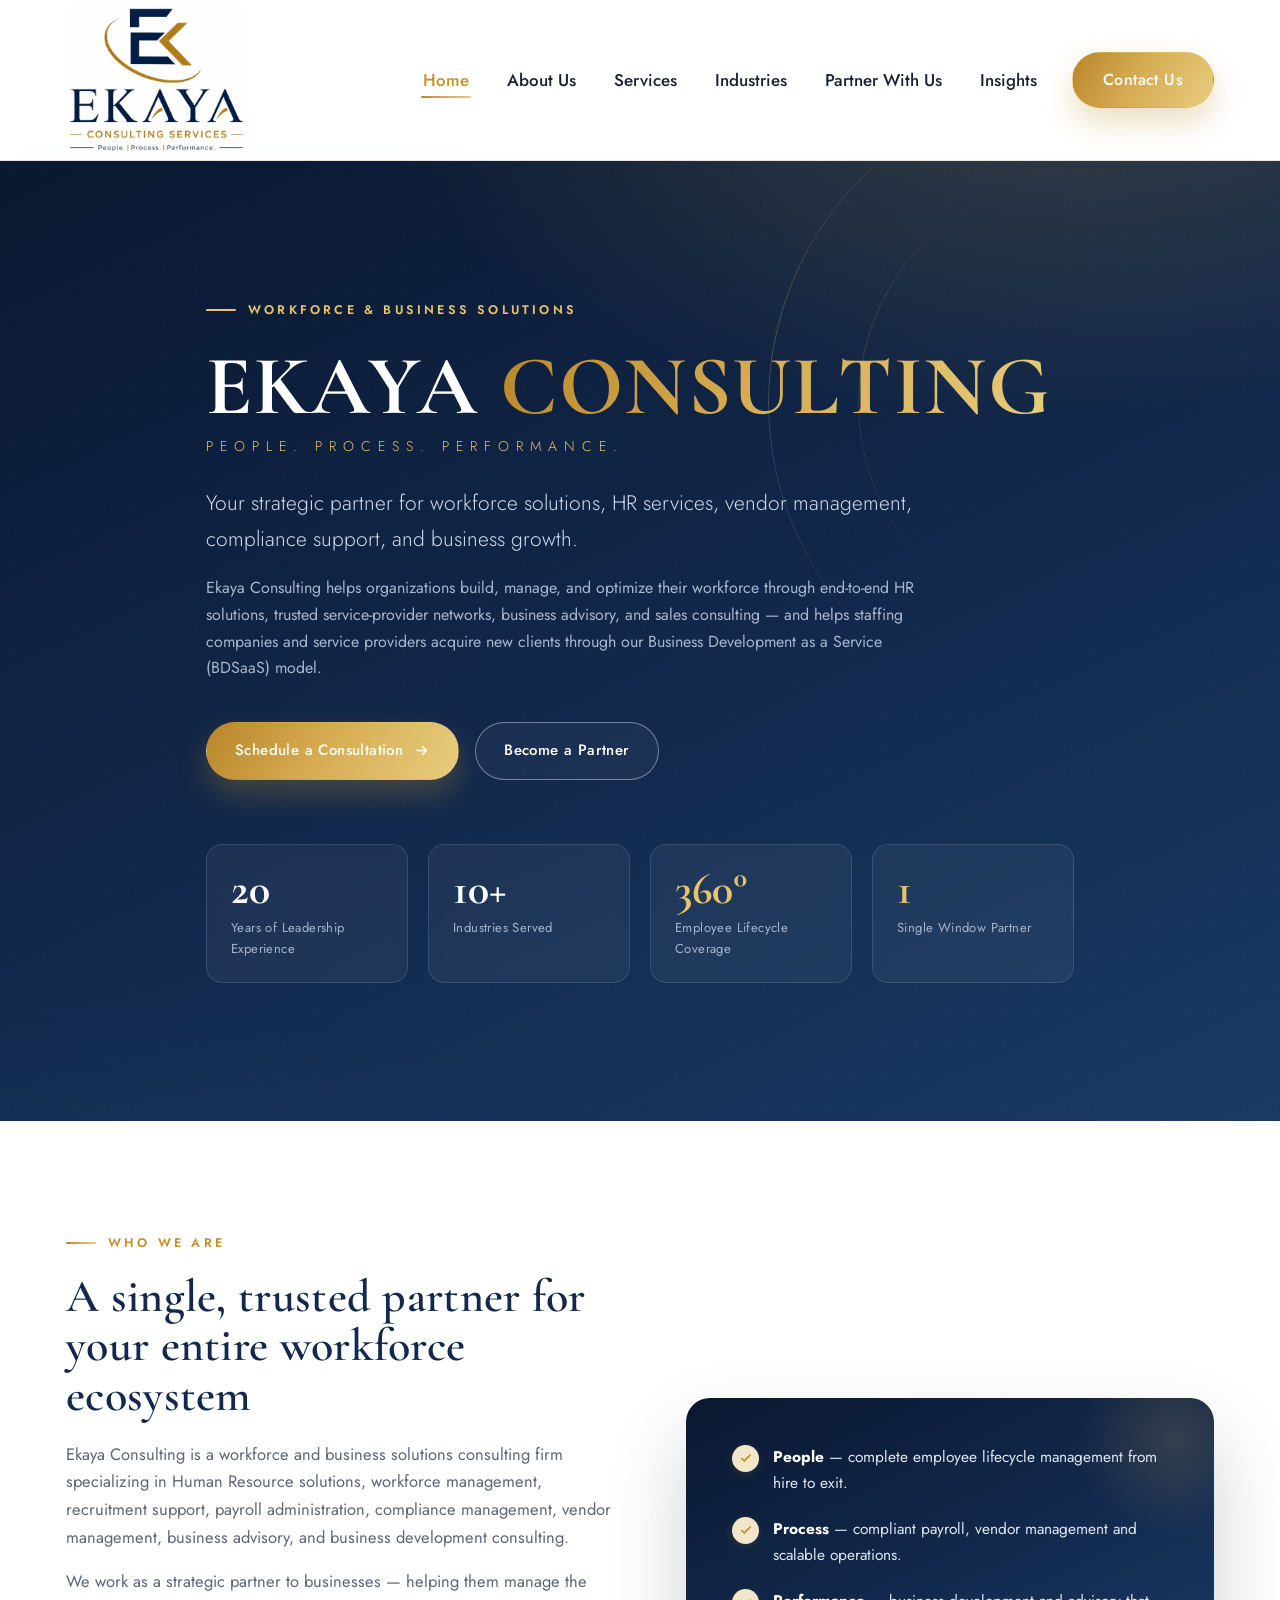
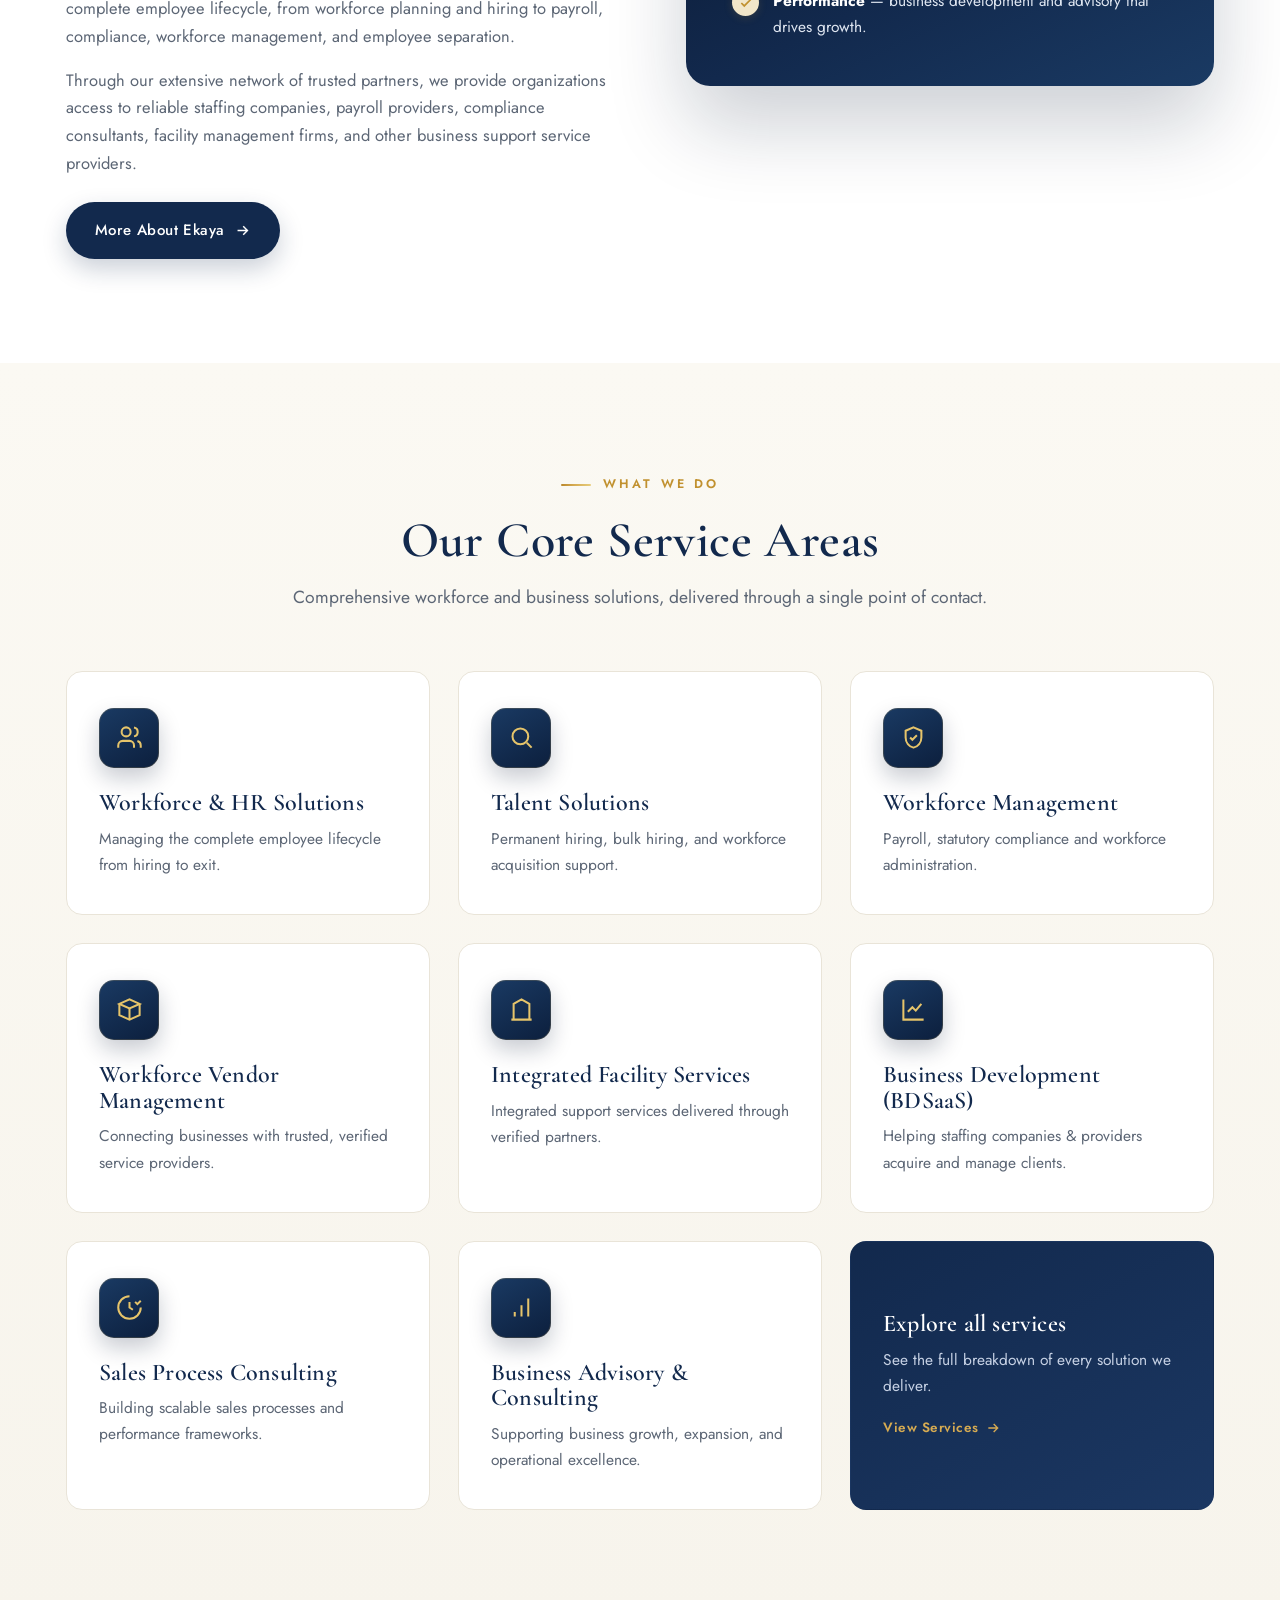
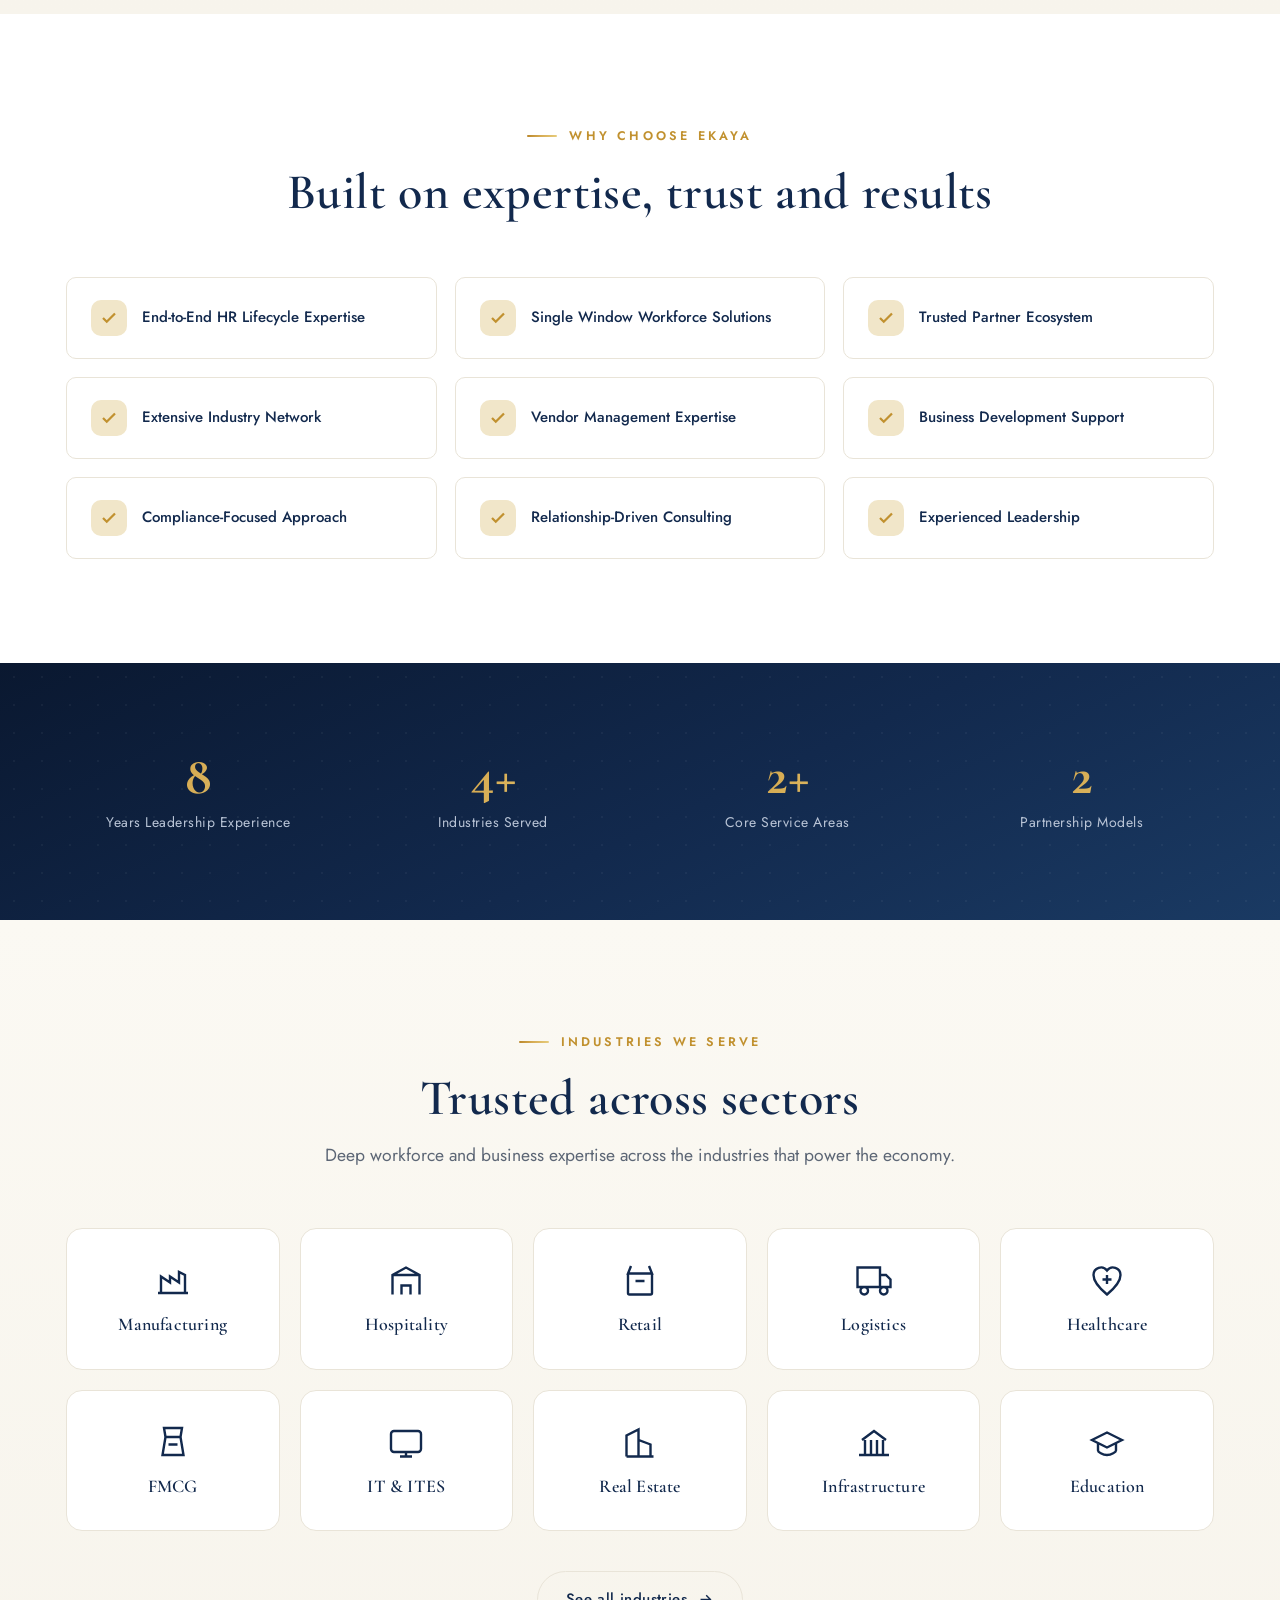
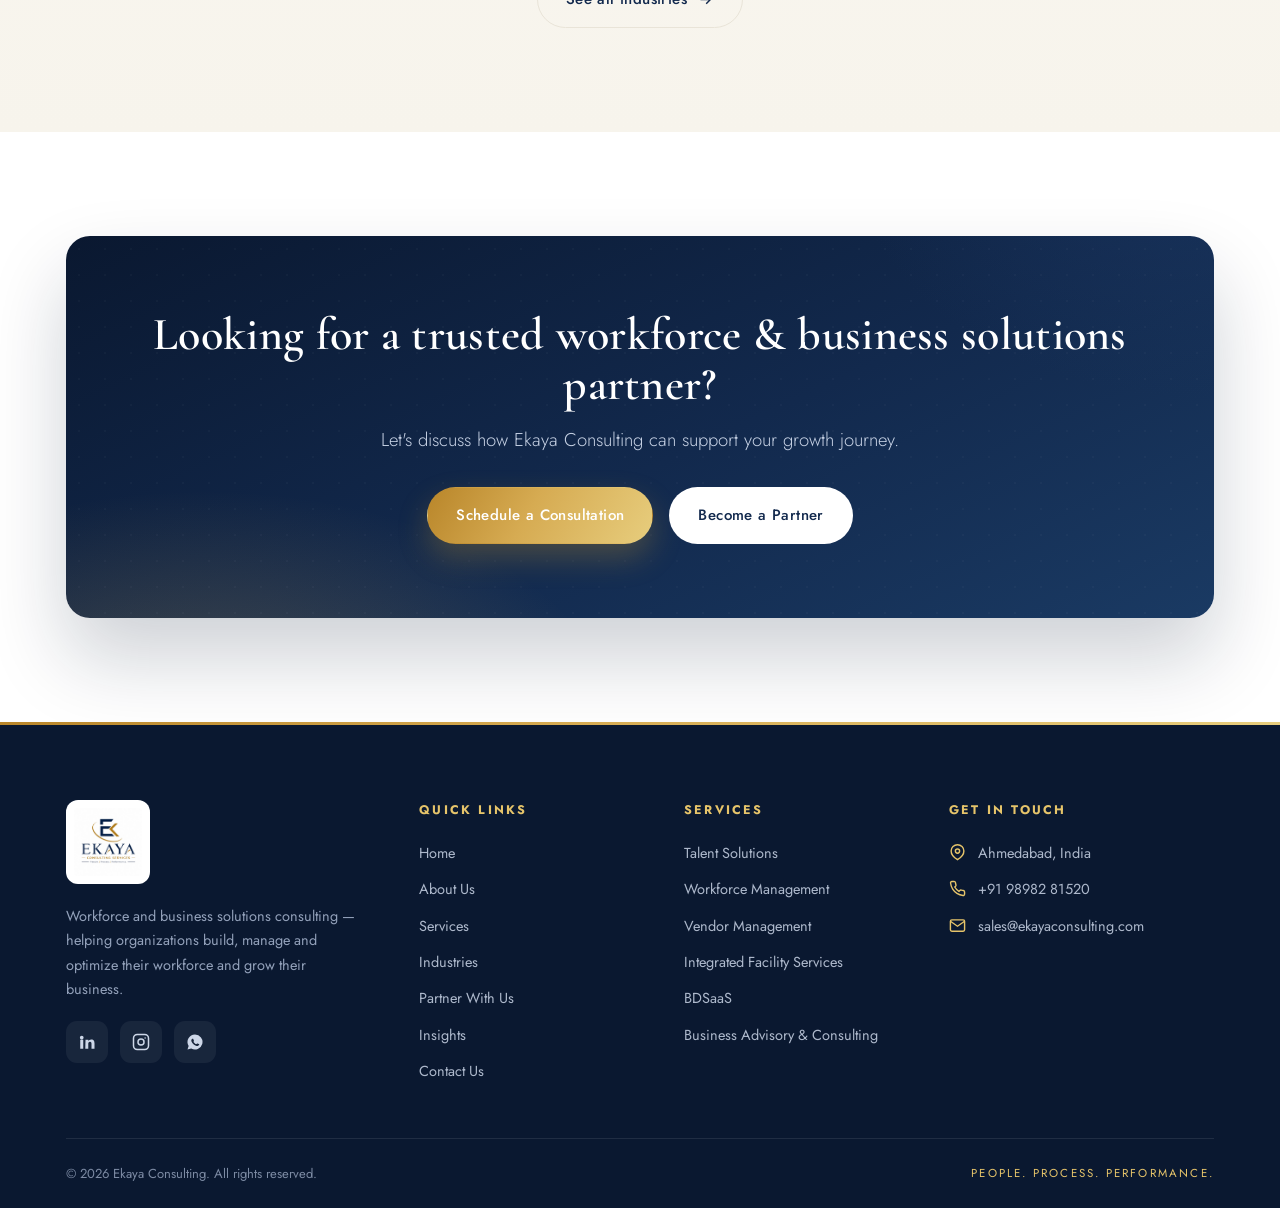
==== commit 5559e639: "Update experience to 20 years; simplify address to Ahmedabad, India - Home stat counters and About c" ====
--- a/index.html
+++ b/index.html
@@ -47,7 +47,7 @@
         <a href="partner.html" class="btn btn--outline-light">Become a Partner</a>
       </div>
       <div class="hero-stats">
-        <div class="stat"><strong data-count="18" data-suffix="+">0</strong><span>Years of Leadership Experience</span></div>
+        <div class="stat"><strong data-count="20" data-suffix="">0</strong><span>Years of Leadership Experience</span></div>
         <div class="stat"><strong data-count="10" data-suffix="+">0</strong><span>Industries Served</span></div>
         <div class="stat"><strong><em>360°</em></strong><span>Employee Lifecycle Coverage</span></div>
         <div class="stat"><strong><em>1</em></strong><span>Single Window Partner</span></div>
@@ -172,7 +172,7 @@
   <section class="section--tight section--navy">
     <div class="container">
       <div class="statband">
-        <div class="s reveal"><strong data-count="18" data-suffix="+">0</strong><span>Years Leadership Experience</span></div>
+        <div class="s reveal"><strong data-count="20" data-suffix="">0</strong><span>Years Leadership Experience</span></div>
         <div class="s reveal d1"><strong data-count="10" data-suffix="+">0</strong><span>Industries Served</span></div>
         <div class="s reveal d2"><strong data-count="7" data-suffix="+">0</strong><span>Core Service Areas</span></div>
         <div class="s reveal d3"><strong data-count="5" data-suffix="">0</strong><span>Partnership Models</span></div>
@@ -260,7 +260,7 @@
         <div class="footer-col">
           <h5>Get in Touch</h5>
           <ul>
-            <li class="row"><svg viewBox="0 0 24 24" fill="none" stroke="currentColor" stroke-width="2"><path d="M21 10c0 7-9 12-9 12s-9-5-9-12a9 9 0 0 1 18 0z"/><circle cx="12" cy="10" r="3"/></svg><span>Shivganga, Nr. Kalasagar Mall, Ghatlodia, Ahmedabad – 380061</span></li>
+            <li class="row"><svg viewBox="0 0 24 24" fill="none" stroke="currentColor" stroke-width="2"><path d="M21 10c0 7-9 12-9 12s-9-5-9-12a9 9 0 0 1 18 0z"/><circle cx="12" cy="10" r="3"/></svg><span>Ahmedabad, India</span></li>
             <li class="row"><svg viewBox="0 0 24 24" fill="none" stroke="currentColor" stroke-width="2"><path d="M22 16.9v3a2 2 0 0 1-2.2 2 19.8 19.8 0 0 1-8.6-3 19.5 19.5 0 0 1-6-6 19.8 19.8 0 0 1-3-8.6A2 2 0 0 1 4.1 2h3a2 2 0 0 1 2 1.7c.1 1 .4 2 .7 2.9a2 2 0 0 1-.5 2.1L8.1 9.9a16 16 0 0 0 6 6l1.2-1.2a2 2 0 0 1 2.1-.5c.9.3 1.9.6 2.9.7a2 2 0 0 1 1.7 2z"/></svg><a href="tel:+919898281520">+91 98982 81520</a></li>
             <li class="row"><svg viewBox="0 0 24 24" fill="none" stroke="currentColor" stroke-width="2"><rect x="2" y="4" width="20" height="16" rx="2"/><path d="M2 6l10 7 10-7"/></svg><a href="mailto:sales@ekayaconsulting.com">sales@ekayaconsulting.com</a></li>
           </ul>
--- a/css/style.css
+++ b/css/style.css
@@ -53,6 +53,7 @@
   -webkit-font-smoothing: antialiased;
   text-rendering: optimizeLegibility;
   overflow-x: hidden;
+  padding-top: 160px; /* reserve space for the fixed header (tall state) */
 }
 
 img { max-width: 100%; display: block; }
@@ -139,7 +140,7 @@
    HEADER
    ============================================================ */
 .site-header {
-  position: sticky; top: 0; z-index: 100;
+  position: fixed; top: 0; left: 0; right: 0; z-index: 100;
   background: rgba(255,255,255,.82);
   backdrop-filter: saturate(150%) blur(16px);
   -webkit-backdrop-filter: saturate(150%) blur(16px);
@@ -147,10 +148,11 @@
   transition: box-shadow .3s, background .3s;
 }
 .site-header.scrolled { box-shadow: 0 6px 24px rgba(18,41,77,.08); background: rgba(255,255,255,.92); }
-.nav { display: flex; align-items: center; justify-content: space-between; height: 160px; }
+.nav { display: flex; align-items: center; justify-content: space-between; height: 160px; transition: height .35s var(--ease); }
 .brand { display: flex; align-items: center; gap: 14px; }
-.brand img { height: 150px; width: auto; border-radius: 8px; transition: transform .4s var(--ease-back); }
-.site-header.scrolled .brand img { height: 128px; }
+.brand img { height: 150px; width: auto; border-radius: 8px; transition: height .35s var(--ease), transform .4s var(--ease-back); }
+.site-header.scrolled .nav { height: 74px; }
+.site-header.scrolled .brand img { height: 60px; }
 .brand:hover img { transform: scale(1.05); }
 .brand-txt { display: flex; flex-direction: column; line-height: 1; }
 .brand-txt strong { font-family: var(--ff-display); font-size: 22px; color: var(--navy); letter-spacing: 1.5px; font-weight: 700; }
@@ -549,6 +551,11 @@
   background: #eef7ee; border: 1px solid #cfe6cf; color: #24632c; font-size: 14.5px;
 }
 .form-success.show { display: block; animation: pop .4s var(--ease-back); }
+.form-error {
+  display: none; margin-top: 18px; padding: 15px 18px; border-radius: 11px;
+  background: #fdecec; border: 1px solid #f3c7c7; color: #9b2c2c; font-size: 14.5px;
+}
+.form-error.show { display: block; animation: pop .4s var(--ease-back); }
 @keyframes pop { from { transform: scale(.96); opacity: 0; } to { transform: scale(1); opacity: 1; } }
 
 /* Contact info cards */
@@ -627,6 +634,7 @@
     box-shadow: var(--shadow-md); transform: translateY(-145%); transition: transform .4s var(--ease);
   }
   .nav-links.open { transform: translateY(0); }
+  .site-header.scrolled .nav-links { top: 74px; }
   .nav-links > li > a:not(.btn) { padding: 14px 12px; border-radius: 10px; }
   .nav-links > li > a:not(.btn)::after { display: none; }
   .nav-links > li > a:not(.btn):hover { background: var(--cream); }
